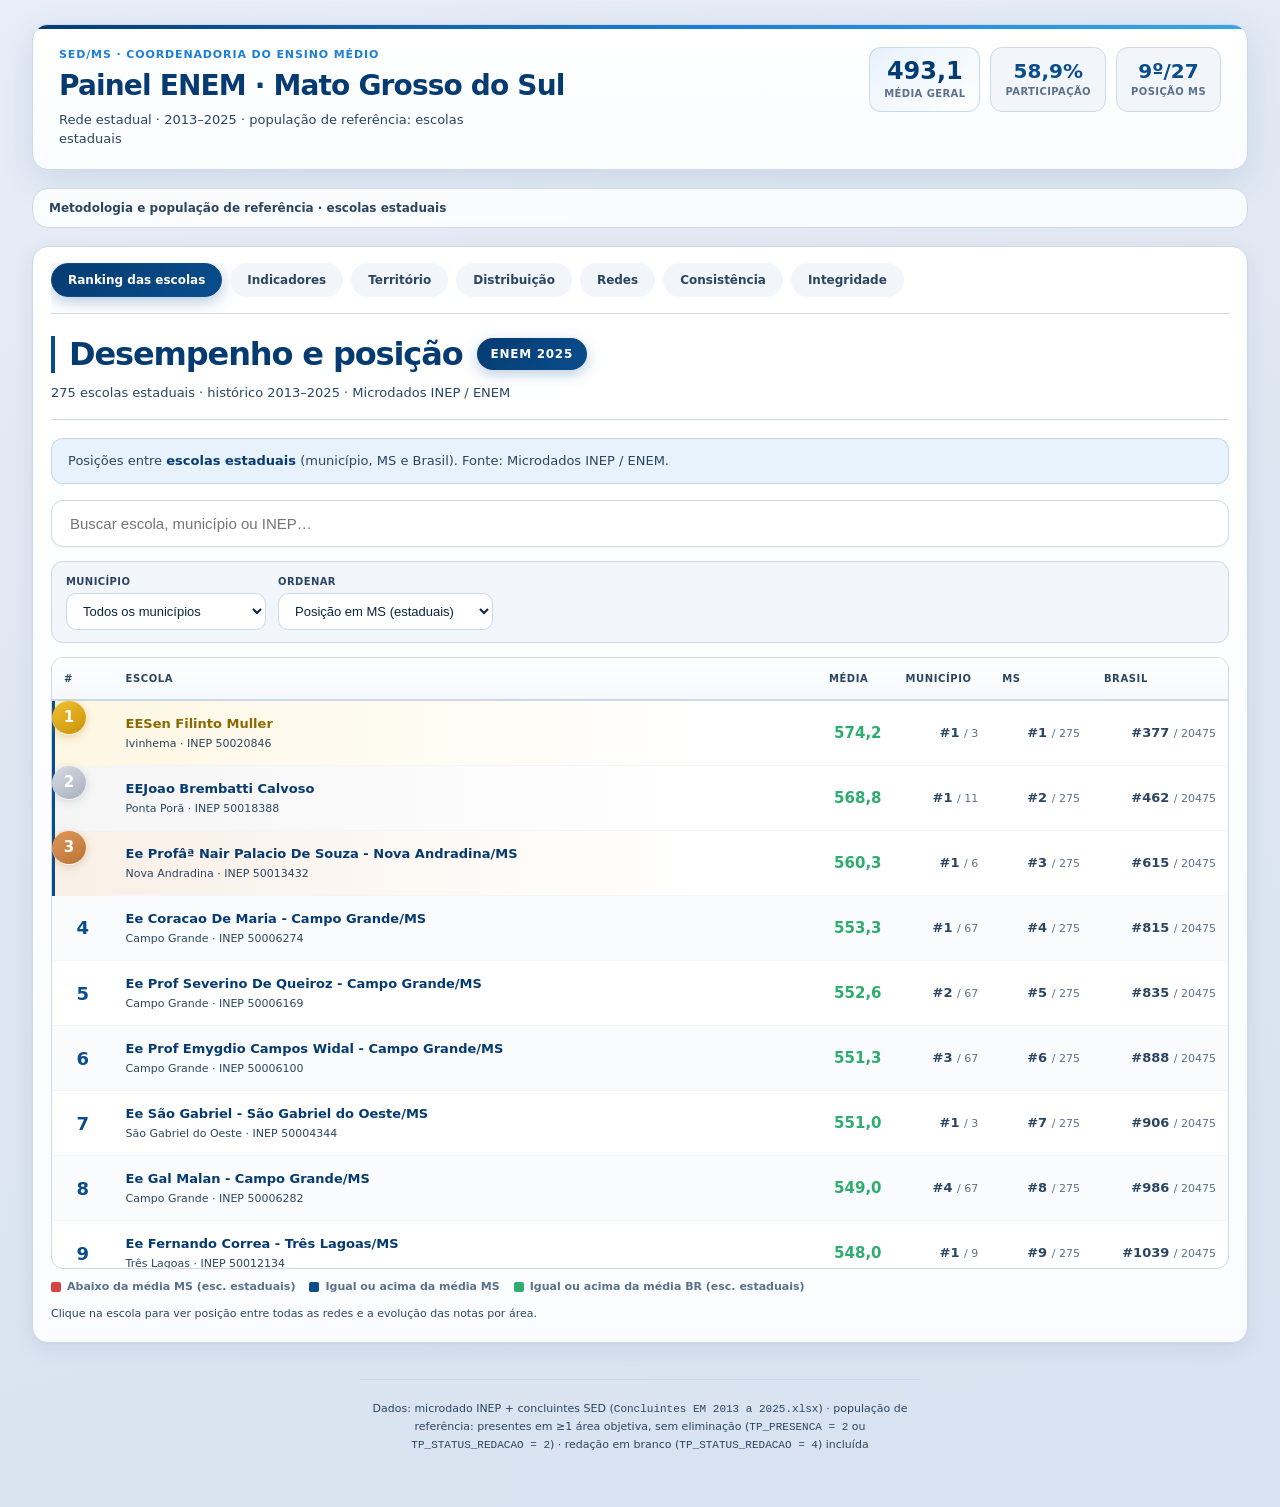
==== docs/index.html @ 1dd1b26b "Fase 1 visual: hero por aba, coh sob demanda, skeletons e top 3 - Padroniza cabeçalho tab-hero em to" ====
<!doctype html>
<html lang="pt-BR">
<head>
<meta charset="utf-8" />
<meta name="viewport" content="width=device-width, initial-scale=1" />
<!-- Google Analytics 4: preencha com G-XXXXXXXXXX (ou defina GA4_MEASUREMENT_ID em js/config.js) -->
<meta name="enem-ga4-id" content="G-2ZJDR0L0TR" />
<script>
(function () {
  var host = location.hostname;
  if (host === 'localhost' || host === '127.0.0.1') return;
  var id = (document.querySelector('meta[name="enem-ga4-id"]') || {}).content;
  id = id && id.trim();
  if (!id || !/^G-[A-Z0-9]+$/i.test(id)) return;
  var s = document.createElement('script');
  s.async = true;
  s.src = 'https://www.googletagmanager.com/gtag/js?id=' + encodeURIComponent(id);
  document.head.appendChild(s);
  window.dataLayer = window.dataLayer || [];
  function gtag(){dataLayer.push(arguments);}
  window.gtag = gtag;
  gtag('js', new Date());
  gtag('config', id);
})();
</script>
<title>Painel ENEM MS — 2019-2025</title>
<link rel="icon" href="data:image/svg+xml,%3Csvg xmlns='http://www.w3.org/2000/svg' viewBox='0 0 32 32'%3E%3Crect width='32' height='32' rx='6' fill='%230A4D8C'/%3E%3Ctext x='16' y='22' text-anchor='middle' font-size='14' font-family='Segoe UI,sans-serif' fill='white'%3EMS%3C/text%3E%3C/svg%3E" />
<link rel="stylesheet" href="style.css?v=38">
</head>
<body class="dash-loading">
<div class="wrap">

  <header class="page-header">
    <div class="page-header-accent" aria-hidden="true"></div>
    <div class="page-header-top">
      <div class="page-header-brand">
        <p class="page-eyebrow">SED/MS · Coordenadoria do Ensino Médio</p>
        <h1>Painel ENEM · Mato Grosso do Sul</h1>
        <p class="page-sub">Rede estadual · <span data-dyn="range">2019–2025</span> · população de referência: escolas estaduais</p>
      </div>
      <div class="page-header-badges" aria-label="Recorte do painel">
        <span class="hdr-badge hdr-badge-primary"><strong id="hdrMedBadge" class="skeleton skeleton-val">—</strong><small>Média geral</small></span>
        <span class="hdr-badge"><strong id="hdrPartBadge" class="skeleton skeleton-val">—</strong><small>Participação</small></span>
        <span class="hdr-badge"><strong id="hdrRankBadge" class="skeleton skeleton-val">—</strong><small>Posição MS</small></span>
      </div>
    </div>
  </header>

  <details class="ref-note">
    <summary>Metodologia e população de referência · escolas estaduais</summary>
    <div class="ref-body">
      <p><strong>Escopo padrão:</strong> salvo indicação em contrário, todos os indicadores, médias, rankings e comparativos referem-se a <strong>estudantes de escolas estaduais</strong> de Mato Grosso do Sul (<code>TP_DEPENDENCIA_ADM = 2</code>). Comparações com o Brasil usam a média entre estudantes de escolas estaduais de todo o país.</p>
      <p><strong>População de referência:</strong> concluintes do recorte que concluíram a prova em ao menos uma área objetiva (CN, CH, LC ou MT), ou seja, <code>TP_PRESENCA = 1</code> na área, excluindo eliminados por fraude/fuga (<code>TP_PRESENCA = 2</code>) ou na redação (<code>TP_STATUS_REDACAO = 2</code>). A nota de cada área entra na média apenas quando o participante concluiu aquela prova; a média geral é a média das notas disponíveis.</p>
      <p><strong>Recorte de concluintes:</strong> 2019–2023 = autodeclaração de conclusão do EM (<code>TP_ST_CONCLUSAO = 2</code>); 2024–2025 = vínculo com escola no microdado INEP (<code>CO_ESCOLA</code> preenchido).</p>
      <p><strong>Participação</strong> = participantes na população de referência ÷ concluintes matriculados (Censo SED/MS). Mesma definição em MS, demais UFs e Brasil (rede estadual).</p>
      <p><strong>Exceção — comparação entre redes:</strong> as seções Redes, funil por rede e integridade entre redes incluem também escolas municipais, federais e privadas de MS, apenas para comparar redes entre si.</p>
    </div>
  </details>

  <div class="dash-tabs" id="dashTabs">
    <div class="dash-tablist" role="tablist" aria-label="Seções do painel">
      <button type="button" class="dash-tab is-active" role="tab" id="tabbtn-ranking" aria-selected="true" aria-controls="tab-ranking" data-tab="tab-ranking">Ranking das escolas</button>
      <button type="button" class="dash-tab" role="tab" id="tabbtn-panorama" aria-selected="false" aria-controls="tab-panorama" data-tab="tab-panorama">Indicadores</button>
      <button type="button" class="dash-tab" role="tab" id="tabbtn-territorio" aria-selected="false" aria-controls="tab-territorio" data-tab="tab-territorio">Território</button>
      <button type="button" class="dash-tab" role="tab" id="tabbtn-distribuicao" aria-selected="false" aria-controls="tab-distribuicao" data-tab="tab-distribuicao">Distribuição</button>
      <button type="button" class="dash-tab" role="tab" id="tabbtn-redes" aria-selected="false" aria-controls="tab-redes" data-tab="tab-redes">Redes</button>
      <button type="button" class="dash-tab" role="tab" id="tabbtn-consistencia" aria-selected="false" aria-controls="tab-consistencia" data-tab="tab-consistencia">Consistência</button>
      <button type="button" class="dash-tab" role="tab" id="tabbtn-integridade" aria-selected="false" aria-controls="tab-integridade" data-tab="tab-integridade">Integridade</button>
    </div>

    <div class="dash-tabpanel is-active" id="tab-ranking" role="tabpanel" aria-labelledby="tabbtn-ranking">
      <div id="rankEscSection" class="tab-panel-inner">
      <div class="rank-panel-head tab-hero">
        <div class="rank-panel-head-row tab-hero-row">
          <h2>Desempenho e posição</h2>
          <span class="rank-enem-badge tab-hero-badge" id="rankEscYearBadge">ENEM 2025</span>
        </div>
        <p id="rankEscMeta"><span class="skeleton skeleton-text">Carregando ranking…</span></p>
      </div>
      <p class="rank-scope-note">Posições entre <strong>escolas estaduais</strong> (município, MS e Brasil). Fonte: microdados INEP / ENEM.</p>
      <div id="rankEscListView" class="rank-list-view">
        <div class="rank-search-wrap">
          <input type="search" class="rank-search" id="rankEscSearch" placeholder="Buscar escola, município ou INEP…" aria-label="Buscar escola" />
        </div>
        <div class="rank-toolbar" role="group" aria-label="Filtros do ranking">
          <label>Município
            <select id="rankEscMunicipio" aria-label="Filtrar município"><option value="">Todos</option></select>
          </label>
          <label>Ordenar
            <select id="rankEscSort" aria-label="Ordenar ranking">
              <option value="ms_uf">Posição em MS (estaduais)</option>
              <option value="media">Média geral</option>
              <option value="br_est">Posição no Brasil (estaduais)</option>
              <option value="mun">Nome (A–Z)</option>
            </select>
          </label>
        </div>
        <div class="rank-table-wrap">
          <table class="rank-table" aria-describedby="rankEscMeta">
            <thead>
              <tr>
                <th>#</th>
                <th>Escola</th>
                <th>Média</th>
                <th>Município</th>
                <th>MS</th>
                <th>Brasil</th>
              </tr>
            </thead>
            <tbody id="rankEscBody">
              <tr class="skeleton-row" aria-hidden="true"><td><span class="sk w25"></span></td><td><span class="sk w60"></span></td><td><span class="sk w25"></span></td><td><span class="sk w40"></span></td><td><span class="sk w25"></span></td><td><span class="sk w25"></span></td></tr>
              <tr class="skeleton-row" aria-hidden="true"><td><span class="sk w25"></span></td><td><span class="sk w60"></span></td><td><span class="sk w25"></span></td><td><span class="sk w40"></span></td><td><span class="sk w25"></span></td><td><span class="sk w25"></span></td></tr>
              <tr class="skeleton-row" aria-hidden="true"><td><span class="sk w25"></span></td><td><span class="sk w60"></span></td><td><span class="sk w25"></span></td><td><span class="sk w40"></span></td><td><span class="sk w25"></span></td><td><span class="sk w25"></span></td></tr>
              <tr class="skeleton-row" aria-hidden="true"><td><span class="sk w25"></span></td><td><span class="sk w60"></span></td><td><span class="sk w25"></span></td><td><span class="sk w40"></span></td><td><span class="sk w25"></span></td><td><span class="sk w25"></span></td></tr>
              <tr class="skeleton-row" aria-hidden="true"><td><span class="sk w25"></span></td><td><span class="sk w60"></span></td><td><span class="sk w25"></span></td><td><span class="sk w40"></span></td><td><span class="sk w25"></span></td><td><span class="sk w25"></span></td></tr>
              <tr class="skeleton-row" aria-hidden="true"><td><span class="sk w25"></span></td><td><span class="sk w60"></span></td><td><span class="sk w25"></span></td><td><span class="sk w40"></span></td><td><span class="sk w25"></span></td><td><span class="sk w25"></span></td></tr>
            </tbody>
          </table>
        </div>
        <div class="attbl-legend rank-score-legend" aria-label="Legenda das cores da média">
          <span class="attbl-leg-item bad">Abaixo da média MS (esc. estaduais)</span>
          <span class="attbl-leg-item ms-ok">Igual ou acima da média MS</span>
          <span class="attbl-leg-item br-ok">Igual ou acima da média BR (esc. estaduais)</span>
        </div>
        <p class="rank-hint">Clique na escola para ver posição entre todas as redes e a evolução das notas por área.</p>
      </div>
      <div id="rankEscDetailView" class="rank-detail-view" aria-live="polite">
        <div class="rank-hist-head">
          <div>
            <h4 id="rankEscHistTitle">Escola selecionada</h4>
            <p class="rank-hist-sub" id="rankEscHistSub"></p>
          </div>
          <button type="button" id="rankEscHistClose" class="modalclose">Voltar à lista</button>
        </div>
        <p class="rank-detail-media">Média geral · ENEM 2025: <strong id="rankEscDetailMedia">—</strong></p>
        <div id="rankEscPosicoes" class="rank-pos-grid"></div>
        <div id="rankEscAreaKpis" class="rank-area-kpis kpis kpis-areas" aria-label="Notas por área em 2025"></div>
        <div id="rankEscHistPlot" class="rank-hist-plot plot-unified-hover"></div>
      </div>
      <div class="rank-empty">Dados de ranking não carregados. Regere os arquivos em <code>docs/data/</code>.</div>
      </div>
    </div>

    <div class="dash-tabpanel" id="tab-panorama" role="tabpanel" aria-labelledby="tabbtn-panorama" hidden>
      <div class="tab-panel-inner">
  <div class="tab-hero">
    <div class="tab-hero-row">
      <h2>Indicadores da rede estadual</h2>
      <span class="tab-hero-badge tab-hero-badge--muted">Panorama · <span data-dyn="lastYear">2025</span></span>
    </div>
    <p class="tab-hero-sub">Médias, participação, posição nacional e evolução <span data-dyn="range">2019–2025</span> · escolas estaduais de MS</p>
  </div>
  <section class="kpi-hero" aria-label="Indicadores principais">
    <div class="kpi-hero-main">
      <div class="kpi kpi-primary">
        <p class="lbl">Média geral · estadual <span class="help">i<span class="tip"><b>O que é:</b> média das notas disponíveis (CN, CH, LC, MT, Redação) dos participantes na população de referência. <b>Como ler:</b> o número mostra <span data-dyn="lastYear">2025</span>; a mini-linha acompanha a trajetória <span data-dyn="range">2019–2025</span>. Subir é melhor.</span></span></p>
        <div class="rowv"><div class="val skeleton skeleton-val lg" id="kpiMedVal">—</div><div id="s_media" class="spark spark-lg skeleton skeleton-spark lg"></div></div>
        <div class="vsub" id="kpiMedSub"><span class="skeleton skeleton-text sm">—</span></div>
      </div>
      <div class="kpi kpi-primary kpi-accent-green">
        <p class="lbl">Participação <span class="help">i<span class="tip"><b>O que é:</b> participantes na população de referência ÷ <b>concluintes</b> do EM (matrícula SED). Inclui quem concluiu ao menos uma área objetiva, sem eliminação.</span></span></p>
        <div class="rowv"><div class="val skeleton skeleton-val lg" id="kpiPartVal">—</div><div id="s_part" class="spark spark-lg skeleton skeleton-spark lg"></div></div>
        <div class="vsub" id="kpiPartSub"><span class="skeleton skeleton-text sm">—</span></div>
      </div>
    </div>
    <div class="kpi-hero-side">
      <div class="kpi">
        <p class="lbl">Posição nacional <span class="help">i<span class="tip"><b>O que é:</b> posição de MS entre as 27 redes estaduais, pela média geral. <b>Como ler:</b> 1º = melhor; a linha cai quando MS perde posições.</span></span></p>
        <div class="rowv"><div class="val val-sm skeleton skeleton-val" id="kpiRankVal">—</div><div id="s_rank" class="spark skeleton skeleton-spark"></div></div>
        <div class="vsub" id="kpiRankSub"><span class="skeleton skeleton-text sm">—</span></div>
      </div>
      <div class="kpi" id="kpiGapCard">
        <p class="lbl">Defasagem vs Brasil (esc. estaduais) <span class="help">i<span class="tip"><b>O que é:</b> média de MS menos média do Brasil entre <b>estudantes de escolas estaduais</b> (mesma população de referência). <b>Como ler:</b> negativo = abaixo do Brasil; aproximar-se de zero é melhor.</span></span></p>
        <div class="rowv"><div class="val val-sm skeleton skeleton-val" id="kpiGapVal">—</div><div id="s_gap" class="spark skeleton skeleton-spark"></div></div>
        <div class="vsub" id="kpiGapSub"><span class="skeleton skeleton-text sm">—</span></div>
      </div>
      <div class="kpi kpi-extra">
        <p class="lbl">Taxa de eliminação <span class="help">i<span class="tip"><b>O que é:</b> % dos que compareceram em ao menos uma área objetiva e foram eliminados em alguma prova (<code>TP_PRESENCA = 2</code>) ou na redação (<code>TP_STATUS_REDACAO = 2</code>, anulada). <b>Como ler:</b> quanto menor, melhor. <code>TP_STATUS_REDACAO = 4</code> (em branco) não conta como eliminação.</span></span></p>
        <div class="rowv"><div class="val val-sm" id="kpiElimVal">1,2%</div><div id="s_elim" class="spark"></div></div>
        <div class="vsub" id="kpiElimSub"><span data-dyn="lastYear">2025</span> · <span class="trend up">▲ estável</span> vs <span data-dyn="startYear">2019</span></div>
      </div>
    </div>
  </section>

  <section class="kpi-areas-section">
    <div class="kpi-areas-head">
      <h3 class="kpi-areas-title">Médias por área · <span data-dyn="lastYear">2025</span></h3>
      <p class="kpi-areas-hint">Comparativo com Brasil (escolas estaduais) · clique em Indicadores → Trajetória para detalhar ano a ano</p>
    </div>
    <div class="kpis kpis-areas" id="kpiAreas" aria-label="Médias por área de conhecimento · rede estadual MS"></div>
  </section>

  <!-- FUNIL DINÂMICO -->
  <div class="funil">
    <div class="fl">
      <span class="fh">Funil de <span data-dyn="lastYear">2025</span> · rede estadual</span>
      <span class="help">i<span class="tip"><b>O que é:</b> do universo de <b>concluintes do EM</b> (matrícula da rede) até os participantes na população de referência. A <b>participação efetiva</b> = quem concluiu ao menos uma área objetiva, sem eliminação, ÷ concluintes. Fonte: microdados ENEM <span data-dyn="lastYear">2025</span> + matrícula SED/MS.</span></span>
      <span class="fsub">extraído dos microdados ENEM <span data-dyn="lastYear">2025</span></span>
    </div>
    <div class="fstages" id="fstages"></div>
  </div>

  <details class="secacc secacc-primary" id="trajSection" open>
    <summary>Trajetória <span data-dyn="range">2019–2025</span> <span class="hint">· como desempenho e participação evoluíram juntos · rede estadual</span><span class="chev">▶</span></summary>
    <div class="secbody">
  <div class="chart-toolbar" role="group" aria-label="Filtros da trajetória">
    <div class="chart-field">
      <label for="trajZeroMode">Notas zero</label>
      <select id="trajZeroMode" class="dash-select" data-school-zero-mode aria-label="Filtrar trajetória por notas zero">
        <option value="all">Incluir zeros</option>
        <option value="no_zero">Excluir zeros</option>
      </select>
    </div>
  </div>
  <div class="traj-charts-stack">
    <div class="card">
      <h3>Trajetória conjunta · participação × desempenho
        <span class="help">i<span class="tip"><b>Como ler:</b> cada bolinha é um ano; a posição horizontal é a participação, a vertical é a média. A seta aponta de <span data-dyn="startYear">2019</span> a <span data-dyn="lastYear">2025</span>. <b>Ideal:</b> caminhar para cima e para a direita (mais alunos e melhores notas).</span></span></h3>
      <div class="coh"><span class="dot"></span> Cada ponto = um ano · seta = sentido <span data-dyn="startYear">2019</span> → <span data-dyn="lastYear">2025</span></div>
      <div id="g_traj" class="plot plot-controls-outside"></div>
      <div class="nota">O vale 2020–2021 derrubou a participação pela metade; <span data-dyn="lastYear">2025</span> mantém a recuperação da adesão com desempenho mais estável.</div>
    </div>
    <div class="card">
      <h3>Trajetória das médias por área de conhecimento
        <span class="help">i<span class="tip"><b>Como ler:</b> cada linha é a média anual de uma área na rede estadual de MS. As escalas diferem (Redação ~600, Matemática ~480) — compare a <b>inclinação</b> de cada linha, não só o nível. Faixa cinza = pandemia.</span></span></h3>
      <div class="coh"><span class="dot"></span> Rede estadual · cores padrão do painel · seta = sentido temporal</div>
      <div id="g_traj_areas" class="plot plot-controls-outside"></div>
      <div class="nota">Redação permanece no patamar mais alto; Matemática e Ciências da Natureza concentram as médias mais baixas.</div>
    </div>
    <div class="card">
      <h3>Evolução por área · índice <span data-dyn="startYear">2013</span> = 100
        <span class="help">i<span class="tip"><b>Por que indexar:</b> as áreas têm médias muito diferentes (Redação ~600, CN ~470). Pondo todas em 100 no ano-base, comparamos o <b>ritmo</b> de crescimento, não o nível. <b>Acima de 100</b> = cresceu desde o ano-base.</span></span></h3>
      <div class="coh"><span class="dot"></span> Ritmo de cada componente em base comparável · <b>passe o mouse no ponto e clique</b> para detalhes</div>
      <div id="g_index" class="plot plot-controls-outside" style="cursor:pointer"></div>
      <div class="index-drill">
        <span style="font-size:12px;color:var(--muted)">Detalhes da área:</span>
        <select id="selIndexArea" name="indexArea" aria-label="Área"></select>
        <select id="selIndexAno" name="indexAno" aria-label="Ano"></select>
        <button type="button" id="btnIndexDrill">Abrir detalhes</button>
      </div>
      <div class="nota">Redação cresce mais; Linguagens sofreu choque em 2021; Matemática é a mais estagnada.</div>
    </div>
  </div>
  <div id="indexDetail" class="index-detail index-detail-wide"></div>

  <div class="grid2 grid2-spaced">
    <div class="card">
      <h3>Posição de MS entre as UFs ao longo do tempo
        <span class="help">i<span class="tip"><b>Bump chart:</b> mostra a posição relativa, não a nota. <b>Como ler:</b> a linha sobe quando MS ultrapassa estados; cai quando é ultrapassado. A média absoluta pode subir e a posição cair ao mesmo tempo.</span></span></h3>
      <div class="coh"><span class="dot"></span> Rede estadual · 1º = melhor · entre 27 UFs</div>
      <div id="g_bump" class="plot plot-controls-outside"></div>
      <div class="nota" id="notaBump">—</div>
    </div>
    <div class="card">
      <h3>Média geral · MS × Brasil (escolas estaduais)
        <span class="help">i<span class="tip"><b>Como ler:</b> linha cheia = MS, pontilhada = média do Brasil entre estudantes de <b>escolas estaduais</b> (mesma população). A distância vertical entre elas é a defasagem. A faixa cinza marca a pandemia — variações ali devem ser lidas com cautela.</span></span></h3>
      <div class="coh"><span class="dot"></span> Faixa cinza = anos de pandemia (leitura cautelosa)</div>
      <div id="g_evol" class="plot plot-controls-outside"></div>
      <div class="nota" id="notaEvol">—</div>
    </div>
  </div>
    </div>
  </details>
      </div>
    </div>

    <div class="dash-tabpanel" id="tab-territorio" role="tabpanel" aria-labelledby="tabbtn-territorio" hidden>
      <div class="tab-panel-inner">
      <div class="tab-hero">
        <div class="tab-hero-row">
          <h2>Detalhamento territorial</h2>
          <span class="tab-hero-badge tab-hero-badge--muted">CRE · Município · Escola</span>
        </div>
        <p class="tab-hero-sub">Coordenadoria → Município → Escola (tabela <span data-dyn="lastYear">2025</span> + histórico da escola)</p>
      </div>

  <div class="bread" id="bread"></div>

  <!-- Passo 1: CREs -->
  <div class="card">
    <h3>Coordenadorias (CRE) · evolução participação × desempenho
      <span class="help">i<span class="tip"><b>Como ler:</b> cada quadro é uma CRE. A linha liga <span data-dyn="startYear">2019</span>→<span data-dyn="lastYear">2025</span> (participação no eixo X, média no Y). O ponto cheio é <span data-dyn="lastYear">2025</span>: <b>verde</b> se a média subiu vs <span data-dyn="prevYear">2024</span>, <b>vermelho</b> se caiu. <b>Borda vermelha</b> = média geral da CRE abaixo da média de MS (escolas estaduais) em <span data-dyn="lastYear">2025</span>. <b>Clique</b> numa CRE para ver os municípios.</span></span></h3>
    <div class="coh"><span class="dot"></span> Clique numa CRE para abrir os municípios · ● = <span data-dyn="lastYear">2025</span> · borda vermelha = abaixo da média MS (esc. estaduais, <span data-dyn="lastYear">2025</span>)</div>
    <div id="creRow" class="crow"></div>
    <div class="legend" style="margin-top:10px">
      <span><span class="sw" style="background:var(--azul)"></span> trajetória</span>
      <span><span class="sw box" style="background:var(--verde)"></span> <span data-dyn="lastYear">2025</span> ≥ <span data-dyn="prevYear">2024</span> (avanço)</span>
      <span><span class="sw box" style="background:var(--critico)"></span> <span data-dyn="lastYear">2025</span> &lt; <span data-dyn="prevYear">2024</span> (recuo)</span>
      <span><span class="sw box" style="border:2px solid var(--critico);background:transparent"></span> abaixo da média MS (<span data-dyn="lastYear">2025</span>)</span>
    </div>
  </div>

  <!-- Passo 1b: evolução por área da CRE selecionada -->
  <div class="card" id="creAreaCard" style="margin-top:16px;display:none">
    <h3 id="creAreaTitle">Evolução por área · <span></span>
      <span class="help">i<span class="tip"><b>Como ler:</b> uma mini-série por área (CN, CH, LC, MT, Redação). Linha colorida = CRE; pontilhado cinza = MS estadual; tracejado claro = Brasil estadual. Comparações usam a mesma população de referência: <b>estudantes de escolas estaduais, concluintes, não eliminados</b>. Painel com <b>borda vermelha</b> = CRE abaixo de MS na área em <span data-dyn="lastYear">2025</span>.</span></span></h3>
    <div class="coh"><span class="dot"></span> Linha colorida = CRE · pontilhado = MS estadual · tracejado = BR estadual · borda vermelha = abaixo de MS (<span data-dyn="lastYear">2025</span>)</div>
    <div id="creAreaKpis" class="drill-area-kpis kpis kpis-areas rank-area-kpis" aria-label="Notas por área em 2025"></div>
    <div id="creAreas" class="areagrid"></div>
  </div>

  <!-- Passo 1c: trajetória por área da CRE (antes dos municípios) -->
  <div class="card" id="creTrajAreasCard" style="margin-top:16px;display:none">
    <h3 id="creTrajAreasTitle">Trajetória das médias por área · <span></span>
      <span class="help">i<span class="tip"><b>Como ler:</b> cada linha é a média anual de uma área na CRE selecionada. Cores padrão CN / CH / LC / MT / Redação. Escala fixa 0–1000 (TRI).</span></span></h3>
    <div class="coh"><span class="dot"></span> Uma linha por área · escala 0–1000 · cores padrão CN / CH / LC / MT / Redação</div>
    <div id="g_cre_areas" class="plot plot-unified-hover"></div>
  </div>

  <!-- Passo 2: municípios -->
  <div class="grid2" id="munRow" style="margin-top:16px;display:none">
    <div class="card">
      <h3 id="munTitle">Municípios · participação × desempenho (2025)
        <span class="help">i<span class="tip"><b>Como ler:</b> cada bolha é um município da CRE. X = participação efetiva, Y = média geral, <b>tamanho</b> = nº de concluintes (peso do município). Bolhas no canto inferior-esquerdo (vermelhas) são prioridade. <b>Clique</b> numa bolha para ver as escolas.</span></span></h3>
      <div class="coh"><span class="dot"></span> Bolha = município · tamanho = concluintes · clique para evolução por área e escolas</div>
      <div id="g_mun" class="plot"></div>
      <div class="nota" id="munNota"></div>
    </div>
    <div class="card">
      <h3 id="munAttTitle">Atenção por área · municípios da CRE (2025)
        <span class="help">i<span class="tip"><b>Como ler:</b> mapa de calor município × 5 áreas (CN, CH, LC, MT, Redação). Cor = desvio vs a média de MS na área. <b>Vermelho</b> = abaixo de MS (atenção). Ordena os municípios do mais frágil ao mais forte.</span></span></h3>
      <div class="coh"><span class="dot"></span> Desvio vs média MS · vermelho = abaixo · 5 áreas (inclui Redação)</div>
      <div id="g_munheat" class="plot"></div>
    </div>
  </div>

  <!-- Passo 2b: município selecionado (KPIs + trajetória) -->
  <div class="card" id="munDetailCard" style="margin-top:16px;display:none">
    <h3 id="munDetailTitle">Município · <span></span>
      <span class="help">i<span class="tip"><b>Como ler:</b> KPIs com notas de <span data-dyn="lastYear">2025</span> por área. Destaque vs <b>CRE</b>; linhas secundárias vs <b>MS</b> e vs <b>BR</b> (ambos: escolas estaduais, concluintes, não eliminados). Trajetória 2013–<span data-dyn="lastYear">2025</span> na escala 0–1000.</span></span></h3>
    <div class="coh"><span class="dot"></span> Notas por área · <span data-dyn="lastYear">2025</span> · destaque vs CRE · secundário vs MS e vs BR · seta vs <span data-dyn="prevYear">2024</span></div>
    <div id="munAreaKpis" class="drill-area-kpis kpis kpis-areas rank-area-kpis" aria-label="Notas por área do município em 2025"></div>
    <h4 id="munTrajAreasTitle" class="drill-areas-title">Trajetória das médias por área</h4>
    <div class="coh"><span class="dot"></span> Uma linha por área · escala 0–1000 · cores padrão CN / CH / LC / MT / Redação</div>
    <div id="g_mun_areas" class="plot plot-unified-hover"></div>
  </div>

  <!-- Passo 3: escolas 2025 -->
  <div class="card" id="escCard" style="margin-top:16px;display:none">
    <h3 id="escTitle">Escolas · 2025
      <span class="help">i<span class="tip"><b>Como ler:</b> a <b>cor do número</b> compara com MS/Brasil (esc. estaduais): vermelho = abaixo de MS; azul = ≥ MS; verde = ≥ Brasil. Os selos <b>Mun</b>/<b>CRE</b> (▲/▼) comparam a escola com o município e a CRE — são independentes da cor vs MS. Linha com fundo rosa = média geral abaixo do município.</span></span></h3>
    <div class="coh"><span class="dot"></span> Cor do número = vs MS/BR · selos Mun/CRE = território · clique numa escola para o histórico</div>
    <div class="chart-toolbar" role="group" aria-label="Filtros das escolas">
      <div class="chart-field">
        <label for="escZeroMode">Notas zero</label>
        <select id="escZeroMode" class="dash-select" data-school-zero-mode aria-label="Filtrar escolas por notas zero">
          <option value="all">Incluir zeros</option>
          <option value="no_zero">Excluir zeros</option>
        </select>
      </div>
    </div>
    <div class="idx-panel school-hist-panel" id="escHistWrap">
      <h5 id="escHistTitle">Histórico da escola selecionada</h5>
      <div class="coh"><span class="dot"></span> Clique numa linha da tabela para trocar a escola · o gráfico segue o filtro ativo do painel</div>
      <div id="g_esc_hist" class="plot plot-unified-hover"></div>
      <div class="nota" id="escHistNota"></div>
    </div>
    <div class="attbl-legend" id="escScoreLegend" aria-label="Legenda das cores das notas">
      <span class="attbl-leg-item bad">Cor: abaixo da média MS</span>
      <span class="attbl-leg-item ms-ok">Cor: igual ou acima da média MS</span>
      <span class="attbl-leg-item br-ok">Cor: igual ou acima da média BR</span>
      <span class="attbl-leg-item cmp-above">Selo Mun/CRE ▲ = acima do território</span>
      <span class="attbl-leg-item cmp-below">Selo Mun/CRE ▼ = abaixo do território</span>
      <span class="attbl-leg-item below-mun">Linha destacada = geral abaixo do município</span>
    </div>
    <div class="scroll">
      <table class="attbl">
        <thead><tr><th>Escola</th><th>Concl.</th><th>Part.</th><th>Tx</th><th>CN</th><th>CH</th><th>LC</th><th>Mat.</th><th>Red.</th><th>Geral</th></tr></thead>
        <tbody id="escBody"></tbody>
      </table>
    </div>
    <div class="nota"><b><span data-dyn="lastYear">2025</span> com concluintes por escola:</b> taxa calculada cruzando participantes com <code>Concluintes EM <span data-dyn="fileRange">2019 a 2025</span>.xlsx</code>. Escolas sem correspondência exibem "—" na taxa.</div>
  </div>

  <!-- SNAPSHOT recolhível -->
  <details class="more">
    <summary><span class="chev">▶</span> Recorte de um ano (snapshot) — comparações estáticas MS × Brasil × UFs</summary>
    <div class="snap-toolbar" style="margin:12px 0 0;display:flex;align-items:center;gap:8px">
      <span style="font-size:12px;color:var(--muted)">Ano:</span>
      <select id="snapAno" name="snapAno" aria-label="Ano do snapshot" style="padding:3px 8px;border:1px solid var(--borda);border-radius:6px;font-size:12px;background:#fff;color:var(--azul)">
        <option value="2025">2025</option><option value="2024">2024</option><option value="2023">2023</option><option value="2022">2022</option>
        <option value="2021">2021</option><option value="2020">2020</option><option value="2019">2019</option>
      </select>
      <span style="font-size:12px;color:var(--muted)">Notas zero:</span>
      <select id="snapZeroMode" class="dash-select" data-school-zero-mode aria-label="Filtrar snapshot por notas zero">
        <option value="all">Incluir zeros</option>
        <option value="no_zero">Excluir zeros</option>
      </select>
    </div>
    <div class="grid2" style="margin-top:14px">
      <div class="card"><h3 id="snapDumbTitle">MS × Brasil (esc. estaduais) por área · 2025 (dumbbell)</h3>
        <div class="coh"><span class="dot"></span> Distância = diferença MS − Brasil (rede estadual)</div><div id="g_areas" class="plot"></div></div>
      <div class="card"><h3 id="snapRankTitle">Ranking das UFs · 2025</h3>
        <div class="coh"><span class="dot"></span> MS destacado · linha = média nacional</div><div id="g_ufrank" class="plot"></div></div>
    </div>
  </details>
      </div>
    </div>

    <div class="dash-tabpanel" id="tab-distribuicao" role="tabpanel" aria-labelledby="tabbtn-distribuicao" hidden>
      <div class="tab-panel-inner">
      <div class="tab-hero">
        <div class="tab-hero-row">
          <h2>Distribuição do desempenho</h2>
          <span class="tab-hero-badge tab-hero-badge--muted">Histograma · Boxplot</span>
        </div>
        <p class="tab-hero-sub">Evolução da distribuição em MS · snapshot MS × Brasil (esc. estaduais) · escolas</p>
      </div>

      <div class="chart-toolbar dist-toolbar" role="group" aria-label="Filtros da distribuição">
        <div class="chart-field">
          <label for="distZeroMode">Notas zero</label>
          <select id="distZeroMode" class="dash-select" data-school-zero-mode aria-label="Filtrar distribuição por notas zero">
            <option value="all">Incluir zeros</option>
            <option value="no_zero">Excluir zeros</option>
          </select>
        </div>
        <div class="chart-field">
          <label for="distArea">Área</label>
          <select id="distArea" class="dash-select" aria-label="Área da distribuição"></select>
        </div>
        <div class="chart-field">
          <label for="distAno">Ano</label>
          <select id="distAno" class="dash-select" aria-label="Ano do snapshot"></select>
        </div>
      </div>

      <div class="dist-stack">
        <div class="card card-box">
          <h3 id="distBoxTitle">Evolução da distribuição · <span data-dyn="range">2013–2025</span>
            <span class="help" tabindex="0">i<span class="tip">
              <span class="tip-title">Como ler o boxplot</span>
              <span class="tip-row">Um ano por linha · rede estadual de MS.</span>
              <ul>
                <li><b>Mediana</b> — nota do meio (metade acima, metade abaixo).</li>
                <li><b>Caixa (Q1–Q3)</b> — 50% central das notas.</li>
                <li><b>IQR</b> — Q3 − Q1 (dispersão; caixa mais larga = mais desigual).</li>
                <li><b>Bigodes</b> — até o mín. &gt; 0 (◆) e o máximo.</li>
                <li><b>Pontos cinza</b> — média do Brasil (esc. estaduais).</li>
              </ul>
              <span class="tip-row">Clique num ano para abrir o snapshot abaixo.</span>
            </span></span></h3>
          <div class="coh"><span class="dot"></span> Caixa = MS · ◆ mín&gt;0 · pontilhado = média BR · IQR = dispersão (Q3−Q1) · clique no ano → snapshot</div>
          <div id="distAreaStrip" class="dist-area-strip" role="tablist" aria-label="Áreas"></div>
          <p class="dist-focus-caption" id="distFocusCaption">—</p>
          <div class="dist-box-stats" id="distBoxStats" aria-live="polite"></div>
          <div id="g_box_focus" class="plot plot-box-focus plot-unified-hover"></div>
        </div>

        <div class="card card-hist">
          <h3 id="distSnapTitle">Snapshot MS × Brasil · <span></span>
            <span class="help" tabindex="0">i<span class="tip">
              <span class="tip-title">Snapshot MS × Brasil</span>
              <span class="tip-row">Mesmo recorte: escolas estaduais · concluintes · não eliminados.</span>
              <ul>
                <li><b>KPIs</b> — mediana MS, média BR, gap e % em faixas altas (≥600).</li>
                <li><b>Histograma</b> — % de alunos em cada faixa de nota (MS vs BR).</li>
              </ul>
            </span></span></h3>
          <div class="coh"><span class="dot"></span> Escolas estaduais · concluintes · não eliminados · MS vs Brasil</div>
          <div id="distSnapKpis" class="dist-snap-kpis" aria-label="Indicadores do snapshot"></div>
          <p class="hist-caption" id="histCaption">—</p>
          <div id="g_histograma" class="plot plot-hist plot-unified-hover"></div>
          <div class="hist-legend">
            <span><i class="hist-dot hist-dot-ms"></i> MS estadual</span>
            <span><i class="hist-dot hist-dot-br"></i> Brasil estadual</span>
          </div>
        </div>

        <div class="card card-disp">
          <h3>Escolas · participação × desempenho (<span data-dyn="lastYear">2025</span>)
            <span class="help" tabindex="0">i<span class="tip">
              <span class="tip-title">Dispersão por escola</span>
              <ul>
                <li><b>Eixo X</b> — participação efetiva (%).</li>
                <li><b>Eixo Y</b> — média geral.</li>
                <li><b>Tamanho</b> — nº de participantes; <b>cor</b> — CRE.</li>
                <li>Linha vertical = 100%; horizontais = médias MS e BR.</li>
              </ul>
              <span class="tip-row"><b>Participação &gt; 100%:</b> o denominador SED pode incluir EJA e outras modalidades.</span>
            </span></span></h3>
          <div class="coh"><span class="dot"></span> Bolha = escola · tamanho = alunos · cor = CRE · clique na legenda para filtrar</div>
          <div class="chart-toolbar disp-toolbar" role="group" aria-label="Filtros da dispersão">
            <div class="chart-field">
              <label for="dispCre">CRE</label>
              <select id="dispCre" class="dash-select" aria-label="Filtrar dispersão por CRE"></select>
            </div>
          </div>
          <p class="disp-caption" id="dispCaption">—</p>
          <div id="g_dispersao" class="plot plot-disp plot-controls-outside plot-unified-hover"></div>
          <div class="disp-legend" id="dispLegend" aria-label="Legenda por CRE"></div>
          <p class="disp-note">Participação &gt; 100%: o denominador SED pode incluir EJA e outras modalidades além do EM regular.</p>
        </div>
      </div>
      </div>
    </div>

    <div class="dash-tabpanel" id="tab-redes" role="tabpanel" aria-labelledby="tabbtn-redes" hidden>
      <div class="tab-panel-inner">
      <div class="tab-hero">
        <div class="tab-hero-row">
          <h2>Comparação entre redes de MS</h2>
          <span class="tab-hero-badge tab-hero-badge--muted">Estadual · Municipal · Privada</span>
        </div>
        <p class="tab-hero-sub">Mesma população de referência · redes do estado de MS</p>
      </div>
  <div class="grid2" style="margin-top:4px">
    <div class="card">
      <h3>Média geral por rede de MS · <span data-dyn="range">2019–2025</span>
        <span class="help">i<span class="tip"><b>Como ler:</b> cada linha é uma rede dentro de MS (Estadual, Municipal, Federal, Privada), na mesma população de referência. A <b>linha azul grossa</b> é a rede estadual (foco do painel). Quanto mais alto, melhor. <b>Atenção:</b> a rede municipal de MS tem pouquíssimos alunos por ano (≈9–26) → leitura cautelosa.</span></span></h3>
      <div class="coh"><span class="dot"></span> Azul grosso = estadual (foco) · demais = outras redes de MS</div>
      <div id="g_redes" class="plot"></div>
      <div class="nota">Privada e Federal de MS partem de patamar mais alto; a municipal tem N muito pequeno (linha tracejada) e oscila bastante.</div>
    </div>
    <div class="card">
      <h3 id="redeGapTitle">Distância por área · estadual − outras redes de MS (2025)
        <span class="help">i<span class="tip"><b>Como ler:</b> barras agrupadas por área mostram a diferença entre a rede estadual de MS e cada outra rede de MS no ano selecionado. <b>Negativo (abaixo de zero)</b> = estadual abaixo da rede; positivo = acima. Cor = rede.</span></span></h3>
      <div class="coh"><span class="dot"></span> Estadual menos a outra rede de MS · abaixo de zero = estadual atrás</div>
      <div style="display:flex;gap:10px;margin:8px 0;align-items:center;flex-wrap:wrap">
        <span style="font-size:12px;color:var(--muted)">Ano:</span>
        <select id="redeGapAno" name="redeGapAno" aria-label="Ano da distância por rede" style="padding:4px 8px;border:1px solid var(--borda);border-radius:6px;font-size:12px"></select>
      </div>
      <div id="g_redegap" class="plot"></div>
      <div class="nota">A maior distância está ante a rede privada de MS; ante a municipal a comparação é frágil pelo N pequeno.</div>
    </div>
  </div>
      </div>
    </div>

    <div class="dash-tabpanel" id="tab-consistencia" role="tabpanel" aria-labelledby="tabbtn-consistencia" hidden>
      <div class="tab-panel-inner">
      <div class="tab-hero">
        <div class="tab-hero-row">
          <h2>Consistência e variação</h2>
          <span class="tab-hero-badge tab-hero-badge--muted">DP · CV</span>
        </div>
        <p class="tab-hero-sub">Desvio padrão e coeficiente de variação por área ao longo do tempo</p>
      </div>
      <div class="grid2" style="margin-top:4px">
        <div class="card">
          <h3>Evolução do desvio padrão por área
            <span class="help">i<span class="tip"><b>Como ler:</b> o desvio padrão mede a dispersão das notas. <b>DP ↓</b> = notas mais concentradas em torno da média (mais homogêneo). <b>DP ↑</b> = maior heterogeneidade. Comparar o ritmo de cada área.</span></span></h3>
          <div class="coh"><span class="dot"></span> Linha = área · cor consistente com o painel · unidade = pontos</div>
          <div id="g_dp" class="plot"></div>
        </div>
        <div class="card">
          <h3>Coeficiente de variação (CV = DP / média)
            <span class="help">i<span class="tip"><b>Como ler:</b> o CV normaliza o desvio padrão pela média, permitindo comparar consistência entre áreas de escalas diferentes (ex: Redação ~600 vs CN ~470). <b>CV menor</b> = mais consistente.</span></span></h3>
          <div class="coh"><span class="dot"></span> Barras por área/ano · % do valor médio · cor = área</div>
          <div id="g_cv" class="plot"></div>
        </div>
      </div>
      </div>
    </div>

    <div class="dash-tabpanel" id="tab-integridade" role="tabpanel" aria-labelledby="tabbtn-integridade" hidden>
      <div class="tab-panel-inner">
      <div class="tab-hero">
        <div class="tab-hero-row">
          <h2>Integridade &amp; qualidade da participação</h2>
          <span class="tab-hero-badge tab-hero-badge--muted">Eliminação · Sem nota</span>
        </div>
        <p class="tab-hero-sub">Eliminados, notas zeradas e sem nota · por edição, área, rede e território</p>
      </div>
  <div class="grid2" style="margin-top:4px">
    <div class="card">
      <h3>Eliminados por edição
        <span class="help">i<span class="tip"><b>O que é:</b> candidatos eliminados em alguma área (<code>TP_PRESENCA = 2</code>) ou na redação (<code>TP_STATUS_REDACAO = 2</code>, anulada). <b>Como ler:</b> barras empilhadas por motivo (CN/CH/LC/MT + redação anulada). A linha vermelha = taxa total de eliminação sobre o compareceu (%). <code>TP_STATUS_REDACAO = 4</code> (em branco) entra em “sem nota”, não aqui.</span></span></h3>
      <div class="coh"><span class="dot"></span> Barras = eliminados absolutos · linha = % do compareceu · seletor de rede abaixo</div>
      <div id="g_integ_elim" class="plot"></div>
      <div class="nota">No recorte de <span data-dyn="rangeText">2019 a 2025</span>, Linguagens e Ciências Humanas concentram boa parte das eliminações, sem predominância consistente da redação.</div>
    </div>
    <div class="card">
      <h3>Comparação entre redes · eliminação e sem nota (<span data-dyn="lastYear">2025</span>)
        <span class="help">i<span class="tip"><b>Como ler:</b> barras agrupadas. <b>Vermelho</b> = taxa de eliminação (% do compareceu; <code>TP_PRESENCA = 2</code> ou <code>TP_STATUS_REDACAO = 2</code>); <b>azul</b> = taxa de redação em branco (<code>TP_STATUS_REDACAO = 4</code>, % do compareceu). A municipal de MS tem N muito pequeno — leitura cautelosa.</span></span></h3>
      <div class="coh"><span class="dot"></span> Vermelho = eliminados (anulados) · azul = redação em branco (TP_STATUS_REDACAO = 4) · <span data-dyn="lastYear">2025</span></div>
      <div id="g_integ_comp" class="plot"></div>
      <div class="nota">Brasil estadual serve de referência. MS estadual está próximo ou levemente abaixo da média nacional em eliminação.</div>
    </div>
  </div>

  <div class="card" style="margin-top:16px">
    <h3>Pontos de atenção · CREs e municípios · <span id="integAttYearLabel" data-dyn="lastYear">2025</span>
      <span class="help" tabindex="0">i<span class="tip">
        <span class="tip-title">Snapshot por ano</span>
        <span class="tip-row">Os números referem-se ao <b>ENEM do ano selecionado</b> no filtro — não são a soma nem a média do histórico.</span>
        <ul>
          <li><b>Vermelho</b> — taxa de eliminação acima da média estadual do mesmo ano.</li>
          <li><b>Laranja</b> — taxa de sem nota (redação) acima da média estadual.</li>
          <li><b>Elim. múltipla / zeros / sem nota múltipla</b> — ocorrências em 2+ áreas.</li>
        </ul>
        <span class="tip-row">Clique numa CRE para ver municípios; num município para ver escolas.</span>
      </span></span></h3>
    <div class="chart-toolbar integ-att-toolbar" role="group" aria-label="Filtro do ano">
      <div class="chart-field">
        <label for="integAttAno">Ano (ENEM)</label>
        <select id="integAttAno" class="dash-select" aria-label="Ano dos pontos de atenção"></select>
      </div>
    </div>
    <div class="coh"><span class="dot"></span> Dados do ENEM <span id="integAttYearCoh" data-dyn="lastYear">2025</span> · ordenado por taxa de eliminação · clique CRE → municípios → escolas</div>
    <div id="g_integ_table" class="plot"></div>
  </div>
      </div>
    </div>
  </div>

  <!-- MODAL DRILL-DOWN EVOLUÇÃO POR ÁREA -->
  <div class="modal" id="areaModal" onclick="if(event.target===this)closeAreaModal()">
    <div class="modalbox">
      <div class="modalhead">
        <h3 id="areaModalTitle">Detalhes da área</h3>
        <span class="modalclose" onclick="closeAreaModal()">Fechar</span>
      </div>
      <div class="modalbody" id="areaModalBody"></div>
    </div>
  </div>

  <div class="footer">Dados: microdado INEP + concluintes SED (<code>Concluintes EM <span data-dyn="fileRange">2019 a 2025</span>.xlsx</code>) · população de referência: presentes em ≥1 área objetiva, sem eliminação (<code>TP_PRESENCA = 2</code> ou <code>TP_STATUS_REDACAO = 2</code>) · redação em branco (<code>TP_STATUS_REDACAO = 4</code>) incluída</div>
</div>
<script defer src="js/config.js?v=10" charset="utf-8"></script>
<script defer src="js/data-utils.js?v=4" charset="utf-8"></script>
<script defer src="js/chart-factory.js?v=7" charset="utf-8"></script>
<script defer src="js/app-context.js?v=4" charset="utf-8"></script>
<script defer src="js/area-detail.js?v=12" charset="utf-8"></script>
<script defer src="js/ranking-escolas-section.js?v=14" charset="utf-8"></script>
<script defer src="js/kpi-section.js?v=9" charset="utf-8"></script>
<script defer src="js/trajectory-section.js?v=15" charset="utf-8"></script>
<script defer src="js/redes-section.js?v=7" charset="utf-8"></script>
<script defer src="js/integridade-section.js?v=9" charset="utf-8"></script>
<script defer src="js/stats-section.js?v=30" charset="utf-8"></script>
<script defer src="js/cv-section.js?v=6" charset="utf-8"></script>
<script defer src="js/drill-section.js?v=29" charset="utf-8"></script>
<script defer src="js/snapshot-section.js?v=4" charset="utf-8"></script>
<script defer src="js/ga4.js?v=2" charset="utf-8"></script>
<script defer src="data-loader.js?v=4" charset="utf-8"></script>
<script defer src="https://cdn.plot.ly/plotly-2.35.2.min.js"></script>
<script defer src="app.js?v=5" charset="utf-8"></script>
</body>
</html>
---- docs/style.css ----
:root{
  --bg-app:#E8EEF7;
  --bg-app2:#DEE6F2;
  --bg-card:#FFFFFF;
  --bg-subtle:#F2F6FB;
  --insight:#F7FAFD;
  --txt:#0A2540;
  --txt2:#2A4562;
  --muted:#5A718A;
  --borda:#CDD8E8;
  --accent:#0A4D8C;
  --accent-light:#1B7FD6;
  --accent-soft:#E8F2FC;
  --accent-glow:rgba(10,77,140,.10);
  --azul:#0A4D8C;
  --azul-esc:#053B71;
  --azul-sed:#1B7FD6;
  --azul-claro:#3BA4E8;
  --verde:#2EAD6E;
  --laranja:#F07A28;
  --dourado:#F2C230;
  --critico:#D6453D;
  --brasil:#8A9BB0;
  --roxo:#6B4A9F;
  --radius:16px;
  --radius-sm:12px;
  --shadow:0 1px 2px rgba(10,37,64,.04),0 6px 22px rgba(10,37,64,.07);
  --shadow-lg:0 10px 36px rgba(10,77,140,.12);
  --card-gap:14px;
  --content-max:1520px;
}

*{box-sizing:border-box}
body{margin:0;background:linear-gradient(165deg,var(--bg-app) 0%,var(--bg-app2) 42%,#D8E2F0 100%);color:var(--txt);
  font-family:"Segoe UI",system-ui,-apple-system,Roboto,Arial,sans-serif;font-size:14px;line-height:1.5;
  min-height:100vh;-webkit-font-smoothing:antialiased;-moz-osx-font-smoothing:grayscale}
.wrap{max-width:var(--content-max);margin:0 auto;padding:24px 32px 56px}
@media (max-width:1200px){.wrap{padding:16px 18px 40px}}

/* ---- cabeçalho ---- */
.page-header{position:relative;background:linear-gradient(180deg,#fff 0%,#FAFCFF 100%);border:1px solid var(--borda);border-radius:var(--radius);
  padding:22px 26px 20px;box-shadow:var(--shadow-lg);margin-bottom:18px;overflow:hidden}
.page-header-accent{position:absolute;top:0;left:0;right:0;height:4px;background:linear-gradient(90deg,var(--azul-esc),var(--azul-sed) 55%,var(--azul-claro))}
.page-header-top{display:flex;align-items:flex-start;justify-content:space-between;gap:24px;flex-wrap:wrap}
.page-header-brand{flex:1;min-width:240px}
.page-eyebrow{margin:0 0 6px;font-size:11px;font-weight:700;letter-spacing:.08em;text-transform:uppercase;color:var(--accent-light)}
.page-header h1{margin:0;font-size:clamp(22px,2.4vw,28px);font-weight:800;color:var(--azul-esc);letter-spacing:-.03em;line-height:1.15}
.page-sub{margin:8px 0 0;font-size:13px;color:var(--txt2);max-width:52ch}
.page-header-badges{display:flex;gap:10px;flex-wrap:wrap;align-items:stretch}
.hdr-badge{display:flex;flex-direction:column;justify-content:center;gap:2px;min-width:96px;padding:10px 14px;
  background:var(--bg-subtle);border:1px solid var(--borda);border-radius:var(--radius-sm);text-align:center}
.hdr-badge strong{font-size:20px;font-weight:800;color:var(--accent);line-height:1.1}
.hdr-badge small{font-size:10px;font-weight:600;color:var(--muted);text-transform:uppercase;letter-spacing:.04em}
.hdr-badge-primary{background:linear-gradient(145deg,var(--accent-soft),#fff);border-color:rgba(10,77,140,.18)}
.hdr-badge-primary strong{font-size:24px;color:var(--azul-esc)}
@media (max-width:760px){.page-header-badges{width:100%}.hdr-badge{flex:1;min-width:0}}
.ref-note{margin:0 0 18px;border:1px solid var(--borda);border-radius:var(--radius);background:rgba(255,255,255,.82);overflow:hidden;backdrop-filter:blur(8px)}
.ref-note summary{cursor:pointer;padding:10px 16px;font-size:12px;font-weight:600;color:var(--txt2);list-style:none}
.ref-note summary::-webkit-details-marker{display:none}
.ref-note .ref-body{padding:0 16px 14px;font-size:12px;color:var(--txt2);line-height:1.55}

/* ---- abas do painel ---- */
.dash-tabs{margin:0 0 20px;background:linear-gradient(180deg,#fff,#FAFCFF);border:1px solid var(--borda);border-radius:var(--radius);
  box-shadow:var(--shadow);padding:16px 18px 20px;overflow:visible;min-width:0}
.dash-tablist{display:flex;flex-wrap:wrap;gap:8px;padding:0 0 16px;border-bottom:1px solid var(--borda);margin-bottom:18px;
  overflow-x:auto;-webkit-overflow-scrolling:touch;scrollbar-width:thin}
@media (max-width:760px){.dash-tablist{flex-wrap:nowrap;padding-bottom:12px}}
.dash-tab{appearance:none;border:1px solid transparent;background:var(--bg-subtle);color:var(--txt2);
  border-radius:999px;padding:9px 16px;font-size:12px;font-weight:600;cursor:pointer;transition:background .15s,border-color .15s,color .15s,box-shadow .15s;
  font-family:inherit;line-height:1.2;white-space:nowrap}
.dash-tab:hover{background:#fff;border-color:var(--borda);color:var(--azul-esc)}
.dash-tab.is-active{background:linear-gradient(135deg,var(--azul-esc),var(--accent));border-color:var(--accent);color:#fff;box-shadow:0 4px 16px rgba(10,77,140,.32)}
.dash-tabpanel{display:none;min-width:0}
.dash-tabpanel.is-active{display:block}
.tab-panel-inner{padding:0;min-width:0;overflow:visible}
.tab-panel-inner .kpis{margin-top:0}
.tab-panel-inner .funil{margin-bottom:var(--card-gap)}
.tab-panel-title{margin:0 0 4px;font-size:20px;font-weight:800;color:var(--azul-esc);letter-spacing:-.02em}
.tab-panel-sub{margin:0 0 18px;font-size:13px;color:var(--txt2);line-height:1.5;max-width:70ch}

/* ---- hero por aba (Fase 1) ---- */
.tab-hero,
.rank-panel-head{margin:0 0 18px;padding:4px 0 16px;border-bottom:1px solid var(--borda)}
.tab-hero-row,
.rank-panel-head-row{display:flex;align-items:center;gap:14px;flex-wrap:wrap}
.tab-hero h2,
.rank-panel-head h2{
  margin:0;font-size:clamp(24px,2.8vw,32px);font-weight:800;line-height:1.15;
  color:var(--azul-esc);letter-spacing:-.035em;
  padding-left:14px;border-left:4px solid var(--accent);
}
.tab-hero-badge,
.rank-enem-badge{display:inline-flex;align-items:center;padding:7px 14px;border-radius:999px;
  background:linear-gradient(135deg,var(--azul-esc),var(--accent));color:#fff;font-size:12px;font-weight:800;
  letter-spacing:.06em;text-transform:uppercase;box-shadow:0 4px 14px rgba(10,77,140,.28);white-space:nowrap}
.tab-hero-sub,
.rank-panel-head p{margin:10px 0 0;font-size:13px;color:var(--txt2);line-height:1.55;max-width:72ch}
.tab-hero-badge--muted{background:linear-gradient(135deg,#5A718A,#7A8FA8);box-shadow:0 3px 10px rgba(90,113,138,.22)}

/* ---- KPIs ---- */
.kpi-hero{display:grid;grid-template-columns:1.35fr .85fr;gap:var(--card-gap);margin:0 0 var(--card-gap);align-items:stretch}
.kpi-hero-main{display:grid;grid-template-columns:1fr 1fr;gap:var(--card-gap)}
.kpi-hero-side{display:grid;grid-template-columns:1fr;gap:var(--card-gap)}
@media (max-width:1100px){
  .kpi-hero{grid-template-columns:1fr}
  .kpi-hero-side{grid-template-columns:repeat(3,1fr)}
}
@media (max-width:760px){
  .kpi-hero-main,.kpi-hero-side{grid-template-columns:1fr}
}

.kpis{display:grid;grid-template-columns:repeat(4,1fr);gap:var(--card-gap);margin:0 0 var(--card-gap)}
.kpis-areas{grid-template-columns:repeat(5,1fr);margin-top:0;margin-bottom:0}
.kpi-areas-section{margin:0 0 var(--card-gap);padding:16px 18px 18px;background:var(--bg-card);border:1px solid var(--borda);
  border-radius:var(--radius);box-shadow:var(--shadow)}
.kpi-areas-head{display:flex;align-items:flex-end;justify-content:space-between;gap:12px;flex-wrap:wrap;margin-bottom:12px}
.kpi-areas-title{margin:0;font-size:15px;font-weight:800;color:var(--azul-esc)}
.kpi-areas-hint{margin:0;font-size:11px;color:var(--muted);max-width:42ch;text-align:right}
@media (max-width:900px){.kpi-areas-hint{text-align:left;max-width:none}}
@media (max-width:1100px){.kpis{grid-template-columns:repeat(2,1fr)}.kpis-areas{grid-template-columns:repeat(3,1fr)}}
@media (max-width:700px){.kpis-areas{grid-template-columns:repeat(2,1fr)}}

.kpi{position:relative;background:linear-gradient(180deg,#fff,#FAFCFF);border:1px solid var(--borda);border-radius:var(--radius-sm);
  padding:16px 18px;box-shadow:var(--shadow);transition:box-shadow .15s,transform .15s,border-color .15s}
.kpi:hover{box-shadow:var(--shadow-lg);border-color:rgba(10,77,140,.18);transform:translateY(-1px)}
.kpi-primary{padding:20px 22px;background:linear-gradient(160deg,#fff 0%,var(--accent-soft) 120%);border-color:rgba(10,77,140,.16)}
.kpi-primary .val{font-size:clamp(32px,3.2vw,40px);color:var(--azul-esc)}
.kpi-primary.kpi-accent-green{background:linear-gradient(160deg,#fff 0%,rgba(46,173,110,.09) 120%);border-color:rgba(46,173,110,.2)}
.kpi-primary.kpi-accent-green .val{color:#1F7A4F}
.kpi .lbl{font-size:11px;font-weight:700;letter-spacing:.04em;color:var(--muted);margin:0 0 10px}
.kpi .rowv{display:flex;align-items:flex-end;justify-content:space-between;gap:10px}
.kpi .val{font-size:28px;font-weight:800;color:var(--accent);line-height:1;font-variant-numeric:tabular-nums}
.kpi .val.val-sm{font-size:24px}
.kpi .spark{width:88px;height:32px;opacity:.88;flex-shrink:0}
.kpi .spark.spark-lg{width:110px;height:40px}
.kpi .vsub{font-size:11px;color:var(--muted);margin-top:10px;line-height:1.45}
.kpi-extra{display:none}
.kpi-area{padding-left:20px;overflow:hidden}
.kpi-area-bar{position:absolute;left:0;top:0;bottom:0;width:4px;background:var(--area-accent,var(--accent));border-radius:var(--radius-sm) 0 0 var(--radius-sm)}
.kpi-area .val{font-size:24px}
.trend{font-weight:700}.trend.up{color:var(--verde)}.trend.down{color:var(--critico)}
.kpi.neg .val{color:var(--critico)}

/* ---- funil ---- */
.funil{margin:0 0 var(--card-gap);background:var(--bg-card);border:1px solid var(--borda);border-radius:var(--radius);padding:18px 20px;box-shadow:var(--shadow)}
.funil .fh{font-weight:800;color:var(--azul-esc);font-size:15px}
.funil .fsub{font-size:11px;color:var(--txt2)}
.funil .fl{display:flex;align-items:center;gap:10px;margin-bottom:12px;flex-wrap:wrap}
.fstages{display:grid;grid-template-columns:repeat(4,1fr);gap:0;margin-top:12px;position:relative}
@media (max-width:900px){.fstages{grid-template-columns:repeat(2,1fr);gap:var(--card-gap)}}
.fstage{position:relative;padding:14px 16px;background:var(--bg-subtle);border:1px solid var(--borda);border-radius:0}
.fstages .fstage:first-child{border-radius:var(--radius-sm) 0 0 var(--radius-sm)}
.fstages .fstage:last-child{border-radius:0 var(--radius-sm) var(--radius-sm) 0}
@media (max-width:900px){.fstage,.fstages .fstage:first-child,.fstages .fstage:last-child{border-radius:var(--radius-sm)}}
.fstage+.fstage{border-left:none}
@media (min-width:901px){
  .fstage:not(:last-child)::after{content:"";position:absolute;right:-1px;top:50%;transform:translate(50%,-50%);
    width:0;height:0;border-top:7px solid transparent;border-bottom:7px solid transparent;border-left:8px solid var(--borda);z-index:1}
}
.fstage .fv{font-size:clamp(20px,2vw,26px);font-weight:800;color:var(--accent);line-height:1;font-variant-numeric:tabular-nums}
.fstage .fk{font-size:10px;color:var(--muted);text-transform:uppercase;letter-spacing:.05em;margin-bottom:6px;font-weight:700;line-height:1.35}
.fstage .fp{font-size:11px;font-weight:600;color:var(--muted);margin-top:6px}
.fstage.hl{background:linear-gradient(145deg,var(--accent-soft),#fff);border-color:rgba(10,77,140,.22);z-index:2}
.fstage.hl .fv{color:var(--azul-esc)}

.sech{display:flex;align-items:center;gap:10px;margin:22px 2px 10px}
.sech h2{margin:0;font-size:15px;color:var(--accent);font-weight:700}
.sech .hint{font-size:12px;color:var(--muted)}
.sech .line{flex:1;height:1px;background:var(--borda)}

.grid2{display:grid;grid-template-columns:1fr 1fr;gap:var(--card-gap)}
.grid2-spaced{margin-top:var(--card-gap)}
.grid2u{display:grid;grid-template-columns:1.2fr .8fr;gap:var(--card-gap)}
.traj-charts-stack{display:grid;grid-template-columns:1.2fr .8fr;gap:var(--card-gap);align-items:start}
.traj-charts-stack>.card:first-child{grid-column:1;grid-row:1}
.traj-charts-stack>.card:nth-child(2){grid-column:1/-1;grid-row:2}
.traj-charts-stack>.card:nth-child(3){grid-column:2;grid-row:1}
/* Evita overflow horizontal: min-width:auto em grid corta o Plotly à direita */
.grid2>.card,.grid2u>.card,.traj-charts-stack>.card{min-width:0;max-width:100%}
@media (max-width:1200px){.grid2,.grid2u,.traj-charts-stack{grid-template-columns:1fr}.traj-charts-stack>.card:first-child,.traj-charts-stack>.card:nth-child(2),.traj-charts-stack>.card:nth-child(3){grid-column:1;grid-row:auto}}

.card{background:linear-gradient(180deg,#fff 0%,#FAFCFF 100%);border:1px solid var(--borda);border-radius:var(--radius-sm);
  box-shadow:var(--shadow);padding:18px 20px;transition:box-shadow .15s,border-color .15s;overflow:visible}
.card:hover{box-shadow:var(--shadow-lg);border-color:rgba(10,77,140,.16)}
.card h3{margin:0;font-size:14px;color:var(--azul-esc);font-weight:800;display:flex;align-items:center;gap:6px;flex-wrap:wrap;letter-spacing:-.01em}
.card .coh{font-size:11px;color:var(--txt2);margin:0 0 12px;display:none;line-height:1.45;padding:6px 10px;background:var(--bg-subtle);border-radius:8px;border-left:3px solid var(--accent-light)}
.card:hover .coh,.card:focus-within .coh{display:block;margin-top:6px}
.card .nota{font-size:11px;color:var(--txt2);margin-top:12px;border-top:1px solid var(--borda);padding-top:10px;line-height:1.5}
.plot{width:100%;max-width:100%;min-height:240px;min-width:0;overflow:visible}
.plot .js-plotly-plot,.plot .plot-container,.plot .svg-container{width:100%!important;max-width:100%}

.chart-toolbar{display:flex;align-items:flex-end;gap:12px;flex-wrap:wrap;padding:10px 12px;
  background:var(--bg-subtle);border:1px solid var(--borda);border-radius:10px;margin:0 0 12px}
.chart-field{display:flex;flex-direction:column;gap:4px;min-width:0}
.chart-field label{font-size:10px;font-weight:700;color:var(--txt2);text-transform:uppercase;letter-spacing:.05em}
.dash-select{padding:8px 12px;border:1px solid var(--borda);border-radius:10px;font-size:12px;font-weight:600;
  color:var(--txt);background:#fff;cursor:pointer;min-width:132px}
.dash-select:focus{outline:none;border-color:var(--accent);box-shadow:0 0 0 3px rgba(10,77,140,.12)}

.plot-controls-outside{position:relative;overflow:visible}
.plot-controls-outside .plotly .modebar{
  top:2px!important;right:2px!important;background:rgba(255,255,255,.9)!important;border:1px solid var(--borda);
  border-radius:8px;opacity:.7;transform:scale(.55);transform-origin:top right}
.plot-controls-outside:hover .plotly .modebar{opacity:1}
.plot-unified-hover .plotly .gridlayer line,
.plot-unified-hover .plotly .gridlayer path{display:none!important}

.help{display:inline-flex;align-items:center;justify-content:center;width:15px;height:15px;border-radius:50%;
  background:var(--bg-subtle);color:var(--muted);font-size:10px;font-weight:700;cursor:help;position:relative;border:1px solid var(--borda);flex-shrink:0}
.help:hover .tip,.help:focus-within .tip{display:block}
.tip{display:none;position:absolute;z-index:40;top:20px;left:50%;transform:translateX(-50%);
  width:min(320px,78vw);max-width:320px;background:var(--azul-esc);color:#D6E6F5;
  font-size:12px;font-weight:400;line-height:1.55;letter-spacing:.01em;text-align:left;
  padding:12px 14px;border-radius:10px;box-shadow:0 10px 28px rgba(5,59,113,.32)}
.tip b{color:#fff;font-weight:700}
.tip .tip-title{display:block;margin:0 0 8px;font-size:12px;font-weight:700;color:#fff}
.tip .tip-row{display:block;margin-top:7px}
.tip .tip-row:first-of-type{margin-top:0}
.tip ul{margin:6px 0 0;padding:0 0 0 1.1em}
.tip li{margin:4px 0}

.legend{display:flex;gap:12px;flex-wrap:wrap;font-size:11px;color:var(--txt2);margin-top:6px}
.legend span{display:inline-flex;align-items:center;gap:5px}
.sw{width:12px;height:3px;border-radius:2px;display:inline-block}.sw.box{height:10px;width:10px;border-radius:3px}

.crow{display:grid;grid-template-columns:repeat(6,1fr);gap:var(--card-gap);margin-top:var(--card-gap)}
.ctile{border:1px solid var(--borda);border-radius:10px;padding:8px 10px;cursor:pointer;background:var(--bg-card);transition:.12s}
.ctile.warn{border-color:var(--critico);background:rgba(214,69,61,.04)}
.ctile:hover{border-color:var(--accent-light);box-shadow:var(--shadow)}
.ctile.warn:hover{border-color:var(--critico);box-shadow:0 0 0 1px rgba(214,69,61,.2)}
.ctile.sel{border-color:var(--accent);box-shadow:0 0 0 2px rgba(10,77,140,.15)}
.ctile .ct{font-size:11px;font-weight:600;color:var(--txt2);display:flex;justify-content:space-between}

.bread{display:flex;align-items:center;gap:8px;font-size:13px;margin:0 0 12px;flex-wrap:wrap}
.bread .crumb{padding:5px 11px;border-radius:8px;background:var(--bg-subtle);color:var(--accent);font-weight:600;cursor:pointer}
.bread .crumb.active{background:var(--accent);color:#fff;cursor:default}
.bread .sepc{color:var(--muted)}

.areagrid{display:grid;grid-template-columns:repeat(5,1fr);gap:var(--card-gap);margin-top:var(--card-gap)}
.atile{border:1px solid var(--borda);border-radius:10px;padding:6px 8px;background:#fff}
.atile.warn{border-color:var(--critico);background:rgba(214,69,61,.04)}
.atile .at{font-size:11px;font-weight:700;color:var(--txt2);display:flex;justify-content:space-between}

.attbl{width:100%;border-collapse:collapse;font-size:12px;margin-top:4px}
.attbl th{text-align:left;color:var(--txt2);font-size:10px;text-transform:uppercase;letter-spacing:.04em;
  border-bottom:1px solid var(--borda);padding:8px 10px;position:sticky;top:0;background:#fff}
.attbl td{padding:8px 10px;border-bottom:1px solid var(--bg-subtle);color:var(--txt)}
.attbl th:nth-child(n+3),.attbl td:nth-child(n+3){text-align:center}
.attbl td.bad{color:var(--critico);font-weight:700}
.attbl td.ms-ok{color:var(--azul);font-weight:700}
.attbl td.br-ok{color:var(--verde);font-weight:700}
.attbl tbody tr:nth-child(even){background:rgba(248,250,252,.9)}
.attbl tbody tr{cursor:pointer}
.attbl tbody tr:hover{background:var(--insight)!important}
.attbl tbody tr.is-sel{background:var(--accent-soft)!important}
.attbl tbody tr.below-mun{background:rgba(214,69,61,.08)!important}
.attbl tbody tr.below-mun:hover{background:rgba(214,69,61,.14)!important}
.attbl tbody tr.below-mun.is-sel{background:rgba(214,69,61,.16)!important;box-shadow:inset 3px 0 0 var(--critico)}
.attbl-leg-item.below-mun::before{background:rgba(214,69,61,.45);border:1px solid var(--critico)}
.attbl-legend{display:flex;flex-wrap:wrap;gap:14px;margin:10px 0 6px;font-size:11px;color:var(--muted)}
.attbl-leg-item{display:inline-flex;align-items:center;gap:6px;font-weight:600}
.attbl-leg-item::before{content:'';width:10px;height:10px;border-radius:2px;flex-shrink:0}
.attbl-leg-item.bad::before{background:var(--critico)}
.attbl-leg-item.ms-ok::before{background:var(--azul)}
.attbl-leg-item.br-ok::before{background:var(--verde)}
.scroll{max-height:360px;overflow:auto;border:1px solid var(--borda);border-radius:10px}
.muted{color:var(--muted)}.b{font-weight:700;color:var(--txt)}

details.more{margin-top:14px}
details.more>summary{cursor:pointer;list-style:none;background:var(--bg-card);border:1px solid var(--borda);
  border-radius:10px;padding:10px 14px;font-weight:600;color:var(--txt);display:flex;align-items:center;gap:8px}
details.more>summary::-webkit-details-marker{display:none}

.secacc{margin:0 0 var(--card-gap);border:1px solid var(--borda);border-radius:var(--radius);background:var(--bg-card);box-shadow:var(--shadow);overflow:visible}
.secacc summary{cursor:pointer;list-style:none;padding:16px 20px;font-weight:800;color:var(--azul-esc);font-size:16px;
  display:flex;align-items:center;justify-content:flex-start;gap:10px;text-align:left;background:linear-gradient(180deg,#fff,var(--bg-subtle));border-bottom:1px solid transparent;border-radius:var(--radius) var(--radius) 0 0}
.secacc:not([open])>summary{border-radius:var(--radius)}
.secacc[open]>summary{border-bottom-color:var(--borda);background:var(--insight)}
.secacc summary::-webkit-details-marker{display:none}
.secacc summary .hint{font-weight:500;font-size:12px;color:var(--muted);text-align:left}
.secacc summary .chev{transition:transform .2s;margin-left:auto;flex-shrink:0;font-size:11px;color:var(--muted);order:3}
.secacc[open]>summary .chev{transform:rotate(90deg)}
.secacc .secbody{padding:18px 20px 20px;overflow:visible;min-width:0}
.secacc-primary{border-color:rgba(10,77,140,.2);box-shadow:var(--shadow-lg)}
.secacc-primary>summary{color:var(--accent)}

/* legado: cab escuro removido */
.cab{display:none}

.modal{position:fixed;inset:0;background:rgba(15,23,42,.45);z-index:9999;display:none;align-items:center;justify-content:center}
.modal.on{display:flex}
.modalbox{background:var(--bg-card);border-radius:var(--radius);box-shadow:0 20px 60px rgba(0,0,0,.2);width:92vw;max-width:1100px;max-height:90vh;display:flex;flex-direction:column}
.modalhead{padding:14px 18px;border-bottom:1px solid var(--borda);display:flex;align-items:center;justify-content:space-between}
.modalhead h3{margin:0;font-size:15px;color:var(--accent)}
.modalclose{cursor:pointer;background:var(--bg-subtle);border:1px solid var(--borda);border-radius:8px;padding:6px 14px;font-size:12px;font-weight:600;color:var(--muted)}
.modalclose:hover{background:var(--accent);color:#fff;border-color:var(--accent)}
.modalbody{padding:14px 18px;overflow:auto;flex:1}

.footer{margin-top:36px;padding-top:20px;border-top:1px solid var(--borda);font-size:11px;color:var(--txt2);text-align:center;line-height:1.55;max-width:80ch;margin-left:auto;margin-right:auto}

.dist-toolbar{margin:4px 0 12px}
.dist-stack{display:flex;flex-direction:column;gap:var(--card-gap)}
.card-box,.card-hist,.card-disp{padding:16px 18px}
.dist-area-strip{display:grid;grid-template-columns:repeat(5,minmax(0,1fr));gap:8px;margin:12px 0 10px}
@media (max-width:1100px){.dist-area-strip{grid-template-columns:repeat(3,minmax(0,1fr))}}
@media (max-width:700px){.dist-area-strip{grid-template-columns:1fr 1fr}}
.dist-area-chip{display:flex;align-items:flex-start;gap:8px;text-align:left;padding:10px 12px;border:1px solid var(--borda);border-radius:10px;background:#fff;cursor:pointer;font-family:inherit;transition:border-color .15s,background .15s}
.dist-area-chip:hover{border-color:var(--chip)}
.dist-area-chip.is-active{border-color:var(--chip);background:#fff;box-shadow:inset 0 0 0 1px var(--chip)}
.dist-area-chip-dot{width:9px;height:9px;border-radius:50%;background:var(--chip);flex-shrink:0;margin-top:4px}
.dist-area-chip-body{display:flex;flex-direction:column;gap:2px;min-width:0}
.dist-area-chip-name{font-size:12px;font-weight:700;color:var(--txt);line-height:1.25}
.dist-area-chip-meta{font-size:10px;font-weight:600;color:var(--muted);line-height:1.35}
.dist-area-chip[title]{cursor:help}
.dist-focus-caption{margin:0 0 6px;font-size:12px;font-weight:600;color:var(--txt)}
.dist-box-stats{display:flex;flex-wrap:wrap;align-items:center;gap:8px 12px;margin:0 0 10px;padding:8px 12px;border:1px solid var(--borda);border-radius:10px;background:var(--bg-subtle);font-size:12px;color:var(--txt2);line-height:1.35}
.dist-box-stats:empty{display:none}
.dist-box-stats-year{display:inline-flex;align-items:center;justify-content:center;min-width:44px;padding:3px 8px;border-radius:6px;background:var(--chip);color:#fff;font-weight:800;font-size:12px}
.dist-box-stat b{font-weight:700;color:var(--muted);margin-right:3px}
.dist-box-stat-med{font-weight:700;color:var(--txt)}
.dist-box-stat-br{color:var(--muted)}
.plot-box-focus{min-height:360px;width:100%}
.plot-box-focus .hoverlayer .hovertext path,
.plot-box-focus .hoverlayer .hovertext rect{
  stroke:none!important;
  stroke-width:0!important;
  fill:rgba(255,255,255,.94)!important;
}
.dist-snap-kpis{display:grid;grid-template-columns:repeat(4,minmax(0,1fr));gap:10px;margin:12px 0 14px}
@media (max-width:900px){.dist-snap-kpis{grid-template-columns:1fr 1fr}}
.dist-snap-kpi{background:var(--bg-subtle);border:1px solid var(--borda);border-radius:10px;padding:10px 12px}
.dist-snap-lbl{margin:0;font-size:10px;font-weight:700;color:var(--muted);text-transform:uppercase;letter-spacing:.03em}
.dist-snap-val{margin-top:4px;font-size:22px;font-weight:800;line-height:1.1;color:var(--txt)}
.dist-snap-val.above{color:var(--verde)}
.dist-snap-val.below{color:var(--critico)}
.dist-snap-sub{margin:4px 0 0;font-size:11px;color:var(--muted);line-height:1.35}
.hist-caption,.disp-caption{margin:0 0 6px;font-size:12px;font-weight:600;color:var(--txt)}
.plot-hist{min-height:320px}.plot-disp{min-height:340px}
.hist-legend,.disp-legend{display:flex;gap:12px;flex-wrap:wrap;font-size:11px;color:var(--muted);margin-top:8px;padding-top:8px;border-top:1px solid var(--borda)}
.disp-chip{display:inline-flex;align-items:center;gap:6px;padding:6px 11px;border:1.5px solid var(--chip,#0A3D62);border-radius:999px;background:var(--chip,#0A3D62);color:#fff;font-size:11px;font-weight:700;cursor:pointer;font-family:inherit;text-shadow:0 1px 0 rgba(0,0,0,.18)}
.disp-chip:hover{filter:brightness(1.08)}
.disp-chip.off{opacity:.35;filter:grayscale(.55);text-decoration:line-through}
.disp-chip-dot{width:8px;height:8px;border-radius:50%;background:#fff;flex-shrink:0;opacity:.95}
.disp-note{margin:10px 0 0;font-size:11px;color:var(--muted);padding:8px 10px;background:var(--bg-subtle);border-radius:8px}
.box-swatch{width:9px;height:9px;border-radius:50%;flex-shrink:0}
.plot-sm{min-height:0;height:132px}

.file-warn{position:fixed;inset:0;z-index:100000;background:var(--bg-app);display:flex;align-items:center;justify-content:center;padding:24px}
.file-warn-box{max-width:560px;background:#fff;border:1px solid var(--borda);border-radius:16px;padding:28px 32px;box-shadow:var(--shadow)}

.index-drill{margin-top:12px;display:flex;gap:10px;align-items:center;flex-wrap:wrap;padding:10px 12px;background:var(--bg-subtle);border-radius:10px;border:1px solid var(--borda)}
.index-drill button{padding:8px 14px;border:none;border-radius:8px;background:var(--accent);color:#fff;font-weight:700;font-size:12px;cursor:pointer;font-family:inherit}
.index-drill button:hover{background:var(--azul-esc)}
.index-drill select{padding:8px 10px;border:1px solid var(--borda);border-radius:8px;font-size:12px;background:#fff}
.idx-panel h5{margin:0 0 8px;font-size:12px;font-weight:800;color:var(--txt2);text-transform:uppercase;letter-spacing:.04em}
.index-detail{display:none;margin-top:14px;padding:16px 18px;border:1px solid var(--borda);border-radius:12px;background:#fff}
.idx-aio-note{margin:0 0 var(--card-gap);padding:14px 16px;border:1px solid var(--borda);border-radius:10px;background:var(--bg-subtle);font-size:12px;color:var(--muted);line-height:1.55}
.idx-aio-note p{margin:0}
.index-detail.on{display:block}
.idx-kpis{display:grid;grid-template-columns:repeat(4,minmax(0,1fr));gap:var(--card-gap);margin-bottom:var(--card-gap)}
.idx-kpi{background:#fff;border:1px solid var(--borda);border-radius:10px;padding:10px 12px}
.idx-kl{font-size:10px;font-weight:600;color:var(--muted);text-transform:uppercase}
.idx-kv{font-size:20px;font-weight:700;color:var(--accent)}
.idx-grid{display:grid;grid-template-columns:1.2fr 1fr;gap:var(--card-gap)}
@media (max-width:1100px){.idx-grid{grid-template-columns:1fr}}
.school-hist-panel{margin-bottom:12px}#g_esc_hist{min-height:280px}

/* ---- ranking escolas ---- */
.rank-scope-note{margin:0 0 16px;font-size:13px;color:var(--txt2);line-height:1.55;padding:12px 16px;background:var(--accent-soft);border-radius:var(--radius-sm);border:1px solid rgba(10,77,140,.16)}
.rank-scope-note .rank-enem-ref{color:var(--azul-esc);font-weight:800}
.rank-scope-note strong{color:var(--azul-esc)}
.rank-search-wrap{margin-bottom:14px}
.rank-search{width:100%;max-width:none;padding:14px 18px;border:1px solid var(--borda);border-radius:var(--radius-sm);
  font-size:15px;background:#fff;color:var(--txt);box-shadow:0 1px 2px rgba(16,24,40,.04)}
.rank-search:focus{outline:none;border-color:var(--accent);box-shadow:0 0 0 3px rgba(10,77,140,.12)}
.rank-toolbar{display:flex;flex-wrap:wrap;gap:12px;align-items:flex-end;margin:0 0 14px;padding:12px 14px;background:var(--bg-subtle);border-radius:var(--radius-sm);border:1px solid var(--borda)}
.rank-toolbar label{font-size:10px;font-weight:700;color:var(--txt2);text-transform:uppercase;letter-spacing:.04em;display:flex;flex-direction:column;gap:4px}
.rank-toolbar input,.rank-toolbar select{padding:9px 12px;border:1px solid var(--borda);border-radius:10px;font-size:13px;background:#fff;min-width:160px;color:var(--txt)}
.rank-table-wrap{overflow:auto;max-height:min(68vh,640px);border:1px solid var(--borda);border-radius:var(--radius-sm);background:#fff;box-shadow:inset 0 1px 0 rgba(255,255,255,.8)}
.rank-table{width:100%;border-collapse:collapse;font-size:13px}
.rank-table thead th{position:sticky;top:0;background:linear-gradient(180deg,#fff,#F5F8FC);z-index:2;padding:13px 12px;text-align:left;
  font-size:10px;font-weight:800;text-transform:uppercase;letter-spacing:.06em;color:var(--txt2);
  border-bottom:2px solid var(--borda);white-space:nowrap}
.rank-table tbody td{padding:13px 12px;border-bottom:1px solid var(--bg-subtle);vertical-align:middle;color:var(--txt)}
.rank-table tbody tr:nth-child(even){background:rgba(248,250,252,.7)}
.rank-table tbody tr:last-child td{border-bottom:none}
.rank-table tbody tr.rk-row{cursor:pointer;transition:background .12s}
.rank-table tbody tr.rk-row:hover{background:var(--accent-soft)!important}
.rank-table tbody tr.rk-row-sel{background:var(--accent-soft)!important;box-shadow:inset 3px 0 0 var(--accent)}
.rank-table .rk-pos{width:48px;text-align:center;font-size:18px;font-weight:800;color:var(--accent)}
.rank-table .rk-nome{min-width:220px}
.rank-table .rk-nome .b{display:block;font-weight:700;color:var(--azul-esc);font-size:13px}
.rank-table .rk-sub{display:block;font-size:11px;color:var(--txt2);margin-top:2px;font-weight:400}
.rank-table .rk-num{text-align:right;font-weight:800;font-size:15px;white-space:nowrap}
.rank-table td.rk-num.bad{color:var(--critico)}
.rank-table td.rk-num.ms-ok{color:var(--azul)}
.rank-table td.rk-num.br-ok{color:var(--verde)}
.rank-score-legend{margin:10px 0 0}
.rank-table .rk-ranks{text-align:right;font-size:12px;line-height:1.5;color:var(--txt2)}
.rank-table .rk-ranks b{color:var(--accent);font-weight:800}
.rank-table .rk-ranks .rk-sub-rank{font-size:10px;color:var(--muted)}
.rk-top{color:var(--verde)}.rk-good{color:var(--accent-light)}.rk-low{color:var(--critico)}
.rank-table .rk-rank{text-align:right;font-size:13px;font-weight:700;white-space:nowrap;color:var(--txt2)}
.rank-table .rk-rank .rk-den{font-weight:500;font-size:11px;color:var(--muted)}
.rank-hint{margin:10px 0 0;font-size:11px;color:var(--txt2)}
.rank-empty{display:none;padding:24px;text-align:center;color:var(--muted)}
.rank-empty.on{display:block}
.rank-hist-panel{display:none;margin-top:16px;padding:18px 20px;border:1px solid var(--borda);border-radius:var(--radius);background:#fff;box-shadow:var(--shadow)}
.rank-hist-panel.on{display:block}
.rank-hist-head{display:flex;align-items:flex-start;justify-content:space-between;gap:12px;margin-bottom:4px}
.rank-hist-head h4{margin:0;font-size:17px;font-weight:800;color:var(--accent)}
.rank-hist-sub{margin:0 0 8px;font-size:12px;color:var(--txt2)}
.rank-hist-plot{min-height:300px;width:100%}

/* Plotly hover — tooltip unificado + spike */
.plot-unified-hover .hoverlayer .hovertext rect{
  fill:#fff!important;stroke:#E5E7EF!important;stroke-width:1!important;
  filter:drop-shadow(0 4px 12px rgba(16,24,40,.08))
}
.plot-unified-hover .hoverlayer .hovertext text{font-family:"Segoe UI",system-ui,sans-serif!important;font-size:13px!important}
.plot-unified-hover:not(.plot-disp) .hoverlayer .hovertext text{fill:#053B71!important}
.plot-unified-hover .hoverlayer .hovertext .nums{font-weight:700!important}
.plot-unified-hover .spikeline{stroke:#CBD5E1!important;stroke-width:1!important;stroke-dasharray:4,4!important}
.plot-unified-hover .nsewdrag{cursor:crosshair}
.rank-list-view.hidden{display:none}
.rank-detail-view{display:none}
.rank-detail-view.on{display:block;padding:20px 22px;border:1px solid var(--borda);border-radius:var(--radius);background:#fff;box-shadow:var(--shadow-lg);margin-top:8px}
.rank-pos-grid{display:grid;grid-template-columns:1fr 1fr;gap:var(--card-gap);margin:0 0 var(--card-gap)}
@media (max-width:760px){.rank-pos-grid{grid-template-columns:1fr}}
.rank-pos-group{padding:14px 16px;border:1px solid var(--borda);border-radius:12px;background:var(--bg-subtle)}
.rank-pos-group h5{margin:0 0 10px;font-size:11px;font-weight:700;text-transform:uppercase;letter-spacing:.05em;color:var(--muted)}
.rank-pos-list{margin:0;padding:0;list-style:none;display:flex;flex-direction:column;gap:8px}
.rank-pos-list li{display:flex;justify-content:space-between;align-items:baseline;font-size:13px;color:var(--txt2)}
.rank-pos-list li b{font-size:16px;font-weight:800;color:var(--accent)}
.rank-pos-list li span{color:var(--muted);font-size:11px}
.rank-detail-media{margin:0 0 14px;font-size:14px;color:var(--txt2)}
.rank-detail-media strong{font-size:22px;font-weight:800;color:var(--accent)}
.rank-detail-media strong.bad{color:var(--critico)}
.rank-detail-media strong.ms-ok{color:var(--azul)}
.rank-detail-media strong.br-ok{color:var(--verde)}
.rank-area-kpis{margin:0 0 var(--card-gap)}
.rank-area-kpis .kpi-area .val{font-size:26px;line-height:1.1}
.rank-area-kpis .kpi-area .vsub{margin-top:6px;font-size:11px}
.drill-area-kpis{margin-top:12px}
.drill-area-kpis .kpi-area-head{display:flex;align-items:flex-start;justify-content:space-between;gap:8px}
.drill-area-kpis .kpi-area-head .lbl{margin:0}
.drill-area-kpis .kpi-delta{font-size:11px;font-weight:700;white-space:nowrap}
.drill-area-kpis .kpi-delta.above{color:var(--verde)}
.drill-area-kpis .kpi-delta.below{color:var(--critico)}
.drill-area-kpis .kpi-delta-territory{font-size:12px}
.drill-area-kpis .kpi-delta-ms{font-size:10px;font-weight:600;opacity:.9}
.drill-area-kpis .kpi-delta-br{opacity:.85}
.drill-area-kpis .vsub-ms{margin-top:2px}
.atile .fl-br{font-weight:600;opacity:.75;font-size:10px}
.drill-area-kpis .kpi-area.warn{border-color:var(--critico);background:rgba(214,69,61,.04)}
.drill-area-kpis .kpi-area.warn-cre{box-shadow:inset 0 0 0 1px rgba(180,100,20,.35)}
.drill-areas-combined{margin-top:4px}
.drill-areas-title{margin:14px 0 8px;font-size:14px;font-weight:700;color:var(--txt)}
.attbl td.score-cell{vertical-align:middle}
.attbl .score-val{display:block;line-height:1.2}
.attbl .cmp-flags{display:flex;flex-wrap:wrap;gap:3px;justify-content:center;margin-top:3px}
.attbl .cmp-flag{display:inline-block;font-size:9px;font-weight:700;line-height:1;padding:2px 4px;border-radius:3px;letter-spacing:.02em;border:1px solid transparent}
.attbl .cmp-flag.above{color:#8A5A12;background:rgba(212,160,23,.12);border-color:rgba(212,160,23,.35)}
.attbl .cmp-flag.below{color:#7A3E12;background:rgba(192,96,32,.12);border-color:rgba(192,96,32,.4)}
.attbl-leg-item.cmp-above::before{background:rgba(212,160,23,.55);border:1px solid #8A5A12}
.attbl-leg-item.cmp-below::before{background:rgba(192,96,32,.45);border:1px solid #7A3E12}
.rank-hist-plot{margin-top:4px}

/* ---- skeleton loading (Fase 1) ---- */
@keyframes skeleton-shimmer{
  0%{background-position:200% 0}
  100%{background-position:-200% 0}
}
.skeleton{
  background:linear-gradient(90deg,var(--bg-subtle) 25%,#E8EEF7 50%,var(--bg-subtle) 75%);
  background-size:200% 100%;
  animation:skeleton-shimmer 1.4s ease-in-out infinite;
  border-radius:8px;color:transparent!important;
  user-select:none;pointer-events:none
}
.skeleton-text{height:14px;width:100%;max-width:280px;display:inline-block}
.skeleton-text.sm{height:11px;max-width:160px}
.skeleton-val{min-width:64px;min-height:32px;display:inline-block;border-radius:10px}
.skeleton-val.lg{min-height:40px;min-width:88px}
.skeleton-spark{width:88px;height:32px;border-radius:6px;flex-shrink:0}
.skeleton-spark.lg{width:110px;height:40px}
.skeleton-row td{padding:14px 12px!important;border-bottom:1px solid var(--bg-subtle)!important}
.skeleton-row .sk{display:block;height:14px;border-radius:6px;background:linear-gradient(90deg,var(--bg-subtle) 25%,#E8EEF7 50%,var(--bg-subtle) 75%);background-size:200% 100%;animation:skeleton-shimmer 1.4s ease-in-out infinite}
.skeleton-row .sk.w40{width:40%}.skeleton-row .sk.w60{width:60%}.skeleton-row .sk.w25{width:25%}
.dash-loading .kpi-hero .val:not(.skeleton){visibility:hidden}
.dash-loading #kpiAreas:empty{display:grid;grid-template-columns:repeat(5,1fr);gap:var(--card-gap);min-height:100px}
.dash-loading #kpiAreas:empty::before,
.dash-loading #kpiAreas:empty::after{content:'';display:block}
.dash-loading #kpiAreas:empty{background:linear-gradient(90deg,var(--bg-subtle) 25%,#E8EEF7 50%,var(--bg-subtle) 75%);background-size:200% 100%;animation:skeleton-shimmer 1.4s ease-in-out infinite;border-radius:var(--radius-sm);min-height:96px;grid-column:1/-1}

/* ---- top 3 ranking (Fase 1) ---- */
.rank-table tbody tr.rk-top-1{background:linear-gradient(90deg,rgba(242,194,48,.14),rgba(255,255,255,0) 55%)!important}
.rank-table tbody tr.rk-top-2{background:linear-gradient(90deg,rgba(192,192,192,.16),rgba(255,255,255,0) 55%)!important}
.rank-table tbody tr.rk-top-3{background:linear-gradient(90deg,rgba(205,127,50,.12),rgba(255,255,255,0) 55%)!important}
.rank-table tbody tr.rk-top-1 .rk-pos,
.rank-table tbody tr.rk-top-2 .rk-pos,
.rank-table tbody tr.rk-top-3 .rk-pos{
  display:inline-flex;align-items:center;justify-content:center;
  width:34px;height:34px;border-radius:50%;font-size:15px;font-weight:900;margin:0 auto
}
.rank-table tbody tr.rk-top-1 .rk-pos{background:linear-gradient(145deg,#F2C230,#C9920A);color:#fff;box-shadow:0 2px 8px rgba(201,146,10,.35)}
.rank-table tbody tr.rk-top-2 .rk-pos{background:linear-gradient(145deg,#D8DCE3,#A8B0BC);color:#fff;box-shadow:0 2px 8px rgba(120,130,145,.25)}
.rank-table tbody tr.rk-top-3 .rk-pos{background:linear-gradient(145deg,#E0985A,#B87333);color:#fff;box-shadow:0 2px 8px rgba(184,115,51,.28)}
.rank-table tbody tr.rk-top-1 .rk-nome .b{color:#8A6A00}
.rank-table tbody tr.rk-highlight.rk-top-1,
.rank-table tbody tr.rk-highlight.rk-top-2,
.rank-table tbody tr.rk-highlight.rk-top-3{box-shadow:inset 3px 0 0 var(--accent)}
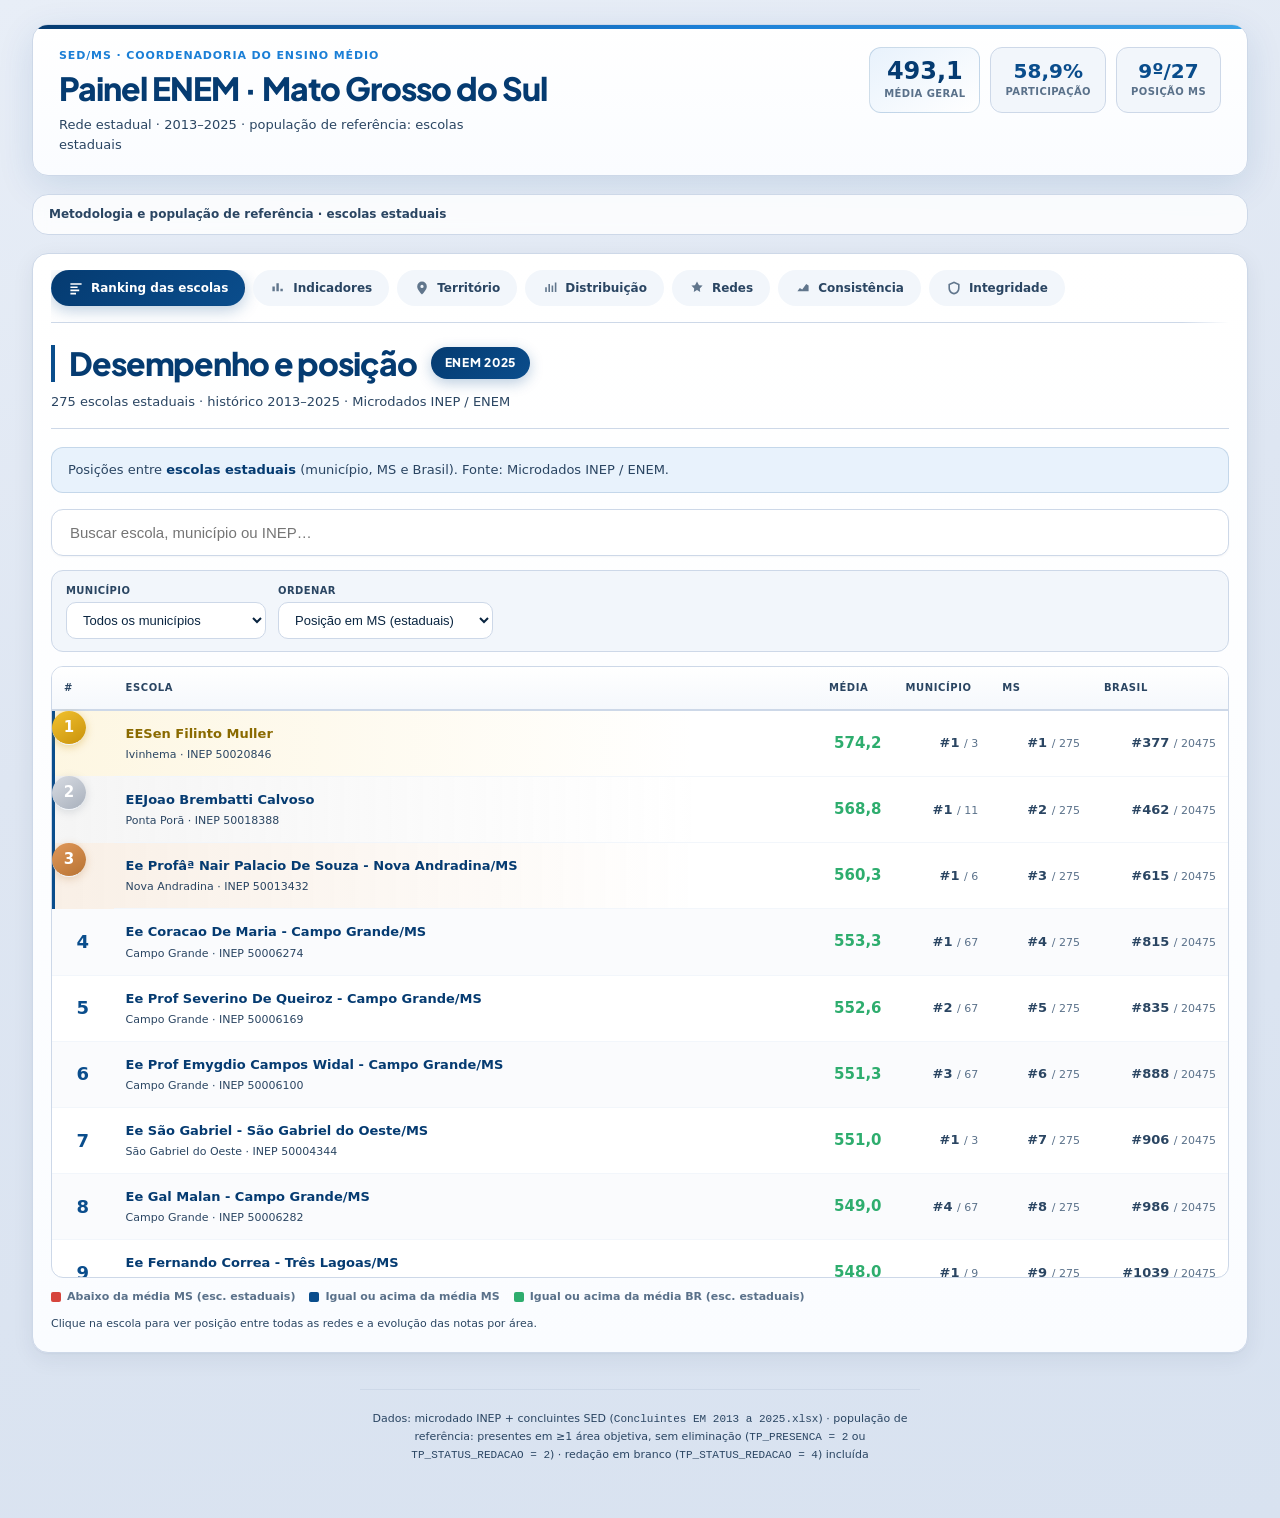
==== commit 85964adc: "Fase 2 visual: tipografia, ícones nas abas, chips por área e funil - Plus Jakarta Sans para títulos " ====
--- a/docs/index.html
+++ b/docs/index.html
@@ -24,8 +24,11 @@
 })();
 </script>
 <title>Painel ENEM MS — 2019-2025</title>
+<link rel="preconnect" href="https://fonts.googleapis.com" />
+<link rel="preconnect" href="https://fonts.gstatic.com" crossorigin />
+<link href="https://fonts.googleapis.com/css2?family=Plus+Jakarta+Sans:wght@600;700;800&display=swap" rel="stylesheet" />
 <link rel="icon" href="data:image/svg+xml,%3Csvg xmlns='http://www.w3.org/2000/svg' viewBox='0 0 32 32'%3E%3Crect width='32' height='32' rx='6' fill='%230A4D8C'/%3E%3Ctext x='16' y='22' text-anchor='middle' font-size='14' font-family='Segoe UI,sans-serif' fill='white'%3EMS%3C/text%3E%3C/svg%3E" />
-<link rel="stylesheet" href="style.css?v=38">
+<link rel="stylesheet" href="style.css?v=39">
 </head>
 <body class="dash-loading">
 <div class="wrap">
@@ -59,13 +62,13 @@
 
   <div class="dash-tabs" id="dashTabs">
     <div class="dash-tablist" role="tablist" aria-label="Seções do painel">
-      <button type="button" class="dash-tab is-active" role="tab" id="tabbtn-ranking" aria-selected="true" aria-controls="tab-ranking" data-tab="tab-ranking">Ranking das escolas</button>
-      <button type="button" class="dash-tab" role="tab" id="tabbtn-panorama" aria-selected="false" aria-controls="tab-panorama" data-tab="tab-panorama">Indicadores</button>
-      <button type="button" class="dash-tab" role="tab" id="tabbtn-territorio" aria-selected="false" aria-controls="tab-territorio" data-tab="tab-territorio">Território</button>
-      <button type="button" class="dash-tab" role="tab" id="tabbtn-distribuicao" aria-selected="false" aria-controls="tab-distribuicao" data-tab="tab-distribuicao">Distribuição</button>
-      <button type="button" class="dash-tab" role="tab" id="tabbtn-redes" aria-selected="false" aria-controls="tab-redes" data-tab="tab-redes">Redes</button>
-      <button type="button" class="dash-tab" role="tab" id="tabbtn-consistencia" aria-selected="false" aria-controls="tab-consistencia" data-tab="tab-consistencia">Consistência</button>
-      <button type="button" class="dash-tab" role="tab" id="tabbtn-integridade" aria-selected="false" aria-controls="tab-integridade" data-tab="tab-integridade">Integridade</button>
+      <button type="button" class="dash-tab is-active" role="tab" id="tabbtn-ranking" aria-selected="true" aria-controls="tab-ranking" data-tab="tab-ranking"><svg class="dash-tab-icon" viewBox="0 0 20 20" aria-hidden="true"><path fill="currentColor" d="M3 4h14v2H3V4zm0 4h9v2H3V8zm0 4h11v2H3v-2zm0 4h7v2H3v-2z"/></svg>Ranking das escolas</button>
+      <button type="button" class="dash-tab" role="tab" id="tabbtn-panorama" aria-selected="false" aria-controls="tab-panorama" data-tab="tab-panorama"><svg class="dash-tab-icon" viewBox="0 0 20 20" aria-hidden="true"><path fill="currentColor" d="M3 14h3V8H3v6zm5 0h3V4H8v10zm5 0h3V11h-3v3z"/></svg>Indicadores</button>
+      <button type="button" class="dash-tab" role="tab" id="tabbtn-territorio" aria-selected="false" aria-controls="tab-territorio" data-tab="tab-territorio"><svg class="dash-tab-icon" viewBox="0 0 20 20" aria-hidden="true"><path fill="currentColor" d="M10 2a6 6 0 00-6 6c0 4.5 6 10 6 10s6-5.5 6-10a6 6 0 00-6-6zm0 8a2 2 0 110-4 2 2 0 010 4z"/></svg>Território</button>
+      <button type="button" class="dash-tab" role="tab" id="tabbtn-distribuicao" aria-selected="false" aria-controls="tab-distribuicao" data-tab="tab-distribuicao"><svg class="dash-tab-icon" viewBox="0 0 20 20" aria-hidden="true"><path fill="currentColor" d="M4 15V9h2v6H4zm4 0V5h2v10H8zm4 0V7h2v8h-2zm4 0V3h2v12h-2z"/></svg>Distribuição</button>
+      <button type="button" class="dash-tab" role="tab" id="tabbtn-redes" aria-selected="false" aria-controls="tab-redes" data-tab="tab-redes"><svg class="dash-tab-icon" viewBox="0 0 20 20" aria-hidden="true"><path fill="currentColor" d="M10 2l2.5 4.5L17 7l-3.5 3.5L14 15l-4-2.5L6 15l.5-4.5L3 7l4.5-.5L10 2z"/></svg>Redes</button>
+      <button type="button" class="dash-tab" role="tab" id="tabbtn-consistencia" aria-selected="false" aria-controls="tab-consistencia" data-tab="tab-consistencia"><svg class="dash-tab-icon" viewBox="0 0 20 20" aria-hidden="true"><path fill="currentColor" d="M3 14l3-4 3 2 5-7 3 2v7H3z"/></svg>Consistência</button>
+      <button type="button" class="dash-tab" role="tab" id="tabbtn-integridade" aria-selected="false" aria-controls="tab-integridade" data-tab="tab-integridade"><svg class="dash-tab-icon" viewBox="0 0 20 20" aria-hidden="true"><path fill="currentColor" d="M10 2l7 3v5c0 4.4-3 7.8-7 8-4-.2-7-3.6-7-8V5l7-3zm0 2.2L5 6.3V10c0 3.2 2.2 5.8 5 6 2.8-.2 5-2.8 5-6V6.3l-5-2.1z"/></svg>Integridade</button>
     </div>
 
     <div class="dash-tabpanel is-active" id="tab-ranking" role="tabpanel" aria-labelledby="tabbtn-ranking">
@@ -187,7 +190,7 @@
       <h3 class="kpi-areas-title">Médias por área · <span data-dyn="lastYear">2025</span></h3>
       <p class="kpi-areas-hint">Comparativo com Brasil (escolas estaduais) · clique em Indicadores → Trajetória para detalhar ano a ano</p>
     </div>
-    <div class="kpis kpis-areas" id="kpiAreas" aria-label="Médias por área de conhecimento · rede estadual MS"></div>
+    <div class="area-chips" id="kpiAreas" aria-label="Médias por área de conhecimento · rede estadual MS"></div>
   </section>
 
   <!-- FUNIL DINÂMICO -->
@@ -197,7 +200,7 @@
       <span class="help">i<span class="tip"><b>O que é:</b> do universo de <b>concluintes do EM</b> (matrícula da rede) até os participantes na população de referência. A <b>participação efetiva</b> = quem concluiu ao menos uma área objetiva, sem eliminação, ÷ concluintes. Fonte: microdados ENEM <span data-dyn="lastYear">2025</span> + matrícula SED/MS.</span></span>
       <span class="fsub">extraído dos microdados ENEM <span data-dyn="lastYear">2025</span></span>
     </div>
-    <div class="fstages" id="fstages"></div>
+    <div class="fstages fstages-funnel" id="fstages"></div>
   </div>
 
   <details class="secacc secacc-primary" id="trajSection" open>
--- a/docs/style.css
+++ b/docs/style.css
@@ -28,12 +28,17 @@
   --shadow-lg:0 10px 36px rgba(10,77,140,.12);
   --card-gap:14px;
   --content-max:1520px;
+  --font-display:"Plus Jakarta Sans","Segoe UI",system-ui,sans-serif;
+  --font-body:"Segoe UI",system-ui,-apple-system,Roboto,Arial,sans-serif;
+  --text-sm:13px;
+  --text-xs:12px;
 }
 
 *{box-sizing:border-box}
 body{margin:0;background:linear-gradient(165deg,var(--bg-app) 0%,var(--bg-app2) 42%,#D8E2F0 100%);color:var(--txt);
-  font-family:"Segoe UI",system-ui,-apple-system,Roboto,Arial,sans-serif;font-size:14px;line-height:1.5;
+  font-family:var(--font-body);font-size:15px;line-height:1.55;
   min-height:100vh;-webkit-font-smoothing:antialiased;-moz-osx-font-smoothing:grayscale}
+.page-header h1,.tab-hero h2,.rank-panel-head h2,.dash-tab,.kpi .val,.kpi-areas-title,.funil .fh,.card h3,.tab-hero-badge,.rank-enem-badge{font-family:var(--font-display)}
 .wrap{max-width:var(--content-max);margin:0 auto;padding:24px 32px 56px}
 @media (max-width:1200px){.wrap{padding:16px 18px 40px}}
 
@@ -44,8 +49,8 @@
 .page-header-top{display:flex;align-items:flex-start;justify-content:space-between;gap:24px;flex-wrap:wrap}
 .page-header-brand{flex:1;min-width:240px}
 .page-eyebrow{margin:0 0 6px;font-size:11px;font-weight:700;letter-spacing:.08em;text-transform:uppercase;color:var(--accent-light)}
-.page-header h1{margin:0;font-size:clamp(22px,2.4vw,28px);font-weight:800;color:var(--azul-esc);letter-spacing:-.03em;line-height:1.15}
-.page-sub{margin:8px 0 0;font-size:13px;color:var(--txt2);max-width:52ch}
+.page-header h1{margin:0;font-size:clamp(24px,2.6vw,32px);font-weight:800;color:var(--azul-esc);letter-spacing:-.03em;line-height:1.15}
+.page-sub{margin:8px 0 0;font-size:var(--text-sm);color:var(--txt2);max-width:52ch}
 .page-header-badges{display:flex;gap:10px;flex-wrap:wrap;align-items:stretch}
 .hdr-badge{display:flex;flex-direction:column;justify-content:center;gap:2px;min-width:96px;padding:10px 14px;
   background:var(--bg-subtle);border:1px solid var(--borda);border-radius:var(--radius-sm);text-align:center}
@@ -63,13 +68,24 @@
 .dash-tabs{margin:0 0 20px;background:linear-gradient(180deg,#fff,#FAFCFF);border:1px solid var(--borda);border-radius:var(--radius);
   box-shadow:var(--shadow);padding:16px 18px 20px;overflow:visible;min-width:0}
 .dash-tablist{display:flex;flex-wrap:wrap;gap:8px;padding:0 0 16px;border-bottom:1px solid var(--borda);margin-bottom:18px;
-  overflow-x:auto;-webkit-overflow-scrolling:touch;scrollbar-width:thin}
-@media (max-width:760px){.dash-tablist{flex-wrap:nowrap;padding-bottom:12px}}
-.dash-tab{appearance:none;border:1px solid transparent;background:var(--bg-subtle);color:var(--txt2);
-  border-radius:999px;padding:9px 16px;font-size:12px;font-weight:600;cursor:pointer;transition:background .15s,border-color .15s,color .15s,box-shadow .15s;
+  overflow-x:auto;-webkit-overflow-scrolling:touch;scrollbar-width:thin;position:relative;
+  mask-image:linear-gradient(90deg,#000 96%,transparent);-webkit-mask-image:linear-gradient(90deg,#000 96%,transparent)}
+@media (max-width:760px){.dash-tablist{flex-wrap:nowrap;padding-bottom:12px;mask-image:linear-gradient(90deg,#000 88%,transparent);-webkit-mask-image:linear-gradient(90deg,#000 88%,transparent)}}
+.dash-tab{display:inline-flex;align-items:center;gap:7px;appearance:none;border:1px solid transparent;background:var(--bg-subtle);color:var(--txt2);
+  border-radius:999px;padding:9px 16px;font-size:var(--text-xs);font-weight:700;cursor:pointer;transition:background .15s,border-color .15s,color .15s,box-shadow .15s;
   font-family:inherit;line-height:1.2;white-space:nowrap}
+.dash-tab-icon{width:16px;height:16px;flex-shrink:0;opacity:.72}
 .dash-tab:hover{background:#fff;border-color:var(--borda);color:var(--azul-esc)}
-.dash-tab.is-active{background:linear-gradient(135deg,var(--azul-esc),var(--accent));border-color:var(--accent);color:#fff;box-shadow:0 4px 16px rgba(10,77,140,.32)}
+.dash-tab:hover .dash-tab-icon{opacity:1}
+.dash-tab.is-active{border-color:transparent;color:#fff;box-shadow:0 4px 16px rgba(10,77,140,.28)}
+.dash-tab.is-active .dash-tab-icon{opacity:1}
+.dash-tab[data-tab="tab-ranking"].is-active{background:linear-gradient(135deg,var(--azul-esc),var(--accent))}
+.dash-tab[data-tab="tab-panorama"].is-active{background:linear-gradient(135deg,#1a6b45,var(--verde));box-shadow:0 4px 16px rgba(46,173,110,.28)}
+.dash-tab[data-tab="tab-territorio"].is-active{background:linear-gradient(135deg,#c45a12,var(--laranja));box-shadow:0 4px 16px rgba(240,122,40,.28)}
+.dash-tab[data-tab="tab-distribuicao"].is-active{background:linear-gradient(135deg,#4e3578,var(--roxo));box-shadow:0 4px 16px rgba(107,74,159,.28)}
+.dash-tab[data-tab="tab-redes"].is-active{background:linear-gradient(135deg,#0868a8,var(--azul-claro));box-shadow:0 4px 16px rgba(59,164,232,.28)}
+.dash-tab[data-tab="tab-consistencia"].is-active{background:linear-gradient(135deg,#9a7a10,var(--dourado));box-shadow:0 4px 16px rgba(242,194,48,.32)}
+.dash-tab[data-tab="tab-integridade"].is-active{background:linear-gradient(135deg,#9a2e28,var(--critico));box-shadow:0 4px 16px rgba(214,69,61,.28)}
 .dash-tabpanel{display:none;min-width:0}
 .dash-tabpanel.is-active{display:block}
 .tab-panel-inner{padding:0;min-width:0;overflow:visible}
@@ -127,41 +143,80 @@
 .kpi-primary .val{font-size:clamp(32px,3.2vw,40px);color:var(--azul-esc)}
 .kpi-primary.kpi-accent-green{background:linear-gradient(160deg,#fff 0%,rgba(46,173,110,.09) 120%);border-color:rgba(46,173,110,.2)}
 .kpi-primary.kpi-accent-green .val{color:#1F7A4F}
-.kpi .lbl{font-size:11px;font-weight:700;letter-spacing:.04em;color:var(--muted);margin:0 0 10px}
+.kpi .lbl{font-size:var(--text-xs);font-weight:700;letter-spacing:.04em;color:var(--muted);margin:0 0 10px}
 .kpi .rowv{display:flex;align-items:flex-end;justify-content:space-between;gap:10px}
-.kpi .val{font-size:28px;font-weight:800;color:var(--accent);line-height:1;font-variant-numeric:tabular-nums}
-.kpi .val.val-sm{font-size:24px}
+.kpi .val{font-size:clamp(28px,2.8vw,36px);font-weight:800;color:var(--accent);line-height:1;font-variant-numeric:tabular-nums}
+.kpi .val.val-sm{font-size:clamp(22px,2.2vw,28px)}
 .kpi .spark{width:88px;height:32px;opacity:.88;flex-shrink:0}
 .kpi .spark.spark-lg{width:110px;height:40px}
-.kpi .vsub{font-size:11px;color:var(--muted);margin-top:10px;line-height:1.45}
+.kpi .vsub{font-size:var(--text-xs);color:var(--muted);margin-top:10px;line-height:1.45}
 .kpi-extra{display:none}
-.kpi-area{padding-left:20px;overflow:hidden}
-.kpi-area-bar{position:absolute;left:0;top:0;bottom:0;width:4px;background:var(--area-accent,var(--accent));border-radius:var(--radius-sm) 0 0 var(--radius-sm)}
-.kpi-area .val{font-size:24px}
+.kpi-primary .val{font-size:clamp(36px,3.6vw,48px);color:var(--azul-esc)}
+
+/* ---- chips por área (Fase 2) ---- */
+.area-chips{display:grid;grid-template-columns:repeat(5,minmax(0,1fr));gap:10px}
+@media (max-width:1100px){.area-chips{grid-template-columns:repeat(3,minmax(0,1fr))}}
+@media (max-width:700px){.area-chips{grid-template-columns:repeat(2,minmax(0,1fr))}}
+.area-chip{
+  position:relative;display:flex;flex-direction:column;gap:8px;padding:14px 14px 12px;
+  background:linear-gradient(160deg,#fff 0%,color-mix(in srgb,var(--chip-color,var(--accent)) 6%,#fff) 100%);
+  border:1px solid color-mix(in srgb,var(--chip-color,var(--accent)) 22%,var(--borda));
+  border-radius:var(--radius-sm);box-shadow:var(--shadow);transition:transform .15s,box-shadow .15s,border-color .15s;
+  overflow:hidden
+}
+.area-chip::before{content:'';position:absolute;top:0;left:0;right:0;height:3px;background:var(--chip-color,var(--accent))}
+.area-chip:hover{transform:translateY(-2px);box-shadow:var(--shadow-lg);border-color:color-mix(in srgb,var(--chip-color,var(--accent)) 40%,var(--borda))}
+.area-chip-head{display:flex;align-items:center;gap:8px;flex-wrap:wrap}
+.area-chip-tag{display:inline-flex;align-items:center;justify-content:center;min-width:34px;padding:3px 8px;border-radius:999px;
+  background:var(--chip-color,var(--accent));color:#fff;font-size:10px;font-weight:800;letter-spacing:.04em}
+.area-chip-name{font-size:var(--text-xs);font-weight:700;color:var(--txt2);line-height:1.25}
+.area-chip-body{display:flex;align-items:flex-end;justify-content:space-between;gap:8px}
+.area-chip-val{font-size:clamp(24px,2.4vw,30px);font-weight:800;color:var(--chip-color,var(--accent));line-height:1;font-variant-numeric:tabular-nums}
+.area-chip-spark{width:72px;height:28px;flex-shrink:0;opacity:.9}
+.area-chip-sub{margin:0;font-size:11px;color:var(--muted);line-height:1.4}
+.area-chip-help{position:absolute;top:10px;right:10px}
+.area-chip .help .tip{top:18px;right:0;left:auto;transform:none}
 .trend{font-weight:700}.trend.up{color:var(--verde)}.trend.down{color:var(--critico)}
 .kpi.neg .val{color:var(--critico)}
 
 /* ---- funil ---- */
 .funil{margin:0 0 var(--card-gap);background:var(--bg-card);border:1px solid var(--borda);border-radius:var(--radius);padding:18px 20px;box-shadow:var(--shadow)}
-.funil .fh{font-weight:800;color:var(--azul-esc);font-size:15px}
-.funil .fsub{font-size:11px;color:var(--txt2)}
+.funil .fh{font-weight:800;color:var(--azul-esc);font-size:16px}
+.funil .fsub{font-size:var(--text-xs);color:var(--txt2)}
 .funil .fl{display:flex;align-items:center;gap:10px;margin-bottom:12px;flex-wrap:wrap}
 .fstages{display:grid;grid-template-columns:repeat(4,1fr);gap:0;margin-top:12px;position:relative}
-@media (max-width:900px){.fstages{grid-template-columns:repeat(2,1fr);gap:var(--card-gap)}}
+.fstages-funnel{display:flex;align-items:stretch;gap:0;margin-top:16px}
+@media (max-width:900px){
+  .fstages-funnel{flex-direction:column;gap:10px}
+  .fstages-funnel .fstage{border-radius:var(--radius-sm)!important;border-left:1px solid var(--borda)!important}
+  .fstages-funnel .fstage::after{display:none!important}
+}
 .fstage{position:relative;padding:14px 16px;background:var(--bg-subtle);border:1px solid var(--borda);border-radius:0}
-.fstages .fstage:first-child{border-radius:var(--radius-sm) 0 0 var(--radius-sm)}
-.fstages .fstage:last-child{border-radius:0 var(--radius-sm) var(--radius-sm) 0}
+.fstages:not(.fstages-funnel) .fstage:first-child{border-radius:var(--radius-sm) 0 0 var(--radius-sm)}
+.fstages:not(.fstages-funnel) .fstage:last-child{border-radius:0 var(--radius-sm) var(--radius-sm) 0}
+.fstages-funnel .fstage{
+  flex:var(--stage-flex,1) 1 120px;min-width:0;
+  display:flex;flex-direction:column;gap:4px;padding:16px 14px 14px
+}
+.fstages-funnel .fstage:first-child{border-radius:var(--radius-sm) 0 0 var(--radius-sm)}
+.fstages-funnel .fstage:last-child{border-radius:0 var(--radius-sm) var(--radius-sm) 0}
 @media (max-width:900px){.fstage,.fstages .fstage:first-child,.fstages .fstage:last-child{border-radius:var(--radius-sm)}}
 .fstage+.fstage{border-left:none}
 @media (min-width:901px){
   .fstage:not(:last-child)::after{content:"";position:absolute;right:-1px;top:50%;transform:translate(50%,-50%);
-    width:0;height:0;border-top:7px solid transparent;border-bottom:7px solid transparent;border-left:8px solid var(--borda);z-index:1}
-}
-.fstage .fv{font-size:clamp(20px,2vw,26px);font-weight:800;color:var(--accent);line-height:1;font-variant-numeric:tabular-nums}
-.fstage .fk{font-size:10px;color:var(--muted);text-transform:uppercase;letter-spacing:.05em;margin-bottom:6px;font-weight:700;line-height:1.35}
-.fstage .fp{font-size:11px;font-weight:600;color:var(--muted);margin-top:6px}
-.fstage.hl{background:linear-gradient(145deg,var(--accent-soft),#fff);border-color:rgba(10,77,140,.22);z-index:2}
-.fstage.hl .fv{color:var(--azul-esc)}
+    width:0;height:0;border-top:8px solid transparent;border-bottom:8px solid transparent;border-left:10px solid var(--accent-light);z-index:2;opacity:.85}
+}
+.fstage-bar{height:6px;background:rgba(10,77,140,.08);border-radius:999px;overflow:hidden;margin-bottom:4px}
+.fstage-bar i{display:block;height:100%;border-radius:999px;background:linear-gradient(90deg,var(--azul-claro),var(--accent));min-width:4px;transition:width .4s ease}
+.fstage.hl .fstage-bar i{background:linear-gradient(90deg,var(--verde),#1a8a52)}
+.fstage-badge{align-self:flex-start;padding:3px 8px;border-radius:999px;background:var(--verde);color:#fff;
+  font-size:9px;font-weight:800;text-transform:uppercase;letter-spacing:.05em;margin-bottom:2px}
+.fstage .fv{font-size:clamp(22px,2.2vw,28px);font-weight:800;color:var(--accent);line-height:1;font-variant-numeric:tabular-nums;font-family:var(--font-display)}
+.fstage .fk{font-size:11px;color:var(--muted);text-transform:uppercase;letter-spacing:.05em;font-weight:700;line-height:1.35}
+.fstage .fp{font-size:var(--text-xs);font-weight:600;color:var(--txt2);margin-top:2px;line-height:1.4}
+.fstage.hl{background:linear-gradient(160deg,rgba(46,173,110,.1),#fff);border-color:rgba(46,173,110,.28);z-index:2;box-shadow:0 4px 18px rgba(46,173,110,.12)}
+.fstage.hl .fv{color:#1a7a4a}
+@media (max-width:900px){.fstages{grid-template-columns:repeat(2,1fr);gap:var(--card-gap)}}
 
 .sech{display:flex;align-items:center;gap:10px;margin:22px 2px 10px}
 .sech h2{margin:0;font-size:15px;color:var(--accent);font-weight:700}
@@ -182,10 +237,10 @@
 .card{background:linear-gradient(180deg,#fff 0%,#FAFCFF 100%);border:1px solid var(--borda);border-radius:var(--radius-sm);
   box-shadow:var(--shadow);padding:18px 20px;transition:box-shadow .15s,border-color .15s;overflow:visible}
 .card:hover{box-shadow:var(--shadow-lg);border-color:rgba(10,77,140,.16)}
-.card h3{margin:0;font-size:14px;color:var(--azul-esc);font-weight:800;display:flex;align-items:center;gap:6px;flex-wrap:wrap;letter-spacing:-.01em}
+.card h3{margin:0;font-size:15px;color:var(--azul-esc);font-weight:800;display:flex;align-items:center;gap:6px;flex-wrap:wrap;letter-spacing:-.01em}
 .card .coh{font-size:11px;color:var(--txt2);margin:0 0 12px;display:none;line-height:1.45;padding:6px 10px;background:var(--bg-subtle);border-radius:8px;border-left:3px solid var(--accent-light)}
 .card:hover .coh,.card:focus-within .coh{display:block;margin-top:6px}
-.card .nota{font-size:11px;color:var(--txt2);margin-top:12px;border-top:1px solid var(--borda);padding-top:10px;line-height:1.5}
+.card .nota{font-size:var(--text-xs);color:var(--txt2);margin-top:12px;border-top:1px solid var(--borda);padding-top:10px;line-height:1.5}
 .plot{width:100%;max-width:100%;min-height:240px;min-width:0;overflow:visible}
 .plot .js-plotly-plot,.plot .plot-container,.plot .svg-container{width:100%!important;max-width:100%}
 
@@ -488,10 +543,14 @@
 .skeleton-row .sk{display:block;height:14px;border-radius:6px;background:linear-gradient(90deg,var(--bg-subtle) 25%,#E8EEF7 50%,var(--bg-subtle) 75%);background-size:200% 100%;animation:skeleton-shimmer 1.4s ease-in-out infinite}
 .skeleton-row .sk.w40{width:40%}.skeleton-row .sk.w60{width:60%}.skeleton-row .sk.w25{width:25%}
 .dash-loading .kpi-hero .val:not(.skeleton){visibility:hidden}
-.dash-loading #kpiAreas:empty{display:grid;grid-template-columns:repeat(5,1fr);gap:var(--card-gap);min-height:100px}
-.dash-loading #kpiAreas:empty::before,
-.dash-loading #kpiAreas:empty::after{content:'';display:block}
-.dash-loading #kpiAreas:empty{background:linear-gradient(90deg,var(--bg-subtle) 25%,#E8EEF7 50%,var(--bg-subtle) 75%);background-size:200% 100%;animation:skeleton-shimmer 1.4s ease-in-out infinite;border-radius:var(--radius-sm);min-height:96px;grid-column:1/-1}
+.dash-loading #kpiAreas:empty{display:grid;grid-template-columns:repeat(5,1fr);gap:10px;min-height:100px}
+.dash-loading #kpiAreas:empty{background:none;animation:none;grid-column:auto}
+.dash-loading #kpiAreas:empty::before{
+  content:'';display:block;grid-column:1/-1;min-height:96px;border-radius:var(--radius-sm);
+  background:linear-gradient(90deg,var(--bg-subtle) 25%,#E8EEF7 50%,var(--bg-subtle) 75%);
+  background-size:200% 100%;animation:skeleton-shimmer 1.4s ease-in-out infinite
+}
+.dash-loading #kpiAreas:empty::after{display:none}
 
 /* ---- top 3 ranking (Fase 1) ---- */
 .rank-table tbody tr.rk-top-1{background:linear-gradient(90deg,rgba(242,194,48,.14),rgba(255,255,255,0) 55%)!important}
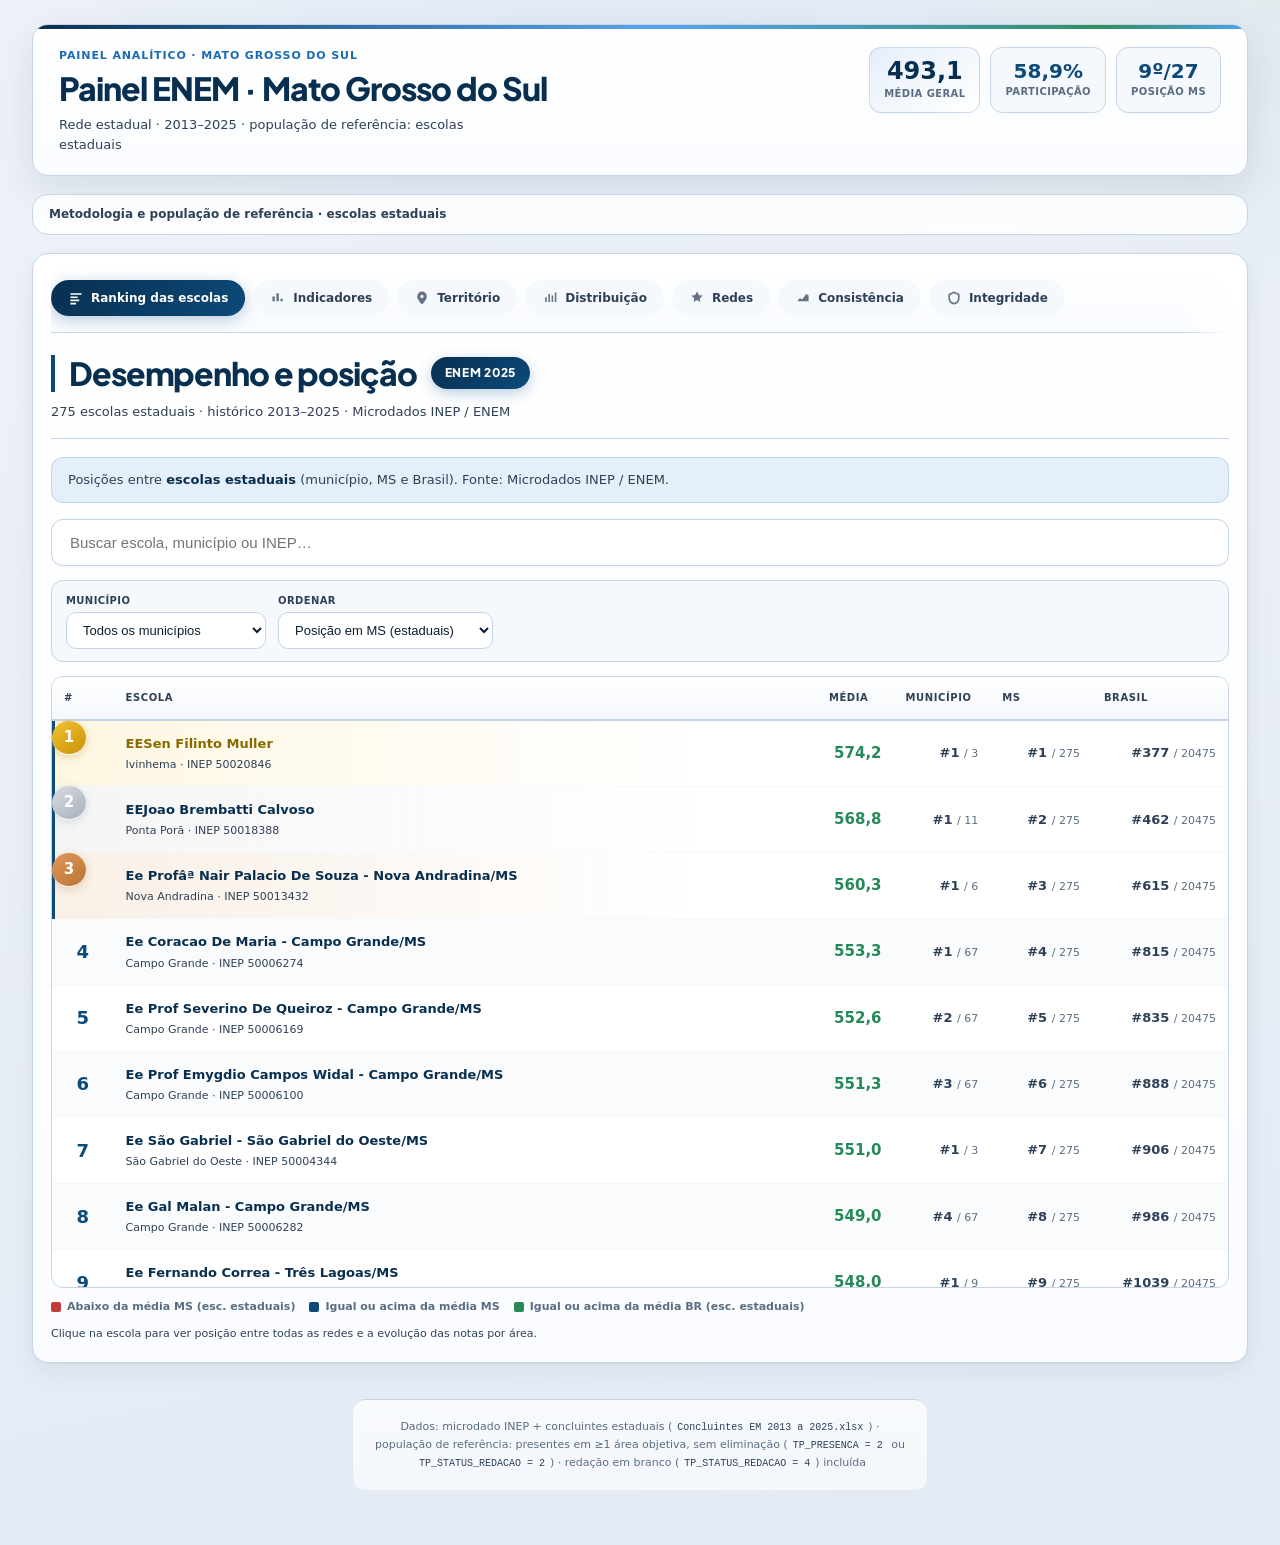
==== commit 29ea8f15: "feat(docs): Fase 3 visual — paleta refinada, cards e abas sticky - Nova paleta com contrastes elegan" ====
--- a/docs/index.html
+++ b/docs/index.html
@@ -28,7 +28,7 @@
 <link rel="preconnect" href="https://fonts.gstatic.com" crossorigin />
 <link href="https://fonts.googleapis.com/css2?family=Plus+Jakarta+Sans:wght@600;700;800&display=swap" rel="stylesheet" />
 <link rel="icon" href="data:image/svg+xml,%3Csvg xmlns='http://www.w3.org/2000/svg' viewBox='0 0 32 32'%3E%3Crect width='32' height='32' rx='6' fill='%230A4D8C'/%3E%3Ctext x='16' y='22' text-anchor='middle' font-size='14' font-family='Segoe UI,sans-serif' fill='white'%3EMS%3C/text%3E%3C/svg%3E" />
-<link rel="stylesheet" href="style.css?v=39">
+<link rel="stylesheet" href="style.css?v=40">
 </head>
 <body class="dash-loading">
 <div class="wrap">
@@ -37,7 +37,7 @@
     <div class="page-header-accent" aria-hidden="true"></div>
     <div class="page-header-top">
       <div class="page-header-brand">
-        <p class="page-eyebrow">SED/MS · Coordenadoria do Ensino Médio</p>
+        <p class="page-eyebrow">Painel analítico · Mato Grosso do Sul</p>
         <h1>Painel ENEM · Mato Grosso do Sul</h1>
         <p class="page-sub">Rede estadual · <span data-dyn="range">2019–2025</span> · população de referência: escolas estaduais</p>
       </div>
@@ -55,7 +55,7 @@
       <p><strong>Escopo padrão:</strong> salvo indicação em contrário, todos os indicadores, médias, rankings e comparativos referem-se a <strong>estudantes de escolas estaduais</strong> de Mato Grosso do Sul (<code>TP_DEPENDENCIA_ADM = 2</code>). Comparações com o Brasil usam a média entre estudantes de escolas estaduais de todo o país.</p>
       <p><strong>População de referência:</strong> concluintes do recorte que concluíram a prova em ao menos uma área objetiva (CN, CH, LC ou MT), ou seja, <code>TP_PRESENCA = 1</code> na área, excluindo eliminados por fraude/fuga (<code>TP_PRESENCA = 2</code>) ou na redação (<code>TP_STATUS_REDACAO = 2</code>). A nota de cada área entra na média apenas quando o participante concluiu aquela prova; a média geral é a média das notas disponíveis.</p>
       <p><strong>Recorte de concluintes:</strong> 2019–2023 = autodeclaração de conclusão do EM (<code>TP_ST_CONCLUSAO = 2</code>); 2024–2025 = vínculo com escola no microdado INEP (<code>CO_ESCOLA</code> preenchido).</p>
-      <p><strong>Participação</strong> = participantes na população de referência ÷ concluintes matriculados (Censo SED/MS). Mesma definição em MS, demais UFs e Brasil (rede estadual).</p>
+      <p><strong>Participação</strong> = participantes na população de referência ÷ concluintes matriculados (Censo escolar estadual). Mesma definição em MS, demais UFs e Brasil (rede estadual).</p>
       <p><strong>Exceção — comparação entre redes:</strong> as seções Redes, funil por rede e integridade entre redes incluem também escolas municipais, federais e privadas de MS, apenas para comparar redes entre si.</p>
     </div>
   </details>
@@ -161,7 +161,7 @@
         <div class="vsub" id="kpiMedSub"><span class="skeleton skeleton-text sm">—</span></div>
       </div>
       <div class="kpi kpi-primary kpi-accent-green">
-        <p class="lbl">Participação <span class="help">i<span class="tip"><b>O que é:</b> participantes na população de referência ÷ <b>concluintes</b> do EM (matrícula SED). Inclui quem concluiu ao menos uma área objetiva, sem eliminação.</span></span></p>
+        <p class="lbl">Participação <span class="help">i<span class="tip"><b>O que é:</b> participantes na população de referência ÷ <b>concluintes</b> do EM (matrícula estadual). Inclui quem concluiu ao menos uma área objetiva, sem eliminação.</span></span></p>
         <div class="rowv"><div class="val skeleton skeleton-val lg" id="kpiPartVal">—</div><div id="s_part" class="spark spark-lg skeleton skeleton-spark lg"></div></div>
         <div class="vsub" id="kpiPartSub"><span class="skeleton skeleton-text sm">—</span></div>
       </div>
@@ -197,7 +197,7 @@
   <div class="funil">
     <div class="fl">
       <span class="fh">Funil de <span data-dyn="lastYear">2025</span> · rede estadual</span>
-      <span class="help">i<span class="tip"><b>O que é:</b> do universo de <b>concluintes do EM</b> (matrícula da rede) até os participantes na população de referência. A <b>participação efetiva</b> = quem concluiu ao menos uma área objetiva, sem eliminação, ÷ concluintes. Fonte: microdados ENEM <span data-dyn="lastYear">2025</span> + matrícula SED/MS.</span></span>
+      <span class="help">i<span class="tip"><b>O que é:</b> do universo de <b>concluintes do EM</b> (matrícula da rede) até os participantes na população de referência. A <b>participação efetiva</b> = quem concluiu ao menos uma área objetiva, sem eliminação, ÷ concluintes. Fonte: microdados ENEM <span data-dyn="lastYear">2025</span> + matrícula estadual (MS).</span></span>
       <span class="fsub">extraído dos microdados ENEM <span data-dyn="lastYear">2025</span></span>
     </div>
     <div class="fstages fstages-funnel" id="fstages"></div>
@@ -216,21 +216,21 @@
     </div>
   </div>
   <div class="traj-charts-stack">
-    <div class="card">
+    <div class="card card--chart card--highlight card--insight">
       <h3>Trajetória conjunta · participação × desempenho
         <span class="help">i<span class="tip"><b>Como ler:</b> cada bolinha é um ano; a posição horizontal é a participação, a vertical é a média. A seta aponta de <span data-dyn="startYear">2019</span> a <span data-dyn="lastYear">2025</span>. <b>Ideal:</b> caminhar para cima e para a direita (mais alunos e melhores notas).</span></span></h3>
       <div class="coh"><span class="dot"></span> Cada ponto = um ano · seta = sentido <span data-dyn="startYear">2019</span> → <span data-dyn="lastYear">2025</span></div>
       <div id="g_traj" class="plot plot-controls-outside"></div>
       <div class="nota">O vale 2020–2021 derrubou a participação pela metade; <span data-dyn="lastYear">2025</span> mantém a recuperação da adesão com desempenho mais estável.</div>
     </div>
-    <div class="card">
+    <div class="card card--chart card--insight">
       <h3>Trajetória das médias por área de conhecimento
         <span class="help">i<span class="tip"><b>Como ler:</b> cada linha é a média anual de uma área na rede estadual de MS. As escalas diferem (Redação ~600, Matemática ~480) — compare a <b>inclinação</b> de cada linha, não só o nível. Faixa cinza = pandemia.</span></span></h3>
       <div class="coh"><span class="dot"></span> Rede estadual · cores padrão do painel · seta = sentido temporal</div>
       <div id="g_traj_areas" class="plot plot-controls-outside"></div>
       <div class="nota">Redação permanece no patamar mais alto; Matemática e Ciências da Natureza concentram as médias mais baixas.</div>
     </div>
-    <div class="card">
+    <div class="card card--chart card--insight">
       <h3>Evolução por área · índice <span data-dyn="startYear">2013</span> = 100
         <span class="help">i<span class="tip"><b>Por que indexar:</b> as áreas têm médias muito diferentes (Redação ~600, CN ~470). Pondo todas em 100 no ano-base, comparamos o <b>ritmo</b> de crescimento, não o nível. <b>Acima de 100</b> = cresceu desde o ano-base.</span></span></h3>
       <div class="coh"><span class="dot"></span> Ritmo de cada componente em base comparável · <b>passe o mouse no ponto e clique</b> para detalhes</div>
@@ -247,14 +247,14 @@
   <div id="indexDetail" class="index-detail index-detail-wide"></div>
 
   <div class="grid2 grid2-spaced">
-    <div class="card">
+    <div class="card card--chart card--insight">
       <h3>Posição de MS entre as UFs ao longo do tempo
         <span class="help">i<span class="tip"><b>Bump chart:</b> mostra a posição relativa, não a nota. <b>Como ler:</b> a linha sobe quando MS ultrapassa estados; cai quando é ultrapassado. A média absoluta pode subir e a posição cair ao mesmo tempo.</span></span></h3>
       <div class="coh"><span class="dot"></span> Rede estadual · 1º = melhor · entre 27 UFs</div>
       <div id="g_bump" class="plot plot-controls-outside"></div>
       <div class="nota" id="notaBump">—</div>
     </div>
-    <div class="card">
+    <div class="card card--chart card--insight">
       <h3>Média geral · MS × Brasil (escolas estaduais)
         <span class="help">i<span class="tip"><b>Como ler:</b> linha cheia = MS, pontilhada = média do Brasil entre estudantes de <b>escolas estaduais</b> (mesma população). A distância vertical entre elas é a defasagem. A faixa cinza marca a pandemia — variações ali devem ser lidas com cautela.</span></span></h3>
       <div class="coh"><span class="dot"></span> Faixa cinza = anos de pandemia (leitura cautelosa)</div>
@@ -280,7 +280,7 @@
   <div class="bread" id="bread"></div>
 
   <!-- Passo 1: CREs -->
-  <div class="card">
+  <div class="card card--chart">
     <h3>Coordenadorias (CRE) · evolução participação × desempenho
       <span class="help">i<span class="tip"><b>Como ler:</b> cada quadro é uma CRE. A linha liga <span data-dyn="startYear">2019</span>→<span data-dyn="lastYear">2025</span> (participação no eixo X, média no Y). O ponto cheio é <span data-dyn="lastYear">2025</span>: <b>verde</b> se a média subiu vs <span data-dyn="prevYear">2024</span>, <b>vermelho</b> se caiu. <b>Borda vermelha</b> = média geral da CRE abaixo da média de MS (escolas estaduais) em <span data-dyn="lastYear">2025</span>. <b>Clique</b> numa CRE para ver os municípios.</span></span></h3>
     <div class="coh"><span class="dot"></span> Clique numa CRE para abrir os municípios · ● = <span data-dyn="lastYear">2025</span> · borda vermelha = abaixo da média MS (esc. estaduais, <span data-dyn="lastYear">2025</span>)</div>
@@ -429,7 +429,7 @@
       </div>
 
       <div class="dist-stack">
-        <div class="card card-box">
+        <div class="card card--chart card-box">
           <h3 id="distBoxTitle">Evolução da distribuição · <span data-dyn="range">2013–2025</span>
             <span class="help" tabindex="0">i<span class="tip">
               <span class="tip-title">Como ler o boxplot</span>
@@ -450,7 +450,7 @@
           <div id="g_box_focus" class="plot plot-box-focus plot-unified-hover"></div>
         </div>
 
-        <div class="card card-hist">
+        <div class="card card--chart card-hist">
           <h3 id="distSnapTitle">Snapshot MS × Brasil · <span></span>
             <span class="help" tabindex="0">i<span class="tip">
               <span class="tip-title">Snapshot MS × Brasil</span>
@@ -470,7 +470,7 @@
           </div>
         </div>
 
-        <div class="card card-disp">
+        <div class="card card--chart card-disp">
           <h3>Escolas · participação × desempenho (<span data-dyn="lastYear">2025</span>)
             <span class="help" tabindex="0">i<span class="tip">
               <span class="tip-title">Dispersão por escola</span>
@@ -480,7 +480,7 @@
                 <li><b>Tamanho</b> — nº de participantes; <b>cor</b> — CRE.</li>
                 <li>Linha vertical = 100%; horizontais = médias MS e BR.</li>
               </ul>
-              <span class="tip-row"><b>Participação &gt; 100%:</b> o denominador SED pode incluir EJA e outras modalidades.</span>
+              <span class="tip-row"><b>Participação &gt; 100%:</b> o denominador de matrícula pode incluir EJA e outras modalidades.</span>
             </span></span></h3>
           <div class="coh"><span class="dot"></span> Bolha = escola · tamanho = alunos · cor = CRE · clique na legenda para filtrar</div>
           <div class="chart-toolbar disp-toolbar" role="group" aria-label="Filtros da dispersão">
@@ -492,7 +492,7 @@
           <p class="disp-caption" id="dispCaption">—</p>
           <div id="g_dispersao" class="plot plot-disp plot-controls-outside plot-unified-hover"></div>
           <div class="disp-legend" id="dispLegend" aria-label="Legenda por CRE"></div>
-          <p class="disp-note">Participação &gt; 100%: o denominador SED pode incluir EJA e outras modalidades além do EM regular.</p>
+          <p class="disp-note">Participação &gt; 100%: o denominador de matrícula pode incluir EJA e outras modalidades além do EM regular.</p>
         </div>
       </div>
       </div>
@@ -508,14 +508,14 @@
         <p class="tab-hero-sub">Mesma população de referência · redes do estado de MS</p>
       </div>
   <div class="grid2" style="margin-top:4px">
-    <div class="card">
+    <div class="card card--chart card--insight">
       <h3>Média geral por rede de MS · <span data-dyn="range">2019–2025</span>
         <span class="help">i<span class="tip"><b>Como ler:</b> cada linha é uma rede dentro de MS (Estadual, Municipal, Federal, Privada), na mesma população de referência. A <b>linha azul grossa</b> é a rede estadual (foco do painel). Quanto mais alto, melhor. <b>Atenção:</b> a rede municipal de MS tem pouquíssimos alunos por ano (≈9–26) → leitura cautelosa.</span></span></h3>
       <div class="coh"><span class="dot"></span> Azul grosso = estadual (foco) · demais = outras redes de MS</div>
       <div id="g_redes" class="plot"></div>
       <div class="nota">Privada e Federal de MS partem de patamar mais alto; a municipal tem N muito pequeno (linha tracejada) e oscila bastante.</div>
     </div>
-    <div class="card">
+    <div class="card card--chart card--insight">
       <h3 id="redeGapTitle">Distância por área · estadual − outras redes de MS (2025)
         <span class="help">i<span class="tip"><b>Como ler:</b> barras agrupadas por área mostram a diferença entre a rede estadual de MS e cada outra rede de MS no ano selecionado. <b>Negativo (abaixo de zero)</b> = estadual abaixo da rede; positivo = acima. Cor = rede.</span></span></h3>
       <div class="coh"><span class="dot"></span> Estadual menos a outra rede de MS · abaixo de zero = estadual atrás</div>
@@ -540,13 +540,13 @@
         <p class="tab-hero-sub">Desvio padrão e coeficiente de variação por área ao longo do tempo</p>
       </div>
       <div class="grid2" style="margin-top:4px">
-        <div class="card">
+        <div class="card card--chart">
           <h3>Evolução do desvio padrão por área
             <span class="help">i<span class="tip"><b>Como ler:</b> o desvio padrão mede a dispersão das notas. <b>DP ↓</b> = notas mais concentradas em torno da média (mais homogêneo). <b>DP ↑</b> = maior heterogeneidade. Comparar o ritmo de cada área.</span></span></h3>
           <div class="coh"><span class="dot"></span> Linha = área · cor consistente com o painel · unidade = pontos</div>
           <div id="g_dp" class="plot"></div>
         </div>
-        <div class="card">
+        <div class="card card--chart">
           <h3>Coeficiente de variação (CV = DP / média)
             <span class="help">i<span class="tip"><b>Como ler:</b> o CV normaliza o desvio padrão pela média, permitindo comparar consistência entre áreas de escalas diferentes (ex: Redação ~600 vs CN ~470). <b>CV menor</b> = mais consistente.</span></span></h3>
           <div class="coh"><span class="dot"></span> Barras por área/ano · % do valor médio · cor = área</div>
@@ -566,14 +566,14 @@
         <p class="tab-hero-sub">Eliminados, notas zeradas e sem nota · por edição, área, rede e território</p>
       </div>
   <div class="grid2" style="margin-top:4px">
-    <div class="card">
+    <div class="card card--chart card--insight">
       <h3>Eliminados por edição
         <span class="help">i<span class="tip"><b>O que é:</b> candidatos eliminados em alguma área (<code>TP_PRESENCA = 2</code>) ou na redação (<code>TP_STATUS_REDACAO = 2</code>, anulada). <b>Como ler:</b> barras empilhadas por motivo (CN/CH/LC/MT + redação anulada). A linha vermelha = taxa total de eliminação sobre o compareceu (%). <code>TP_STATUS_REDACAO = 4</code> (em branco) entra em “sem nota”, não aqui.</span></span></h3>
       <div class="coh"><span class="dot"></span> Barras = eliminados absolutos · linha = % do compareceu · seletor de rede abaixo</div>
       <div id="g_integ_elim" class="plot"></div>
       <div class="nota">No recorte de <span data-dyn="rangeText">2019 a 2025</span>, Linguagens e Ciências Humanas concentram boa parte das eliminações, sem predominância consistente da redação.</div>
     </div>
-    <div class="card">
+    <div class="card card--chart card--insight">
       <h3>Comparação entre redes · eliminação e sem nota (<span data-dyn="lastYear">2025</span>)
         <span class="help">i<span class="tip"><b>Como ler:</b> barras agrupadas. <b>Vermelho</b> = taxa de eliminação (% do compareceu; <code>TP_PRESENCA = 2</code> ou <code>TP_STATUS_REDACAO = 2</code>); <b>azul</b> = taxa de redação em branco (<code>TP_STATUS_REDACAO = 4</code>, % do compareceu). A municipal de MS tem N muito pequeno — leitura cautelosa.</span></span></h3>
       <div class="coh"><span class="dot"></span> Vermelho = eliminados (anulados) · azul = redação em branco (TP_STATUS_REDACAO = 4) · <span data-dyn="lastYear">2025</span></div>
@@ -618,11 +618,11 @@
     </div>
   </div>
 
-  <div class="footer">Dados: microdado INEP + concluintes SED (<code>Concluintes EM <span data-dyn="fileRange">2019 a 2025</span>.xlsx</code>) · população de referência: presentes em ≥1 área objetiva, sem eliminação (<code>TP_PRESENCA = 2</code> ou <code>TP_STATUS_REDACAO = 2</code>) · redação em branco (<code>TP_STATUS_REDACAO = 4</code>) incluída</div>
+  <div class="footer">Dados: microdado INEP + concluintes estaduais (<code>Concluintes EM <span data-dyn="fileRange">2019 a 2025</span>.xlsx</code>) · população de referência: presentes em ≥1 área objetiva, sem eliminação (<code>TP_PRESENCA = 2</code> ou <code>TP_STATUS_REDACAO = 2</code>) · redação em branco (<code>TP_STATUS_REDACAO = 4</code>) incluída</div>
 </div>
-<script defer src="js/config.js?v=10" charset="utf-8"></script>
+<script defer src="js/config.js?v=11" charset="utf-8"></script>
 <script defer src="js/data-utils.js?v=4" charset="utf-8"></script>
-<script defer src="js/chart-factory.js?v=7" charset="utf-8"></script>
+<script defer src="js/chart-factory.js?v=8" charset="utf-8"></script>
 <script defer src="js/app-context.js?v=4" charset="utf-8"></script>
 <script defer src="js/area-detail.js?v=12" charset="utf-8"></script>
 <script defer src="js/ranking-escolas-section.js?v=14" charset="utf-8"></script>
--- a/docs/style.css
+++ b/docs/style.css
@@ -1,31 +1,32 @@
 :root{
-  --bg-app:#E8EEF7;
-  --bg-app2:#DEE6F2;
+  --bg-app:#EEF2F8;
+  --bg-app2:#E3EAF4;
   --bg-card:#FFFFFF;
-  --bg-subtle:#F2F6FB;
-  --insight:#F7FAFD;
-  --txt:#0A2540;
-  --txt2:#2A4562;
-  --muted:#5A718A;
-  --borda:#CDD8E8;
-  --accent:#0A4D8C;
-  --accent-light:#1B7FD6;
-  --accent-soft:#E8F2FC;
-  --accent-glow:rgba(10,77,140,.10);
-  --azul:#0A4D8C;
-  --azul-esc:#053B71;
-  --azul-sed:#1B7FD6;
-  --azul-claro:#3BA4E8;
-  --verde:#2EAD6E;
-  --laranja:#F07A28;
-  --dourado:#F2C230;
-  --critico:#D6453D;
-  --brasil:#8A9BB0;
-  --roxo:#6B4A9F;
+  --bg-subtle:#F5F8FC;
+  --insight:#EEF4FA;
+  --plot-bg:#F8FAFD;
+  --txt:#0B1F33;
+  --txt2:#2E4058;
+  --muted:#5A6D82;
+  --borda:#C5D4E6;
+  --accent:#0C4A7A;
+  --accent-light:#1A6BB5;
+  --accent-soft:#E5EFFA;
+  --accent-glow:rgba(12,74,122,.09);
+  --accent-bright:#2B8CE8;
+  --azul:#0C4A7A;
+  --azul-esc:#082F4F;
+  --azul-claro:#4BA3EF;
+  --verde:#268A58;
+  --laranja:#D96A1A;
+  --dourado:#C99210;
+  --critico:#C23D36;
+  --brasil:#7A8FA6;
+  --roxo:#5E4588;
   --radius:16px;
   --radius-sm:12px;
-  --shadow:0 1px 2px rgba(10,37,64,.04),0 6px 22px rgba(10,37,64,.07);
-  --shadow-lg:0 10px 36px rgba(10,77,140,.12);
+  --shadow:0 1px 2px rgba(11,31,51,.05),0 8px 24px rgba(11,31,51,.06);
+  --shadow-lg:0 12px 40px rgba(8,47,79,.11);
   --card-gap:14px;
   --content-max:1520px;
   --font-display:"Plus Jakarta Sans","Segoe UI",system-ui,sans-serif;
@@ -35,7 +36,12 @@
 }
 
 *{box-sizing:border-box}
-body{margin:0;background:linear-gradient(165deg,var(--bg-app) 0%,var(--bg-app2) 42%,#D8E2F0 100%);color:var(--txt);
+body{margin:0;
+  background:
+    radial-gradient(ellipse 90% 55% at 50% -12%,rgba(43,140,232,.09),transparent 58%),
+    radial-gradient(ellipse 60% 45% at 100% 0%,rgba(38,138,88,.06),transparent 52%),
+    linear-gradient(168deg,var(--bg-app) 0%,var(--bg-app2) 100%);
+  color:var(--txt);
   font-family:var(--font-body);font-size:15px;line-height:1.55;
   min-height:100vh;-webkit-font-smoothing:antialiased;-moz-osx-font-smoothing:grayscale}
 .page-header h1,.tab-hero h2,.rank-panel-head h2,.dash-tab,.kpi .val,.kpi-areas-title,.funil .fh,.card h3,.tab-hero-badge,.rank-enem-badge{font-family:var(--font-display)}
@@ -45,7 +51,8 @@
 /* ---- cabeçalho ---- */
 .page-header{position:relative;background:linear-gradient(180deg,#fff 0%,#FAFCFF 100%);border:1px solid var(--borda);border-radius:var(--radius);
   padding:22px 26px 20px;box-shadow:var(--shadow-lg);margin-bottom:18px;overflow:hidden}
-.page-header-accent{position:absolute;top:0;left:0;right:0;height:4px;background:linear-gradient(90deg,var(--azul-esc),var(--azul-sed) 55%,var(--azul-claro))}
+.page-header-accent{position:absolute;top:0;left:0;right:0;height:4px;background:linear-gradient(90deg,var(--azul-esc),var(--accent-bright) 52%,var(--verde) 88%,var(--azul-claro))}
+.page-header-accent::after{content:'';position:absolute;inset:0;background:linear-gradient(90deg,transparent,rgba(255,255,255,.35),transparent);opacity:.6}
 .page-header-top{display:flex;align-items:flex-start;justify-content:space-between;gap:24px;flex-wrap:wrap}
 .page-header-brand{flex:1;min-width:240px}
 .page-eyebrow{margin:0 0 6px;font-size:11px;font-weight:700;letter-spacing:.08em;text-transform:uppercase;color:var(--accent-light)}
@@ -67,9 +74,13 @@
 /* ---- abas do painel ---- */
 .dash-tabs{margin:0 0 20px;background:linear-gradient(180deg,#fff,#FAFCFF);border:1px solid var(--borda);border-radius:var(--radius);
   box-shadow:var(--shadow);padding:16px 18px 20px;overflow:visible;min-width:0}
-.dash-tablist{display:flex;flex-wrap:wrap;gap:8px;padding:0 0 16px;border-bottom:1px solid var(--borda);margin-bottom:18px;
-  overflow-x:auto;-webkit-overflow-scrolling:touch;scrollbar-width:thin;position:relative;
-  mask-image:linear-gradient(90deg,#000 96%,transparent);-webkit-mask-image:linear-gradient(90deg,#000 96%,transparent)}
+.dash-tablist{display:flex;flex-wrap:wrap;gap:8px;padding:10px 0 16px;border-bottom:1px solid var(--borda);margin-bottom:18px;
+  overflow-x:auto;-webkit-overflow-scrolling:touch;scrollbar-width:thin;position:sticky;top:0;z-index:40;
+  background:linear-gradient(180deg,rgba(255,255,255,.97) 0%,rgba(248,251,255,.94) 100%);
+  backdrop-filter:blur(14px);-webkit-backdrop-filter:blur(14px);
+  mask-image:linear-gradient(90deg,#000 96%,transparent);-webkit-mask-image:linear-gradient(90deg,#000 96%,transparent);
+  transition:box-shadow .2s ease}
+.dash-tabs.is-scrolled .dash-tablist{box-shadow:0 6px 20px rgba(11,31,51,.07)}
 @media (max-width:760px){.dash-tablist{flex-wrap:nowrap;padding-bottom:12px;mask-image:linear-gradient(90deg,#000 88%,transparent);-webkit-mask-image:linear-gradient(90deg,#000 88%,transparent)}}
 .dash-tab{display:inline-flex;align-items:center;gap:7px;appearance:none;border:1px solid transparent;background:var(--bg-subtle);color:var(--txt2);
   border-radius:999px;padding:9px 16px;font-size:var(--text-xs);font-weight:700;cursor:pointer;transition:background .15s,border-color .15s,color .15s,box-shadow .15s;
@@ -130,8 +141,8 @@
 .kpi-areas-section{margin:0 0 var(--card-gap);padding:16px 18px 18px;background:var(--bg-card);border:1px solid var(--borda);
   border-radius:var(--radius);box-shadow:var(--shadow)}
 .kpi-areas-head{display:flex;align-items:flex-end;justify-content:space-between;gap:12px;flex-wrap:wrap;margin-bottom:12px}
-.kpi-areas-title{margin:0;font-size:15px;font-weight:800;color:var(--azul-esc)}
-.kpi-areas-hint{margin:0;font-size:11px;color:var(--muted);max-width:42ch;text-align:right}
+.kpi-areas-title{margin:0;font-size:16px;font-weight:800;color:var(--azul-esc)}
+.kpi-areas-hint{margin:0;font-size:var(--text-xs);color:var(--muted);max-width:42ch;text-align:right}
 @media (max-width:900px){.kpi-areas-hint{text-align:left;max-width:none}}
 @media (max-width:1100px){.kpis{grid-template-columns:repeat(2,1fr)}.kpis-areas{grid-template-columns:repeat(3,1fr)}}
 @media (max-width:700px){.kpis-areas{grid-template-columns:repeat(2,1fr)}}
@@ -236,11 +247,20 @@
 
 .card{background:linear-gradient(180deg,#fff 0%,#FAFCFF 100%);border:1px solid var(--borda);border-radius:var(--radius-sm);
   box-shadow:var(--shadow);padding:18px 20px;transition:box-shadow .15s,border-color .15s;overflow:visible}
-.card:hover{box-shadow:var(--shadow-lg);border-color:rgba(10,77,140,.16)}
+.card:hover{box-shadow:var(--shadow-lg);border-color:rgba(12,74,122,.18)}
 .card h3{margin:0;font-size:15px;color:var(--azul-esc);font-weight:800;display:flex;align-items:center;gap:6px;flex-wrap:wrap;letter-spacing:-.01em}
 .card .coh{font-size:11px;color:var(--txt2);margin:0 0 12px;display:none;line-height:1.45;padding:6px 10px;background:var(--bg-subtle);border-radius:8px;border-left:3px solid var(--accent-light)}
 .card:hover .coh,.card:focus-within .coh{display:block;margin-top:6px}
-.card .nota{font-size:var(--text-xs);color:var(--txt2);margin-top:12px;border-top:1px solid var(--borda);padding-top:10px;line-height:1.5}
+.card--chart{padding:16px 18px 14px;background:linear-gradient(180deg,#fff 0%,var(--plot-bg) 100%)}
+.card--chart .plot{background:var(--plot-bg);border:1px solid rgba(197,212,230,.55);border-radius:10px;padding:4px 2px 0}
+.card--highlight{position:relative;border-color:rgba(12,74,122,.24);box-shadow:var(--shadow-lg);
+  background:linear-gradient(165deg,#fff 0%,var(--accent-soft) 155%)}
+.card--highlight::before{content:'';position:absolute;top:0;left:0;right:0;height:3px;border-radius:var(--radius-sm) var(--radius-sm) 0 0;
+  background:linear-gradient(90deg,var(--azul-esc),var(--accent-bright))}
+.card .nota{font-size:var(--text-xs);color:var(--txt2);margin-top:14px;padding:10px 12px;line-height:1.55;
+  background:var(--insight);border-radius:8px;border-left:3px solid var(--accent-light);border-top:none}
+.card--insight{background:var(--insight);border-color:rgba(12,74,122,.14)}
+.card--insight .nota{background:#fff;border-left-color:var(--accent)}
 .plot{width:100%;max-width:100%;min-height:240px;min-width:0;overflow:visible}
 .plot .js-plotly-plot,.plot .plot-container,.plot .svg-container{width:100%!important;max-width:100%}
 
@@ -351,7 +371,9 @@
 .modalclose:hover{background:var(--accent);color:#fff;border-color:var(--accent)}
 .modalbody{padding:14px 18px;overflow:auto;flex:1}
 
-.footer{margin-top:36px;padding-top:20px;border-top:1px solid var(--borda);font-size:11px;color:var(--txt2);text-align:center;line-height:1.55;max-width:80ch;margin-left:auto;margin-right:auto}
+.footer{margin-top:36px;padding:18px 20px;border-top:1px solid var(--borda);font-size:11px;color:var(--muted);text-align:center;line-height:1.6;max-width:82ch;
+  margin-left:auto;margin-right:auto;background:linear-gradient(180deg,rgba(255,255,255,.72),rgba(245,248,252,.92));border-radius:var(--radius-sm)}
+.footer code{font-size:10px;color:var(--txt2);background:var(--bg-subtle);padding:1px 5px;border-radius:4px}
 
 .dist-toolbar{margin:4px 0 12px}
 .dist-stack{display:flex;flex-direction:column;gap:var(--card-gap)}
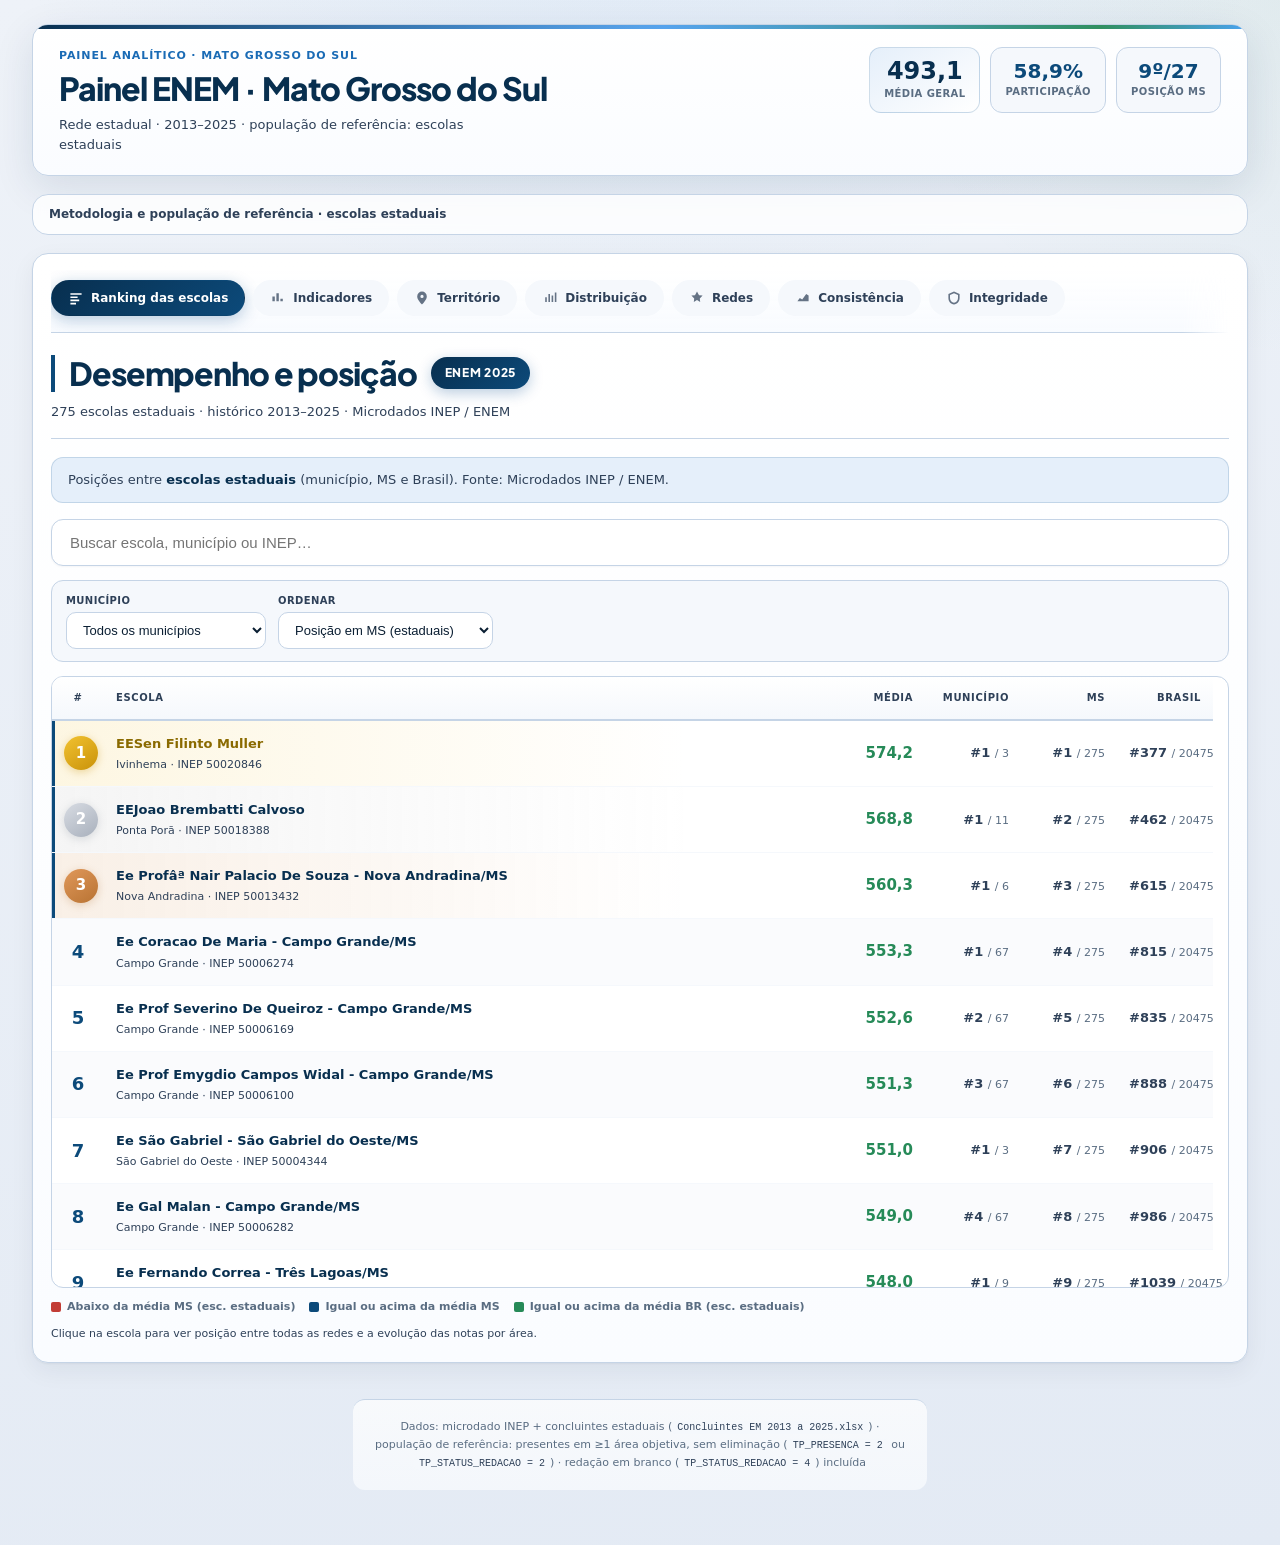
==== commit 8ad6c5d7: "fix(docs): alinhar colunas da tabela de ranking O display:inline-flex nos td do top 3 (Fase 1) quebr" ====
--- a/docs/index.html
+++ b/docs/index.html
@@ -28,7 +28,7 @@
 <link rel="preconnect" href="https://fonts.gstatic.com" crossorigin />
 <link href="https://fonts.googleapis.com/css2?family=Plus+Jakarta+Sans:wght@600;700;800&display=swap" rel="stylesheet" />
 <link rel="icon" href="data:image/svg+xml,%3Csvg xmlns='http://www.w3.org/2000/svg' viewBox='0 0 32 32'%3E%3Crect width='32' height='32' rx='6' fill='%230A4D8C'/%3E%3Ctext x='16' y='22' text-anchor='middle' font-size='14' font-family='Segoe UI,sans-serif' fill='white'%3EMS%3C/text%3E%3C/svg%3E" />
-<link rel="stylesheet" href="style.css?v=40">
+<link rel="stylesheet" href="style.css?v=41">
 </head>
 <body class="dash-loading">
 <div class="wrap">
@@ -100,14 +100,22 @@
         </div>
         <div class="rank-table-wrap">
           <table class="rank-table" aria-describedby="rankEscMeta">
+            <colgroup>
+              <col class="rk-col-pos">
+              <col class="rk-col-nome">
+              <col class="rk-col-num">
+              <col class="rk-col-rank">
+              <col class="rk-col-rank">
+              <col class="rk-col-rank">
+            </colgroup>
             <thead>
               <tr>
-                <th>#</th>
-                <th>Escola</th>
-                <th>Média</th>
-                <th>Município</th>
-                <th>MS</th>
-                <th>Brasil</th>
+                <th class="rk-th-pos" scope="col">#</th>
+                <th class="rk-th-nome" scope="col">Escola</th>
+                <th class="rk-th-num" scope="col">Média</th>
+                <th class="rk-th-rank" scope="col">Município</th>
+                <th class="rk-th-rank" scope="col">MS</th>
+                <th class="rk-th-rank" scope="col">Brasil</th>
               </tr>
             </thead>
             <tbody id="rankEscBody">
@@ -625,7 +633,7 @@
 <script defer src="js/chart-factory.js?v=8" charset="utf-8"></script>
 <script defer src="js/app-context.js?v=4" charset="utf-8"></script>
 <script defer src="js/area-detail.js?v=12" charset="utf-8"></script>
-<script defer src="js/ranking-escolas-section.js?v=14" charset="utf-8"></script>
+<script defer src="js/ranking-escolas-section.js?v=15" charset="utf-8"></script>
 <script defer src="js/kpi-section.js?v=9" charset="utf-8"></script>
 <script defer src="js/trajectory-section.js?v=15" charset="utf-8"></script>
 <script defer src="js/redes-section.js?v=7" charset="utf-8"></script>
--- a/docs/style.css
+++ b/docs/style.css
@@ -453,11 +453,17 @@
 .rank-toolbar{display:flex;flex-wrap:wrap;gap:12px;align-items:flex-end;margin:0 0 14px;padding:12px 14px;background:var(--bg-subtle);border-radius:var(--radius-sm);border:1px solid var(--borda)}
 .rank-toolbar label{font-size:10px;font-weight:700;color:var(--txt2);text-transform:uppercase;letter-spacing:.04em;display:flex;flex-direction:column;gap:4px}
 .rank-toolbar input,.rank-toolbar select{padding:9px 12px;border:1px solid var(--borda);border-radius:10px;font-size:13px;background:#fff;min-width:160px;color:var(--txt)}
-.rank-table-wrap{overflow:auto;max-height:min(68vh,640px);border:1px solid var(--borda);border-radius:var(--radius-sm);background:#fff;box-shadow:inset 0 1px 0 rgba(255,255,255,.8)}
-.rank-table{width:100%;border-collapse:collapse;font-size:13px}
+.rank-table-wrap{overflow:auto;max-height:min(68vh,640px);border:1px solid var(--borda);border-radius:var(--radius-sm);background:#fff;box-shadow:inset 0 1px 0 rgba(255,255,255,.8);scrollbar-gutter:stable}
+.rank-table{width:100%;border-collapse:collapse;font-size:13px;table-layout:fixed}
+.rank-table .rk-col-pos{width:52px}
+.rank-table .rk-col-num{width:88px}
+.rank-table .rk-col-rank{width:96px}
 .rank-table thead th{position:sticky;top:0;background:linear-gradient(180deg,#fff,#F5F8FC);z-index:2;padding:13px 12px;text-align:left;
   font-size:10px;font-weight:800;text-transform:uppercase;letter-spacing:.06em;color:var(--txt2);
   border-bottom:2px solid var(--borda);white-space:nowrap}
+.rank-table thead th.rk-th-pos{width:52px;text-align:center}
+.rank-table thead th.rk-th-num,
+.rank-table thead th.rk-th-rank{text-align:right}
 .rank-table tbody td{padding:13px 12px;border-bottom:1px solid var(--bg-subtle);vertical-align:middle;color:var(--txt)}
 .rank-table tbody tr:nth-child(even){background:rgba(248,250,252,.7)}
 .rank-table tbody tr:last-child td{border-bottom:none}
@@ -580,13 +586,14 @@
 .rank-table tbody tr.rk-top-3{background:linear-gradient(90deg,rgba(205,127,50,.12),rgba(255,255,255,0) 55%)!important}
 .rank-table tbody tr.rk-top-1 .rk-pos,
 .rank-table tbody tr.rk-top-2 .rk-pos,
-.rank-table tbody tr.rk-top-3 .rk-pos{
+.rank-table tbody tr.rk-top-3 .rk-pos{text-align:center;vertical-align:middle}
+.rank-table .rk-pos-badge{
   display:inline-flex;align-items:center;justify-content:center;
-  width:34px;height:34px;border-radius:50%;font-size:15px;font-weight:900;margin:0 auto
-}
-.rank-table tbody tr.rk-top-1 .rk-pos{background:linear-gradient(145deg,#F2C230,#C9920A);color:#fff;box-shadow:0 2px 8px rgba(201,146,10,.35)}
-.rank-table tbody tr.rk-top-2 .rk-pos{background:linear-gradient(145deg,#D8DCE3,#A8B0BC);color:#fff;box-shadow:0 2px 8px rgba(120,130,145,.25)}
-.rank-table tbody tr.rk-top-3 .rk-pos{background:linear-gradient(145deg,#E0985A,#B87333);color:#fff;box-shadow:0 2px 8px rgba(184,115,51,.28)}
+  width:34px;height:34px;border-radius:50%;font-size:15px;font-weight:900;line-height:1
+}
+.rank-table tbody tr.rk-top-1 .rk-pos-badge{background:linear-gradient(145deg,#F2C230,#C9920A);color:#fff;box-shadow:0 2px 8px rgba(201,146,10,.35)}
+.rank-table tbody tr.rk-top-2 .rk-pos-badge{background:linear-gradient(145deg,#D8DCE3,#A8B0BC);color:#fff;box-shadow:0 2px 8px rgba(120,130,145,.25)}
+.rank-table tbody tr.rk-top-3 .rk-pos-badge{background:linear-gradient(145deg,#E0985A,#B87333);color:#fff;box-shadow:0 2px 8px rgba(184,115,51,.28)}
 .rank-table tbody tr.rk-top-1 .rk-nome .b{color:#8A6A00}
 .rank-table tbody tr.rk-highlight.rk-top-1,
 .rank-table tbody tr.rk-highlight.rk-top-2,
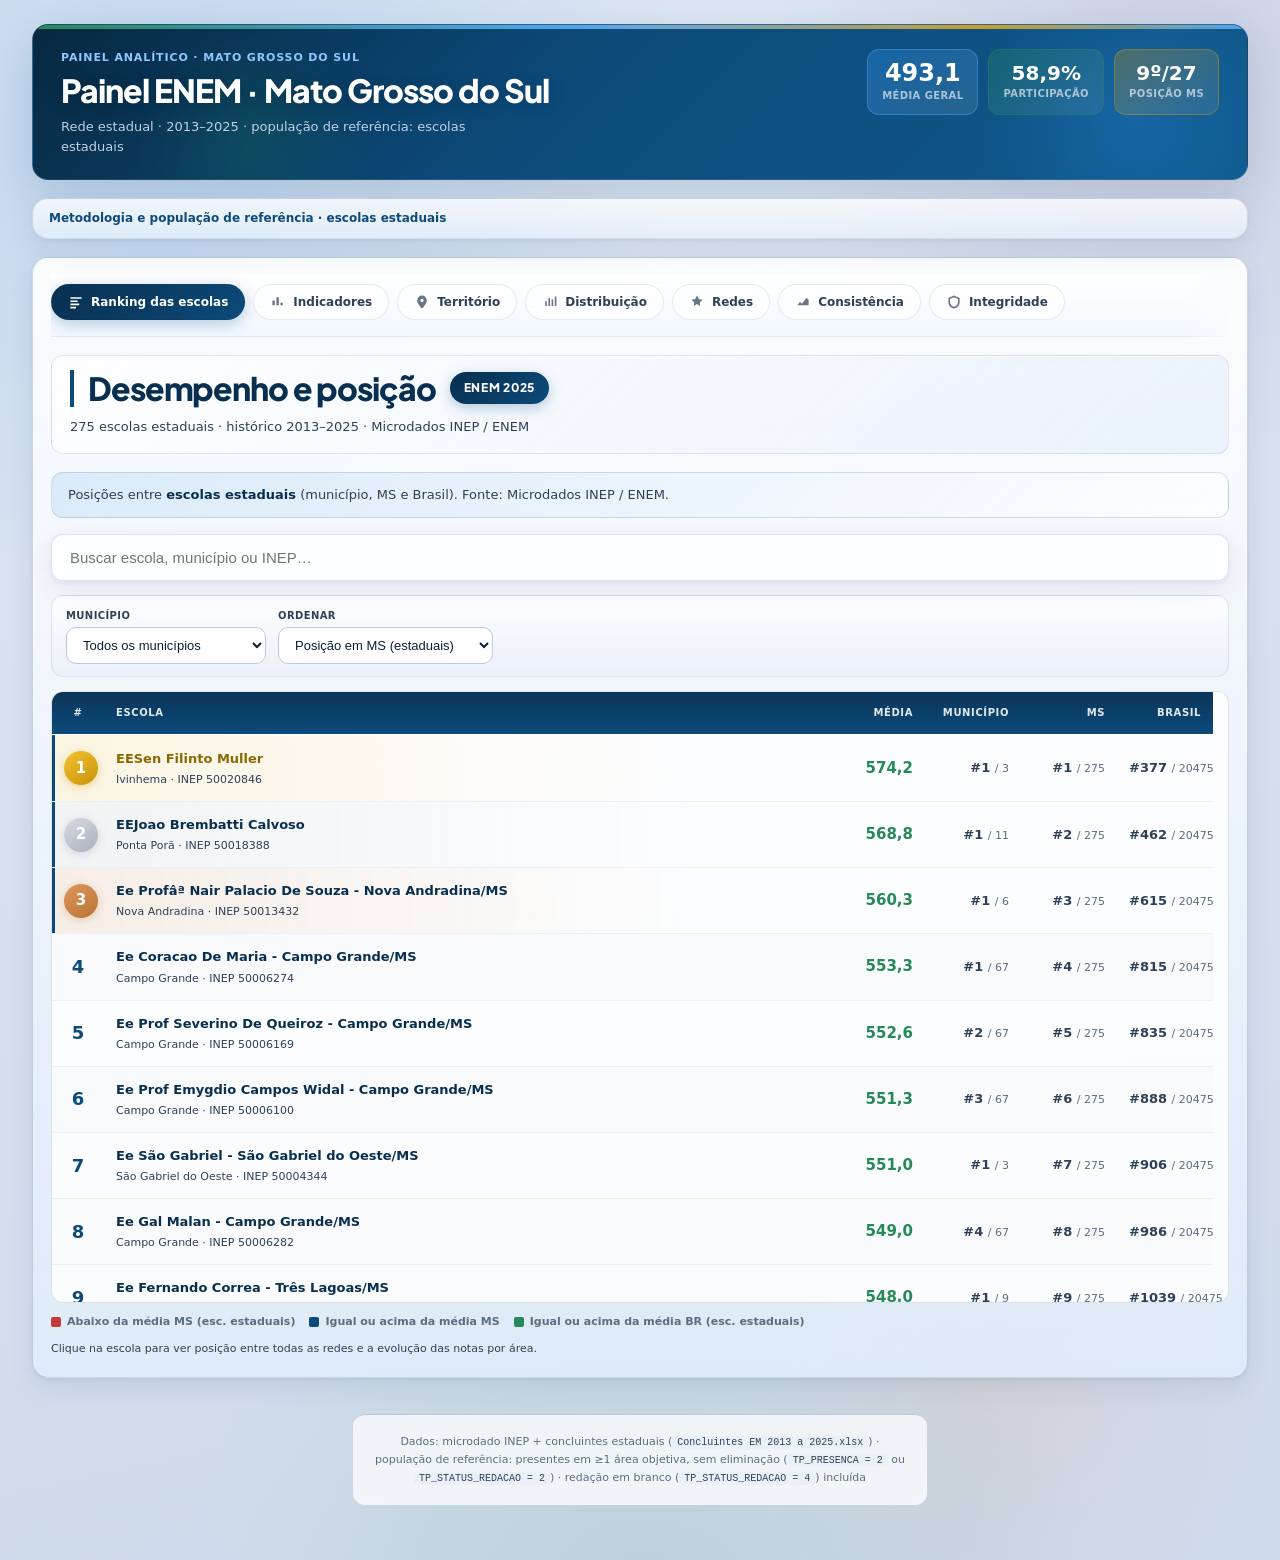
==== commit 1089413e: "feat(docs): tema visual mais rico — menos branco, mais profundidade - Fundo com mesh gradiente mais " ====
--- a/docs/index.html
+++ b/docs/index.html
@@ -28,7 +28,7 @@
 <link rel="preconnect" href="https://fonts.gstatic.com" crossorigin />
 <link href="https://fonts.googleapis.com/css2?family=Plus+Jakarta+Sans:wght@600;700;800&display=swap" rel="stylesheet" />
 <link rel="icon" href="data:image/svg+xml,%3Csvg xmlns='http://www.w3.org/2000/svg' viewBox='0 0 32 32'%3E%3Crect width='32' height='32' rx='6' fill='%230A4D8C'/%3E%3Ctext x='16' y='22' text-anchor='middle' font-size='14' font-family='Segoe UI,sans-serif' fill='white'%3EMS%3C/text%3E%3C/svg%3E" />
-<link rel="stylesheet" href="style.css?v=41">
+<link rel="stylesheet" href="style.css?v=42">
 </head>
 <body class="dash-loading">
 <div class="wrap">
@@ -527,9 +527,11 @@
       <h3 id="redeGapTitle">Distância por área · estadual − outras redes de MS (2025)
         <span class="help">i<span class="tip"><b>Como ler:</b> barras agrupadas por área mostram a diferença entre a rede estadual de MS e cada outra rede de MS no ano selecionado. <b>Negativo (abaixo de zero)</b> = estadual abaixo da rede; positivo = acima. Cor = rede.</span></span></h3>
       <div class="coh"><span class="dot"></span> Estadual menos a outra rede de MS · abaixo de zero = estadual atrás</div>
-      <div style="display:flex;gap:10px;margin:8px 0;align-items:center;flex-wrap:wrap">
-        <span style="font-size:12px;color:var(--muted)">Ano:</span>
-        <select id="redeGapAno" name="redeGapAno" aria-label="Ano da distância por rede" style="padding:4px 8px;border:1px solid var(--borda);border-radius:6px;font-size:12px"></select>
+      <div class="chart-toolbar" role="group" aria-label="Ano da distância por rede">
+        <div class="chart-field">
+          <label for="redeGapAno">Ano</label>
+          <select id="redeGapAno" name="redeGapAno" class="dash-select" aria-label="Ano da distância por rede"></select>
+        </div>
       </div>
       <div id="g_redegap" class="plot"></div>
       <div class="nota">A maior distância está ante a rede privada de MS; ante a municipal a comparação é frágil pelo N pequeno.</div>
@@ -577,7 +579,13 @@
     <div class="card card--chart card--insight">
       <h3>Eliminados por edição
         <span class="help">i<span class="tip"><b>O que é:</b> candidatos eliminados em alguma área (<code>TP_PRESENCA = 2</code>) ou na redação (<code>TP_STATUS_REDACAO = 2</code>, anulada). <b>Como ler:</b> barras empilhadas por motivo (CN/CH/LC/MT + redação anulada). A linha vermelha = taxa total de eliminação sobre o compareceu (%). <code>TP_STATUS_REDACAO = 4</code> (em branco) entra em “sem nota”, não aqui.</span></span></h3>
-      <div class="coh"><span class="dot"></span> Barras = eliminados absolutos · linha = % do compareceu · seletor de rede abaixo</div>
+      <div class="coh"><span class="dot"></span> Barras = eliminados absolutos · linha = % do compareceu · filtro de rede acima do gráfico</div>
+      <div class="chart-toolbar" role="group" aria-label="Filtro de rede">
+        <div class="chart-field">
+          <label for="integRedeSel">Rede</label>
+          <select id="integRedeSel" class="dash-select" aria-label="Rede para eliminados por edição"></select>
+        </div>
+      </div>
       <div id="g_integ_elim" class="plot"></div>
       <div class="nota">No recorte de <span data-dyn="rangeText">2019 a 2025</span>, Linguagens e Ciências Humanas concentram boa parte das eliminações, sem predominância consistente da redação.</div>
     </div>
@@ -630,14 +638,14 @@
 </div>
 <script defer src="js/config.js?v=11" charset="utf-8"></script>
 <script defer src="js/data-utils.js?v=4" charset="utf-8"></script>
-<script defer src="js/chart-factory.js?v=8" charset="utf-8"></script>
+<script defer src="js/chart-factory.js?v=9" charset="utf-8"></script>
 <script defer src="js/app-context.js?v=4" charset="utf-8"></script>
 <script defer src="js/area-detail.js?v=12" charset="utf-8"></script>
 <script defer src="js/ranking-escolas-section.js?v=15" charset="utf-8"></script>
 <script defer src="js/kpi-section.js?v=9" charset="utf-8"></script>
 <script defer src="js/trajectory-section.js?v=15" charset="utf-8"></script>
-<script defer src="js/redes-section.js?v=7" charset="utf-8"></script>
-<script defer src="js/integridade-section.js?v=9" charset="utf-8"></script>
+<script defer src="js/redes-section.js?v=8" charset="utf-8"></script>
+<script defer src="js/integridade-section.js?v=10" charset="utf-8"></script>
 <script defer src="js/stats-section.js?v=30" charset="utf-8"></script>
 <script defer src="js/cv-section.js?v=6" charset="utf-8"></script>
 <script defer src="js/drill-section.js?v=29" charset="utf-8"></script>
--- a/docs/style.css
+++ b/docs/style.css
@@ -1,18 +1,19 @@
 :root{
-  --bg-app:#EEF2F8;
-  --bg-app2:#E3EAF4;
-  --bg-card:#FFFFFF;
-  --bg-subtle:#F5F8FC;
-  --insight:#EEF4FA;
-  --plot-bg:#F8FAFD;
+  --bg-app:#DDE6F2;
+  --bg-app2:#CFDAEA;
+  --bg-card:rgba(255,255,255,.88);
+  --bg-surface:rgba(248,251,255,.92);
+  --bg-subtle:#EAF0F8;
+  --insight:#E3EDF8;
+  --plot-bg:#EEF4FA;
   --txt:#0B1F33;
   --txt2:#2E4058;
   --muted:#5A6D82;
-  --borda:#C5D4E6;
+  --borda:#B8C9DE;
   --accent:#0C4A7A;
   --accent-light:#1A6BB5;
-  --accent-soft:#E5EFFA;
-  --accent-glow:rgba(12,74,122,.09);
+  --accent-soft:#D6E8F8;
+  --accent-glow:rgba(12,74,122,.12);
   --accent-bright:#2B8CE8;
   --azul:#0C4A7A;
   --azul-esc:#082F4F;
@@ -25,8 +26,8 @@
   --roxo:#5E4588;
   --radius:16px;
   --radius-sm:12px;
-  --shadow:0 1px 2px rgba(11,31,51,.05),0 8px 24px rgba(11,31,51,.06);
-  --shadow-lg:0 12px 40px rgba(8,47,79,.11);
+  --shadow:0 2px 4px rgba(8,47,79,.06),0 10px 28px rgba(8,47,79,.08);
+  --shadow-lg:0 16px 44px rgba(8,47,79,.14);
   --card-gap:14px;
   --content-max:1520px;
   --font-display:"Plus Jakarta Sans","Segoe UI",system-ui,sans-serif;
@@ -38,8 +39,10 @@
 *{box-sizing:border-box}
 body{margin:0;
   background:
-    radial-gradient(ellipse 90% 55% at 50% -12%,rgba(43,140,232,.09),transparent 58%),
-    radial-gradient(ellipse 60% 45% at 100% 0%,rgba(38,138,88,.06),transparent 52%),
+    radial-gradient(ellipse 72% 52% at 12% 8%,rgba(43,140,232,.16),transparent 58%),
+    radial-gradient(ellipse 58% 48% at 92% 4%,rgba(94,69,136,.12),transparent 54%),
+    radial-gradient(ellipse 64% 46% at 50% 102%,rgba(38,138,88,.12),transparent 56%),
+    radial-gradient(ellipse 40% 35% at 78% 88%,rgba(217,106,26,.08),transparent 52%),
     linear-gradient(168deg,var(--bg-app) 0%,var(--bg-app2) 100%);
   color:var(--txt);
   font-family:var(--font-body);font-size:15px;line-height:1.55;
@@ -49,40 +52,53 @@
 @media (max-width:1200px){.wrap{padding:16px 18px 40px}}
 
 /* ---- cabeçalho ---- */
-.page-header{position:relative;background:linear-gradient(180deg,#fff 0%,#FAFCFF 100%);border:1px solid var(--borda);border-radius:var(--radius);
-  padding:22px 26px 20px;box-shadow:var(--shadow-lg);margin-bottom:18px;overflow:hidden}
-.page-header-accent{position:absolute;top:0;left:0;right:0;height:4px;background:linear-gradient(90deg,var(--azul-esc),var(--accent-bright) 52%,var(--verde) 88%,var(--azul-claro))}
-.page-header-accent::after{content:'';position:absolute;inset:0;background:linear-gradient(90deg,transparent,rgba(255,255,255,.35),transparent);opacity:.6}
-.page-header-top{display:flex;align-items:flex-start;justify-content:space-between;gap:24px;flex-wrap:wrap}
+.page-header{position:relative;background:linear-gradient(135deg,#062840 0%,#0C4A7A 42%,#0F5A8C 100%);border:1px solid rgba(255,255,255,.12);border-radius:var(--radius);
+  padding:24px 28px 22px;box-shadow:var(--shadow-lg);margin-bottom:18px;overflow:hidden}
+.page-header::before{content:'';position:absolute;top:-45%;right:-4%;width:320px;height:320px;border-radius:50%;
+  background:radial-gradient(circle,rgba(43,140,232,.28),transparent 68%);pointer-events:none}
+.page-header::after{content:'';position:absolute;bottom:-55%;left:8%;width:240px;height:240px;border-radius:50%;
+  background:radial-gradient(circle,rgba(38,138,88,.18),transparent 68%);pointer-events:none}
+.page-header-accent{position:absolute;top:0;left:0;right:0;height:4px;background:linear-gradient(90deg,var(--verde),var(--accent-bright) 45%,var(--dourado) 78%,var(--azul-claro));z-index:1}
+.page-header-accent::after{content:'';position:absolute;inset:0;background:linear-gradient(90deg,transparent,rgba(255,255,255,.4),transparent);opacity:.55}
+.page-header-top{display:flex;align-items:flex-start;justify-content:space-between;gap:24px;flex-wrap:wrap;position:relative;z-index:2}
 .page-header-brand{flex:1;min-width:240px}
-.page-eyebrow{margin:0 0 6px;font-size:11px;font-weight:700;letter-spacing:.08em;text-transform:uppercase;color:var(--accent-light)}
-.page-header h1{margin:0;font-size:clamp(24px,2.6vw,32px);font-weight:800;color:var(--azul-esc);letter-spacing:-.03em;line-height:1.15}
-.page-sub{margin:8px 0 0;font-size:var(--text-sm);color:var(--txt2);max-width:52ch}
+.page-eyebrow{margin:0 0 6px;font-size:11px;font-weight:700;letter-spacing:.08em;text-transform:uppercase;color:#8ec8ff}
+.page-header h1{margin:0;font-size:clamp(24px,2.6vw,32px);font-weight:800;color:#fff;letter-spacing:-.03em;line-height:1.15;text-shadow:0 2px 18px rgba(0,0,0,.18)}
+.page-sub{margin:8px 0 0;font-size:var(--text-sm);color:rgba(214,230,245,.88);max-width:52ch}
 .page-header-badges{display:flex;gap:10px;flex-wrap:wrap;align-items:stretch}
 .hdr-badge{display:flex;flex-direction:column;justify-content:center;gap:2px;min-width:96px;padding:10px 14px;
-  background:var(--bg-subtle);border:1px solid var(--borda);border-radius:var(--radius-sm);text-align:center}
-.hdr-badge strong{font-size:20px;font-weight:800;color:var(--accent);line-height:1.1}
-.hdr-badge small{font-size:10px;font-weight:600;color:var(--muted);text-transform:uppercase;letter-spacing:.04em}
-.hdr-badge-primary{background:linear-gradient(145deg,var(--accent-soft),#fff);border-color:rgba(10,77,140,.18)}
-.hdr-badge-primary strong{font-size:24px;color:var(--azul-esc)}
+  background:rgba(255,255,255,.08);border:1px solid rgba(255,255,255,.16);border-radius:var(--radius-sm);text-align:center;backdrop-filter:blur(8px)}
+.hdr-badge strong{font-size:20px;font-weight:800;color:#fff;line-height:1.1}
+.hdr-badge small{font-size:10px;font-weight:600;color:rgba(255,255,255,.62);text-transform:uppercase;letter-spacing:.04em}
+.hdr-badge-primary{background:linear-gradient(145deg,rgba(43,140,232,.38),rgba(255,255,255,.1));border-color:rgba(75,163,239,.45)}
+.hdr-badge-primary strong{font-size:24px;color:#fff}
+.page-header-badges .hdr-badge:nth-child(2){background:linear-gradient(145deg,rgba(38,138,88,.32),rgba(255,255,255,.08));border-color:rgba(38,138,88,.42)}
+.page-header-badges .hdr-badge:nth-child(3){background:linear-gradient(145deg,rgba(201,146,16,.32),rgba(255,255,255,.08));border-color:rgba(201,146,16,.42)}
 @media (max-width:760px){.page-header-badges{width:100%}.hdr-badge{flex:1;min-width:0}}
-.ref-note{margin:0 0 18px;border:1px solid var(--borda);border-radius:var(--radius);background:rgba(255,255,255,.82);overflow:hidden;backdrop-filter:blur(8px)}
-.ref-note summary{cursor:pointer;padding:10px 16px;font-size:12px;font-weight:600;color:var(--txt2);list-style:none}
+.ref-note{margin:0 0 18px;border:1px solid rgba(12,74,122,.14);border-radius:var(--radius);background:linear-gradient(180deg,rgba(255,255,255,.78),rgba(232,242,252,.72));overflow:hidden;backdrop-filter:blur(10px);box-shadow:var(--shadow)}
+.ref-note summary{cursor:pointer;padding:10px 16px;font-size:12px;font-weight:600;color:var(--accent);list-style:none}
 .ref-note summary::-webkit-details-marker{display:none}
 .ref-note .ref-body{padding:0 16px 14px;font-size:12px;color:var(--txt2);line-height:1.55}
 
 /* ---- abas do painel ---- */
-.dash-tabs{margin:0 0 20px;background:linear-gradient(180deg,#fff,#FAFCFF);border:1px solid var(--borda);border-radius:var(--radius);
-  box-shadow:var(--shadow);padding:16px 18px 20px;overflow:visible;min-width:0}
-.dash-tablist{display:flex;flex-wrap:wrap;gap:8px;padding:10px 0 16px;border-bottom:1px solid var(--borda);margin-bottom:18px;
+.dash-tabs{margin:0 0 20px;background:linear-gradient(180deg,rgba(255,255,255,.88),rgba(232,242,252,.82));border:1px solid rgba(12,74,122,.14);border-radius:var(--radius);
+  box-shadow:var(--shadow);padding:16px 18px 20px;overflow:visible;min-width:0;transition:background .35s ease,border-color .35s ease}
+.dash-tabs[data-active-tab="tab-ranking"]{background:linear-gradient(180deg,rgba(255,255,255,.9),rgba(225,237,250,.84));border-color:rgba(12,74,122,.2)}
+.dash-tabs[data-active-tab="tab-panorama"]{background:linear-gradient(180deg,rgba(255,255,255,.9),rgba(225,244,234,.84));border-color:rgba(38,138,88,.22)}
+.dash-tabs[data-active-tab="tab-territorio"]{background:linear-gradient(180deg,rgba(255,255,255,.9),rgba(252,236,220,.84));border-color:rgba(217,106,26,.22)}
+.dash-tabs[data-active-tab="tab-distribuicao"]{background:linear-gradient(180deg,rgba(255,255,255,.9),rgba(236,228,248,.84));border-color:rgba(94,69,136,.22)}
+.dash-tabs[data-active-tab="tab-redes"]{background:linear-gradient(180deg,rgba(255,255,255,.9),rgba(220,238,252,.84));border-color:rgba(26,107,181,.22)}
+.dash-tabs[data-active-tab="tab-consistencia"]{background:linear-gradient(180deg,rgba(255,255,255,.9),rgba(248,240,214,.84));border-color:rgba(201,146,16,.22)}
+.dash-tabs[data-active-tab="tab-integridade"]{background:linear-gradient(180deg,rgba(255,255,255,.9),rgba(252,226,224,.84));border-color:rgba(194,61,54,.22)}
+.dash-tablist{display:flex;flex-wrap:wrap;gap:8px;padding:10px 0 16px;border-bottom:1px solid rgba(12,74,122,.12);margin-bottom:18px;
   overflow-x:auto;-webkit-overflow-scrolling:touch;scrollbar-width:thin;position:sticky;top:0;z-index:40;
-  background:linear-gradient(180deg,rgba(255,255,255,.97) 0%,rgba(248,251,255,.94) 100%);
+  background:linear-gradient(180deg,rgba(255,255,255,.94) 0%,rgba(240,247,255,.9) 100%);
   backdrop-filter:blur(14px);-webkit-backdrop-filter:blur(14px);
   mask-image:linear-gradient(90deg,#000 96%,transparent);-webkit-mask-image:linear-gradient(90deg,#000 96%,transparent);
   transition:box-shadow .2s ease}
 .dash-tabs.is-scrolled .dash-tablist{box-shadow:0 6px 20px rgba(11,31,51,.07)}
 @media (max-width:760px){.dash-tablist{flex-wrap:nowrap;padding-bottom:12px;mask-image:linear-gradient(90deg,#000 88%,transparent);-webkit-mask-image:linear-gradient(90deg,#000 88%,transparent)}}
-.dash-tab{display:inline-flex;align-items:center;gap:7px;appearance:none;border:1px solid transparent;background:var(--bg-subtle);color:var(--txt2);
+.dash-tab{display:inline-flex;align-items:center;gap:7px;appearance:none;border:1px solid rgba(12,74,122,.1);background:rgba(255,255,255,.72);color:var(--txt2);
   border-radius:999px;padding:9px 16px;font-size:var(--text-xs);font-weight:700;cursor:pointer;transition:background .15s,border-color .15s,color .15s,box-shadow .15s;
   font-family:inherit;line-height:1.2;white-space:nowrap}
 .dash-tab-icon{width:16px;height:16px;flex-shrink:0;opacity:.72}
@@ -107,7 +123,16 @@
 
 /* ---- hero por aba (Fase 1) ---- */
 .tab-hero,
-.rank-panel-head{margin:0 0 18px;padding:4px 0 16px;border-bottom:1px solid var(--borda)}
+.rank-panel-head{margin:0 0 18px;padding:14px 18px 16px;border-radius:var(--radius-sm);
+  background:linear-gradient(135deg,rgba(255,255,255,.78),rgba(225,237,250,.62));
+  border:1px solid rgba(12,74,122,.12);box-shadow:inset 0 1px 0 rgba(255,255,255,.65)}
+.dash-tabs[data-active-tab="tab-panorama"] .tab-hero,
+.dash-tabs[data-active-tab="tab-panorama"] .rank-panel-head{background:linear-gradient(135deg,rgba(255,255,255,.78),rgba(220,244,232,.62));border-color:rgba(38,138,88,.14)}
+.dash-tabs[data-active-tab="tab-territorio"] .tab-hero{background:linear-gradient(135deg,rgba(255,255,255,.78),rgba(252,236,220,.62));border-color:rgba(217,106,26,.14)}
+.dash-tabs[data-active-tab="tab-distribuicao"] .tab-hero{background:linear-gradient(135deg,rgba(255,255,255,.78),rgba(236,228,248,.62));border-color:rgba(94,69,136,.14)}
+.dash-tabs[data-active-tab="tab-redes"] .tab-hero{background:linear-gradient(135deg,rgba(255,255,255,.78),rgba(220,238,252,.62));border-color:rgba(26,107,181,.14)}
+.dash-tabs[data-active-tab="tab-consistencia"] .tab-hero{background:linear-gradient(135deg,rgba(255,255,255,.78),rgba(248,240,214,.62));border-color:rgba(201,146,16,.14)}
+.dash-tabs[data-active-tab="tab-integridade"] .tab-hero{background:linear-gradient(135deg,rgba(255,255,255,.78),rgba(252,226,224,.62));border-color:rgba(194,61,54,.14)}
 .tab-hero-row,
 .rank-panel-head-row{display:flex;align-items:center;gap:14px;flex-wrap:wrap}
 .tab-hero h2,
@@ -138,7 +163,7 @@
 
 .kpis{display:grid;grid-template-columns:repeat(4,1fr);gap:var(--card-gap);margin:0 0 var(--card-gap)}
 .kpis-areas{grid-template-columns:repeat(5,1fr);margin-top:0;margin-bottom:0}
-.kpi-areas-section{margin:0 0 var(--card-gap);padding:16px 18px 18px;background:var(--bg-card);border:1px solid var(--borda);
+.kpi-areas-section{margin:0 0 var(--card-gap);padding:16px 18px 18px;background:linear-gradient(165deg,rgba(255,255,255,.88),rgba(225,237,250,.78));border:1px solid rgba(12,74,122,.14);
   border-radius:var(--radius);box-shadow:var(--shadow)}
 .kpi-areas-head{display:flex;align-items:flex-end;justify-content:space-between;gap:12px;flex-wrap:wrap;margin-bottom:12px}
 .kpi-areas-title{margin:0;font-size:16px;font-weight:800;color:var(--azul-esc)}
@@ -147,12 +172,12 @@
 @media (max-width:1100px){.kpis{grid-template-columns:repeat(2,1fr)}.kpis-areas{grid-template-columns:repeat(3,1fr)}}
 @media (max-width:700px){.kpis-areas{grid-template-columns:repeat(2,1fr)}}
 
-.kpi{position:relative;background:linear-gradient(180deg,#fff,#FAFCFF);border:1px solid var(--borda);border-radius:var(--radius-sm);
+.kpi{position:relative;background:linear-gradient(165deg,rgba(255,255,255,.92),rgba(232,242,252,.82));border:1px solid rgba(12,74,122,.12);border-radius:var(--radius-sm);
   padding:16px 18px;box-shadow:var(--shadow);transition:box-shadow .15s,transform .15s,border-color .15s}
-.kpi:hover{box-shadow:var(--shadow-lg);border-color:rgba(10,77,140,.18);transform:translateY(-1px)}
-.kpi-primary{padding:20px 22px;background:linear-gradient(160deg,#fff 0%,var(--accent-soft) 120%);border-color:rgba(10,77,140,.16)}
+.kpi:hover{box-shadow:var(--shadow-lg);border-color:rgba(10,77,140,.22);transform:translateY(-1px)}
+.kpi-primary{padding:20px 22px;background:linear-gradient(155deg,rgba(255,255,255,.95) 0%,rgba(214,232,248,.88) 120%);border-color:rgba(10,77,140,.2)}
 .kpi-primary .val{font-size:clamp(32px,3.2vw,40px);color:var(--azul-esc)}
-.kpi-primary.kpi-accent-green{background:linear-gradient(160deg,#fff 0%,rgba(46,173,110,.09) 120%);border-color:rgba(46,173,110,.2)}
+.kpi-primary.kpi-accent-green{background:linear-gradient(155deg,rgba(255,255,255,.95) 0%,rgba(210,240,224,.88) 120%);border-color:rgba(38,138,88,.24)}
 .kpi-primary.kpi-accent-green .val{color:#1F7A4F}
 .kpi .lbl{font-size:var(--text-xs);font-weight:700;letter-spacing:.04em;color:var(--muted);margin:0 0 10px}
 .kpi .rowv{display:flex;align-items:flex-end;justify-content:space-between;gap:10px}
@@ -170,7 +195,7 @@
 @media (max-width:700px){.area-chips{grid-template-columns:repeat(2,minmax(0,1fr))}}
 .area-chip{
   position:relative;display:flex;flex-direction:column;gap:8px;padding:14px 14px 12px;
-  background:linear-gradient(160deg,#fff 0%,color-mix(in srgb,var(--chip-color,var(--accent)) 6%,#fff) 100%);
+  background:linear-gradient(160deg,rgba(255,255,255,.92) 0%,color-mix(in srgb,var(--chip-color,var(--accent)) 12%,rgba(228,238,250,.88)) 100%);
   border:1px solid color-mix(in srgb,var(--chip-color,var(--accent)) 22%,var(--borda));
   border-radius:var(--radius-sm);box-shadow:var(--shadow);transition:transform .15s,box-shadow .15s,border-color .15s;
   overflow:hidden
@@ -191,7 +216,7 @@
 .kpi.neg .val{color:var(--critico)}
 
 /* ---- funil ---- */
-.funil{margin:0 0 var(--card-gap);background:var(--bg-card);border:1px solid var(--borda);border-radius:var(--radius);padding:18px 20px;box-shadow:var(--shadow)}
+.funil{margin:0 0 var(--card-gap);background:linear-gradient(165deg,rgba(255,255,255,.88),rgba(225,237,250,.76));border:1px solid rgba(12,74,122,.14);border-radius:var(--radius);padding:18px 20px;box-shadow:var(--shadow)}
 .funil .fh{font-weight:800;color:var(--azul-esc);font-size:16px}
 .funil .fsub{font-size:var(--text-xs);color:var(--txt2)}
 .funil .fl{display:flex;align-items:center;gap:10px;margin-bottom:12px;flex-wrap:wrap}
@@ -203,6 +228,12 @@
   .fstages-funnel .fstage::after{display:none!important}
 }
 .fstage{position:relative;padding:14px 16px;background:var(--bg-subtle);border:1px solid var(--borda);border-radius:0}
+.fstages-funnel .fstage:nth-child(1){background:linear-gradient(160deg,rgba(12,74,122,.1),rgba(255,255,255,.88));border-color:rgba(12,74,122,.18)}
+.fstages-funnel .fstage:nth-child(2){background:linear-gradient(160deg,rgba(26,107,181,.09),rgba(255,255,255,.88));border-color:rgba(26,107,181,.16)}
+.fstages-funnel .fstage:nth-child(3){background:linear-gradient(160deg,rgba(38,138,88,.1),rgba(255,255,255,.88));border-color:rgba(38,138,88,.18)}
+.fstages-funnel .fstage:nth-child(1) .fstage-bar i{background:linear-gradient(90deg,var(--azul-claro),var(--accent))}
+.fstages-funnel .fstage:nth-child(2) .fstage-bar i{background:linear-gradient(90deg,#3d8fd4,var(--accent-light))}
+.fstages-funnel .fstage:nth-child(3) .fstage-bar i{background:linear-gradient(90deg,#4cb87a,var(--verde))}
 .fstages:not(.fstages-funnel) .fstage:first-child{border-radius:var(--radius-sm) 0 0 var(--radius-sm)}
 .fstages:not(.fstages-funnel) .fstage:last-child{border-radius:0 var(--radius-sm) var(--radius-sm) 0}
 .fstages-funnel .fstage{
@@ -225,7 +256,7 @@
 .fstage .fv{font-size:clamp(22px,2.2vw,28px);font-weight:800;color:var(--accent);line-height:1;font-variant-numeric:tabular-nums;font-family:var(--font-display)}
 .fstage .fk{font-size:11px;color:var(--muted);text-transform:uppercase;letter-spacing:.05em;font-weight:700;line-height:1.35}
 .fstage .fp{font-size:var(--text-xs);font-weight:600;color:var(--txt2);margin-top:2px;line-height:1.4}
-.fstage.hl{background:linear-gradient(160deg,rgba(46,173,110,.1),#fff);border-color:rgba(46,173,110,.28);z-index:2;box-shadow:0 4px 18px rgba(46,173,110,.12)}
+.fstage.hl{background:linear-gradient(160deg,rgba(38,138,88,.18),rgba(255,255,255,.88));border-color:rgba(38,138,88,.34);z-index:2;box-shadow:0 4px 18px rgba(38,138,88,.16)}
 .fstage.hl .fv{color:#1a7a4a}
 @media (max-width:900px){.fstages{grid-template-columns:repeat(2,1fr);gap:var(--card-gap)}}
 
@@ -245,27 +276,27 @@
 .grid2>.card,.grid2u>.card,.traj-charts-stack>.card{min-width:0;max-width:100%}
 @media (max-width:1200px){.grid2,.grid2u,.traj-charts-stack{grid-template-columns:1fr}.traj-charts-stack>.card:first-child,.traj-charts-stack>.card:nth-child(2),.traj-charts-stack>.card:nth-child(3){grid-column:1;grid-row:auto}}
 
-.card{background:linear-gradient(180deg,#fff 0%,#FAFCFF 100%);border:1px solid var(--borda);border-radius:var(--radius-sm);
+.card{background:linear-gradient(165deg,rgba(255,255,255,.92) 0%,rgba(228,238,250,.86) 100%);border:1px solid rgba(12,74,122,.13);border-radius:var(--radius-sm);
   box-shadow:var(--shadow);padding:18px 20px;transition:box-shadow .15s,border-color .15s;overflow:visible}
-.card:hover{box-shadow:var(--shadow-lg);border-color:rgba(12,74,122,.18)}
+.card:hover{box-shadow:var(--shadow-lg);border-color:rgba(12,74,122,.22)}
 .card h3{margin:0;font-size:15px;color:var(--azul-esc);font-weight:800;display:flex;align-items:center;gap:6px;flex-wrap:wrap;letter-spacing:-.01em}
-.card .coh{font-size:11px;color:var(--txt2);margin:0 0 12px;display:none;line-height:1.45;padding:6px 10px;background:var(--bg-subtle);border-radius:8px;border-left:3px solid var(--accent-light)}
+.card .coh{font-size:11px;color:var(--txt2);margin:0 0 12px;display:none;line-height:1.45;padding:6px 10px;background:rgba(255,255,255,.55);border-radius:8px;border-left:3px solid var(--accent-light)}
 .card:hover .coh,.card:focus-within .coh{display:block;margin-top:6px}
-.card--chart{padding:16px 18px 14px;background:linear-gradient(180deg,#fff 0%,var(--plot-bg) 100%)}
-.card--chart .plot{background:var(--plot-bg);border:1px solid rgba(197,212,230,.55);border-radius:10px;padding:4px 2px 0}
+.card--chart{padding:16px 18px 14px;background:linear-gradient(165deg,rgba(255,255,255,.9) 0%,rgba(238,244,250,.84) 100%)}
+.card--chart .plot{background:linear-gradient(180deg,var(--plot-bg),rgba(255,255,255,.72));border:1px solid rgba(12,74,122,.12);border-radius:10px;padding:4px 2px 0}
 .card--highlight{position:relative;border-color:rgba(12,74,122,.24);box-shadow:var(--shadow-lg);
-  background:linear-gradient(165deg,#fff 0%,var(--accent-soft) 155%)}
+  background:linear-gradient(165deg,rgba(255,255,255,.94) 0%,rgba(214,232,248,.82) 155%)}
 .card--highlight::before{content:'';position:absolute;top:0;left:0;right:0;height:3px;border-radius:var(--radius-sm) var(--radius-sm) 0 0;
   background:linear-gradient(90deg,var(--azul-esc),var(--accent-bright))}
 .card .nota{font-size:var(--text-xs);color:var(--txt2);margin-top:14px;padding:10px 12px;line-height:1.55;
-  background:var(--insight);border-radius:8px;border-left:3px solid var(--accent-light);border-top:none}
-.card--insight{background:var(--insight);border-color:rgba(12,74,122,.14)}
-.card--insight .nota{background:#fff;border-left-color:var(--accent)}
+  background:rgba(255,255,255,.55);border-radius:8px;border-left:3px solid var(--accent-light);border-top:none}
+.card--insight{background:linear-gradient(165deg,rgba(227,237,248,.92),rgba(210,228,244,.78));border-color:rgba(12,74,122,.16)}
+.card--insight .nota{background:rgba(255,255,255,.72);border-left-color:var(--accent)}
 .plot{width:100%;max-width:100%;min-height:240px;min-width:0;overflow:visible}
 .plot .js-plotly-plot,.plot .plot-container,.plot .svg-container{width:100%!important;max-width:100%}
 
 .chart-toolbar{display:flex;align-items:flex-end;gap:12px;flex-wrap:wrap;padding:10px 12px;
-  background:var(--bg-subtle);border:1px solid var(--borda);border-radius:10px;margin:0 0 12px}
+  background:linear-gradient(180deg,rgba(255,255,255,.72),rgba(234,240,248,.88));border:1px solid rgba(12,74,122,.12);border-radius:10px;margin:0 0 12px}
 .chart-field{display:flex;flex-direction:column;gap:4px;min-width:0}
 .chart-field label{font-size:10px;font-weight:700;color:var(--txt2);text-transform:uppercase;letter-spacing:.05em}
 .dash-select{padding:8px 12px;border:1px solid var(--borda);border-radius:10px;font-size:12px;font-weight:600;
@@ -346,17 +377,17 @@
   border-radius:10px;padding:10px 14px;font-weight:600;color:var(--txt);display:flex;align-items:center;gap:8px}
 details.more>summary::-webkit-details-marker{display:none}
 
-.secacc{margin:0 0 var(--card-gap);border:1px solid var(--borda);border-radius:var(--radius);background:var(--bg-card);box-shadow:var(--shadow);overflow:visible}
+.secacc{margin:0 0 var(--card-gap);border:1px solid rgba(12,74,122,.14);border-radius:var(--radius);background:linear-gradient(165deg,rgba(255,255,255,.88),rgba(228,238,250,.78));box-shadow:var(--shadow);overflow:visible}
 .secacc summary{cursor:pointer;list-style:none;padding:16px 20px;font-weight:800;color:var(--azul-esc);font-size:16px;
-  display:flex;align-items:center;justify-content:flex-start;gap:10px;text-align:left;background:linear-gradient(180deg,#fff,var(--bg-subtle));border-bottom:1px solid transparent;border-radius:var(--radius) var(--radius) 0 0}
+  display:flex;align-items:center;justify-content:flex-start;gap:10px;text-align:left;background:linear-gradient(180deg,rgba(255,255,255,.92),rgba(234,240,248,.88));border-bottom:1px solid transparent;border-radius:var(--radius) var(--radius) 0 0}
+.secacc[open]>summary{border-bottom-color:rgba(12,74,122,.12);background:linear-gradient(180deg,rgba(214,232,248,.72),rgba(255,255,255,.82))}
 .secacc:not([open])>summary{border-radius:var(--radius)}
-.secacc[open]>summary{border-bottom-color:var(--borda);background:var(--insight)}
 .secacc summary::-webkit-details-marker{display:none}
 .secacc summary .hint{font-weight:500;font-size:12px;color:var(--muted);text-align:left}
 .secacc summary .chev{transition:transform .2s;margin-left:auto;flex-shrink:0;font-size:11px;color:var(--muted);order:3}
 .secacc[open]>summary .chev{transform:rotate(90deg)}
 .secacc .secbody{padding:18px 20px 20px;overflow:visible;min-width:0}
-.secacc-primary{border-color:rgba(10,77,140,.2);box-shadow:var(--shadow-lg)}
+.secacc-primary{border-color:rgba(12,74,122,.22);box-shadow:var(--shadow-lg);background:linear-gradient(165deg,rgba(255,255,255,.9),rgba(214,232,248,.72))}
 .secacc-primary>summary{color:var(--accent)}
 
 /* legado: cab escuro removido */
@@ -443,24 +474,24 @@
 .school-hist-panel{margin-bottom:12px}#g_esc_hist{min-height:280px}
 
 /* ---- ranking escolas ---- */
-.rank-scope-note{margin:0 0 16px;font-size:13px;color:var(--txt2);line-height:1.55;padding:12px 16px;background:var(--accent-soft);border-radius:var(--radius-sm);border:1px solid rgba(10,77,140,.16)}
+.rank-scope-note{margin:0 0 16px;font-size:13px;color:var(--txt2);line-height:1.55;padding:12px 16px;background:linear-gradient(135deg,rgba(214,232,248,.88),rgba(255,255,255,.72));border-radius:var(--radius-sm);border:1px solid rgba(12,74,122,.16)}
 .rank-scope-note .rank-enem-ref{color:var(--azul-esc);font-weight:800}
 .rank-scope-note strong{color:var(--azul-esc)}
 .rank-search-wrap{margin-bottom:14px}
-.rank-search{width:100%;max-width:none;padding:14px 18px;border:1px solid var(--borda);border-radius:var(--radius-sm);
-  font-size:15px;background:#fff;color:var(--txt);box-shadow:0 1px 2px rgba(16,24,40,.04)}
+.rank-search{width:100%;max-width:none;padding:14px 18px;border:1px solid rgba(12,74,122,.14);border-radius:var(--radius-sm);
+  font-size:15px;background:rgba(255,255,255,.82);color:var(--txt);box-shadow:var(--shadow)}
 .rank-search:focus{outline:none;border-color:var(--accent);box-shadow:0 0 0 3px rgba(10,77,140,.12)}
-.rank-toolbar{display:flex;flex-wrap:wrap;gap:12px;align-items:flex-end;margin:0 0 14px;padding:12px 14px;background:var(--bg-subtle);border-radius:var(--radius-sm);border:1px solid var(--borda)}
+.rank-toolbar{display:flex;flex-wrap:wrap;gap:12px;align-items:flex-end;margin:0 0 14px;padding:12px 14px;background:linear-gradient(180deg,rgba(255,255,255,.78),rgba(234,240,248,.88));border-radius:var(--radius-sm);border:1px solid rgba(12,74,122,.12)}
 .rank-toolbar label{font-size:10px;font-weight:700;color:var(--txt2);text-transform:uppercase;letter-spacing:.04em;display:flex;flex-direction:column;gap:4px}
 .rank-toolbar input,.rank-toolbar select{padding:9px 12px;border:1px solid var(--borda);border-radius:10px;font-size:13px;background:#fff;min-width:160px;color:var(--txt)}
-.rank-table-wrap{overflow:auto;max-height:min(68vh,640px);border:1px solid var(--borda);border-radius:var(--radius-sm);background:#fff;box-shadow:inset 0 1px 0 rgba(255,255,255,.8);scrollbar-gutter:stable}
+.rank-table-wrap{overflow:auto;max-height:min(68vh,640px);border:1px solid rgba(12,74,122,.14);border-radius:var(--radius-sm);background:rgba(255,255,255,.82);box-shadow:inset 0 1px 0 rgba(255,255,255,.8);scrollbar-gutter:stable}
 .rank-table{width:100%;border-collapse:collapse;font-size:13px;table-layout:fixed}
 .rank-table .rk-col-pos{width:52px}
 .rank-table .rk-col-num{width:88px}
 .rank-table .rk-col-rank{width:96px}
-.rank-table thead th{position:sticky;top:0;background:linear-gradient(180deg,#fff,#F5F8FC);z-index:2;padding:13px 12px;text-align:left;
-  font-size:10px;font-weight:800;text-transform:uppercase;letter-spacing:.06em;color:var(--txt2);
-  border-bottom:2px solid var(--borda);white-space:nowrap}
+.rank-table thead th{position:sticky;top:0;background:linear-gradient(180deg,#0a3558,#0c4a7a);z-index:2;padding:13px 12px;text-align:left;
+  font-size:10px;font-weight:800;text-transform:uppercase;letter-spacing:.06em;color:rgba(255,255,255,.88);
+  border-bottom:2px solid rgba(255,255,255,.12);white-space:nowrap}
 .rank-table thead th.rk-th-pos{width:52px;text-align:center}
 .rank-table thead th.rk-th-num,
 .rank-table thead th.rk-th-rank{text-align:right}
@@ -507,7 +538,7 @@
 .plot-unified-hover .nsewdrag{cursor:crosshair}
 .rank-list-view.hidden{display:none}
 .rank-detail-view{display:none}
-.rank-detail-view.on{display:block;padding:20px 22px;border:1px solid var(--borda);border-radius:var(--radius);background:#fff;box-shadow:var(--shadow-lg);margin-top:8px}
+.rank-detail-view.on{display:block;padding:20px 22px;border:1px solid rgba(12,74,122,.14);border-radius:var(--radius);background:linear-gradient(165deg,rgba(255,255,255,.92),rgba(228,238,250,.82));box-shadow:var(--shadow-lg);margin-top:8px}
 .rank-pos-grid{display:grid;grid-template-columns:1fr 1fr;gap:var(--card-gap);margin:0 0 var(--card-gap)}
 @media (max-width:760px){.rank-pos-grid{grid-template-columns:1fr}}
 .rank-pos-group{padding:14px 16px;border:1px solid var(--borda);border-radius:12px;background:var(--bg-subtle)}
